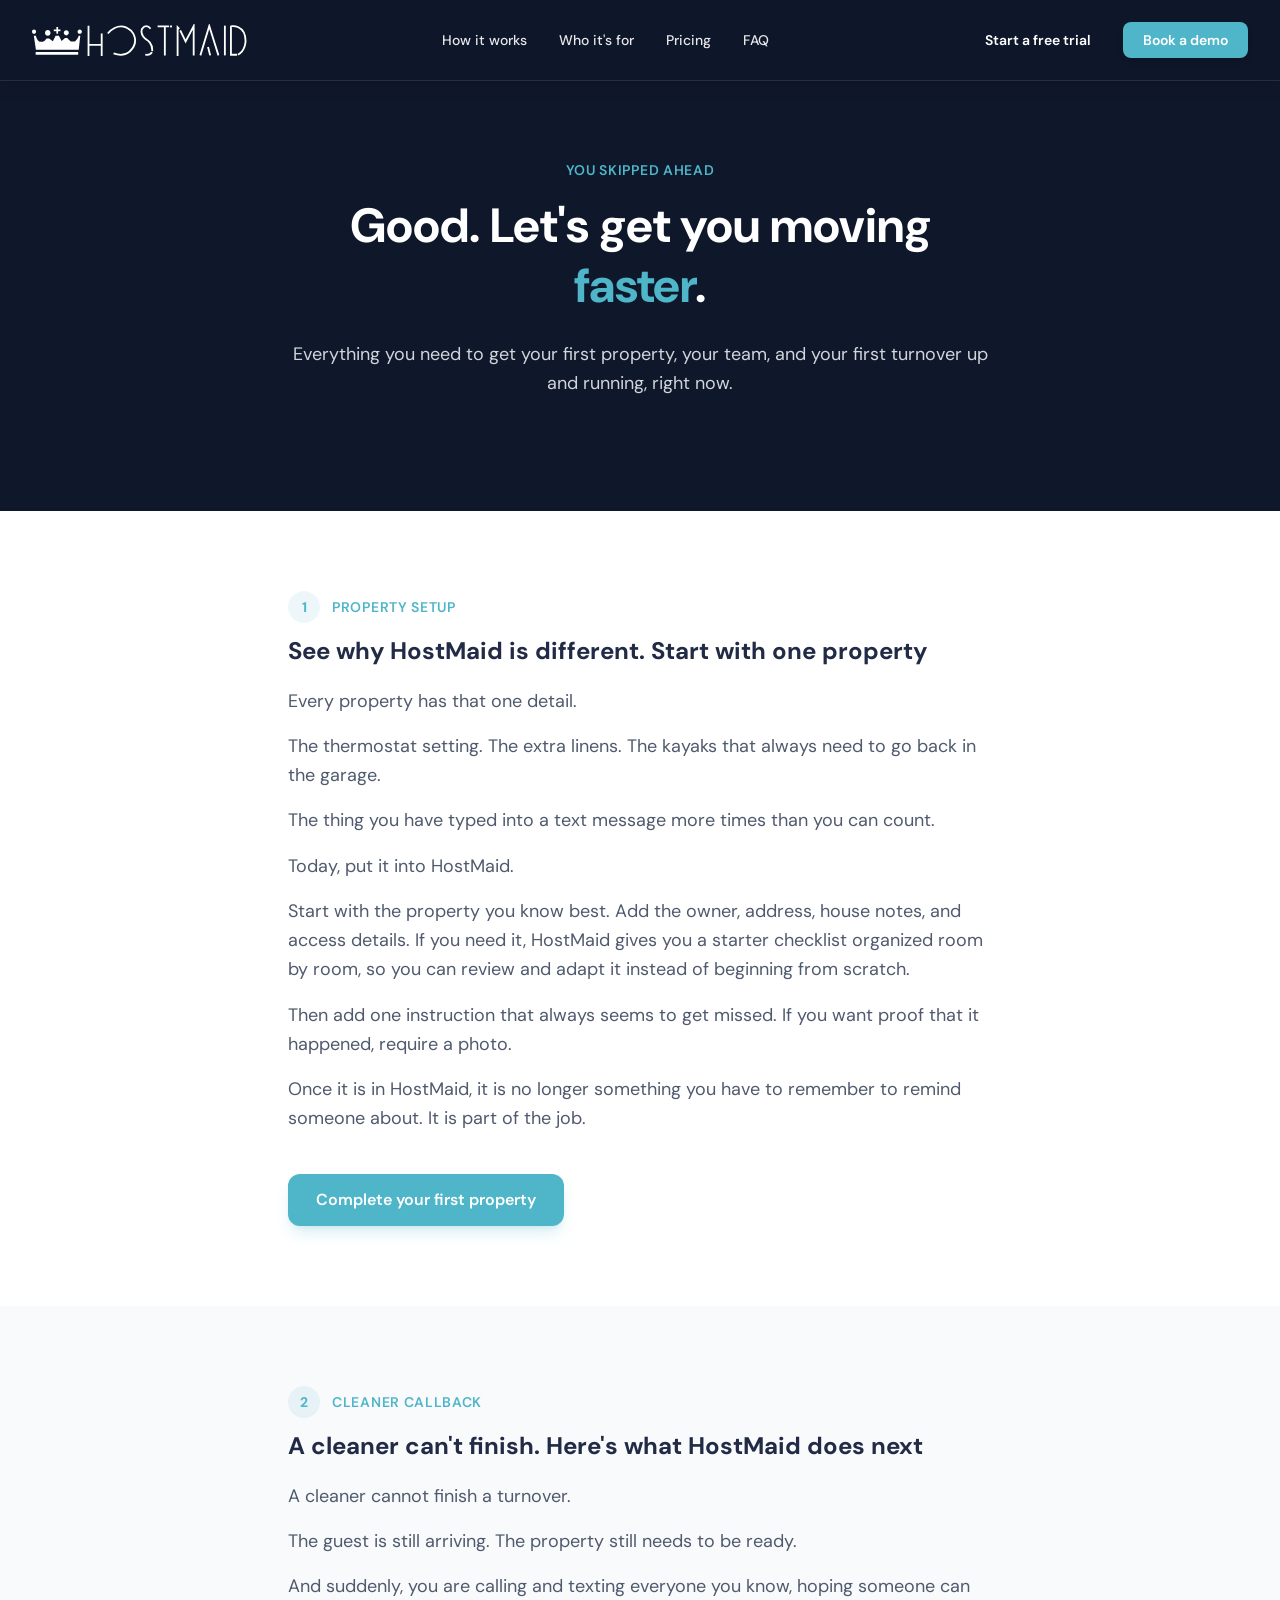
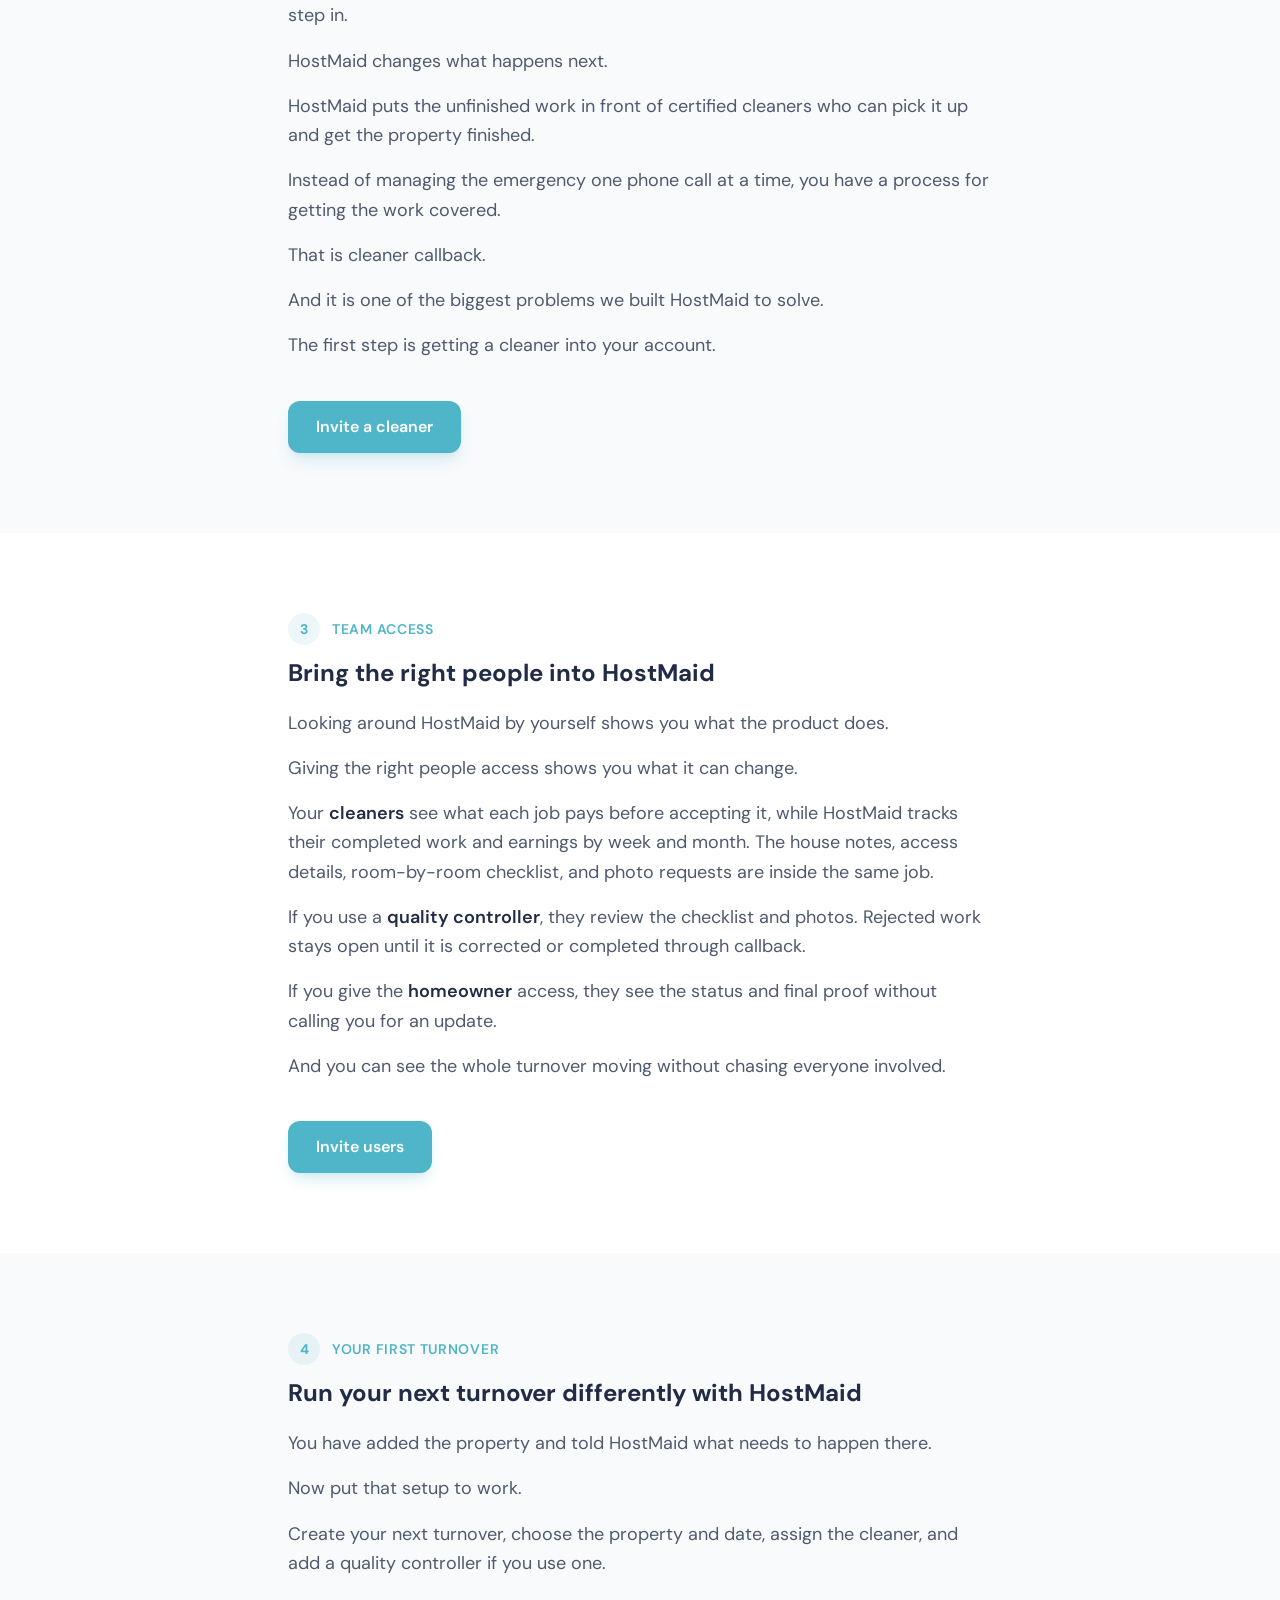
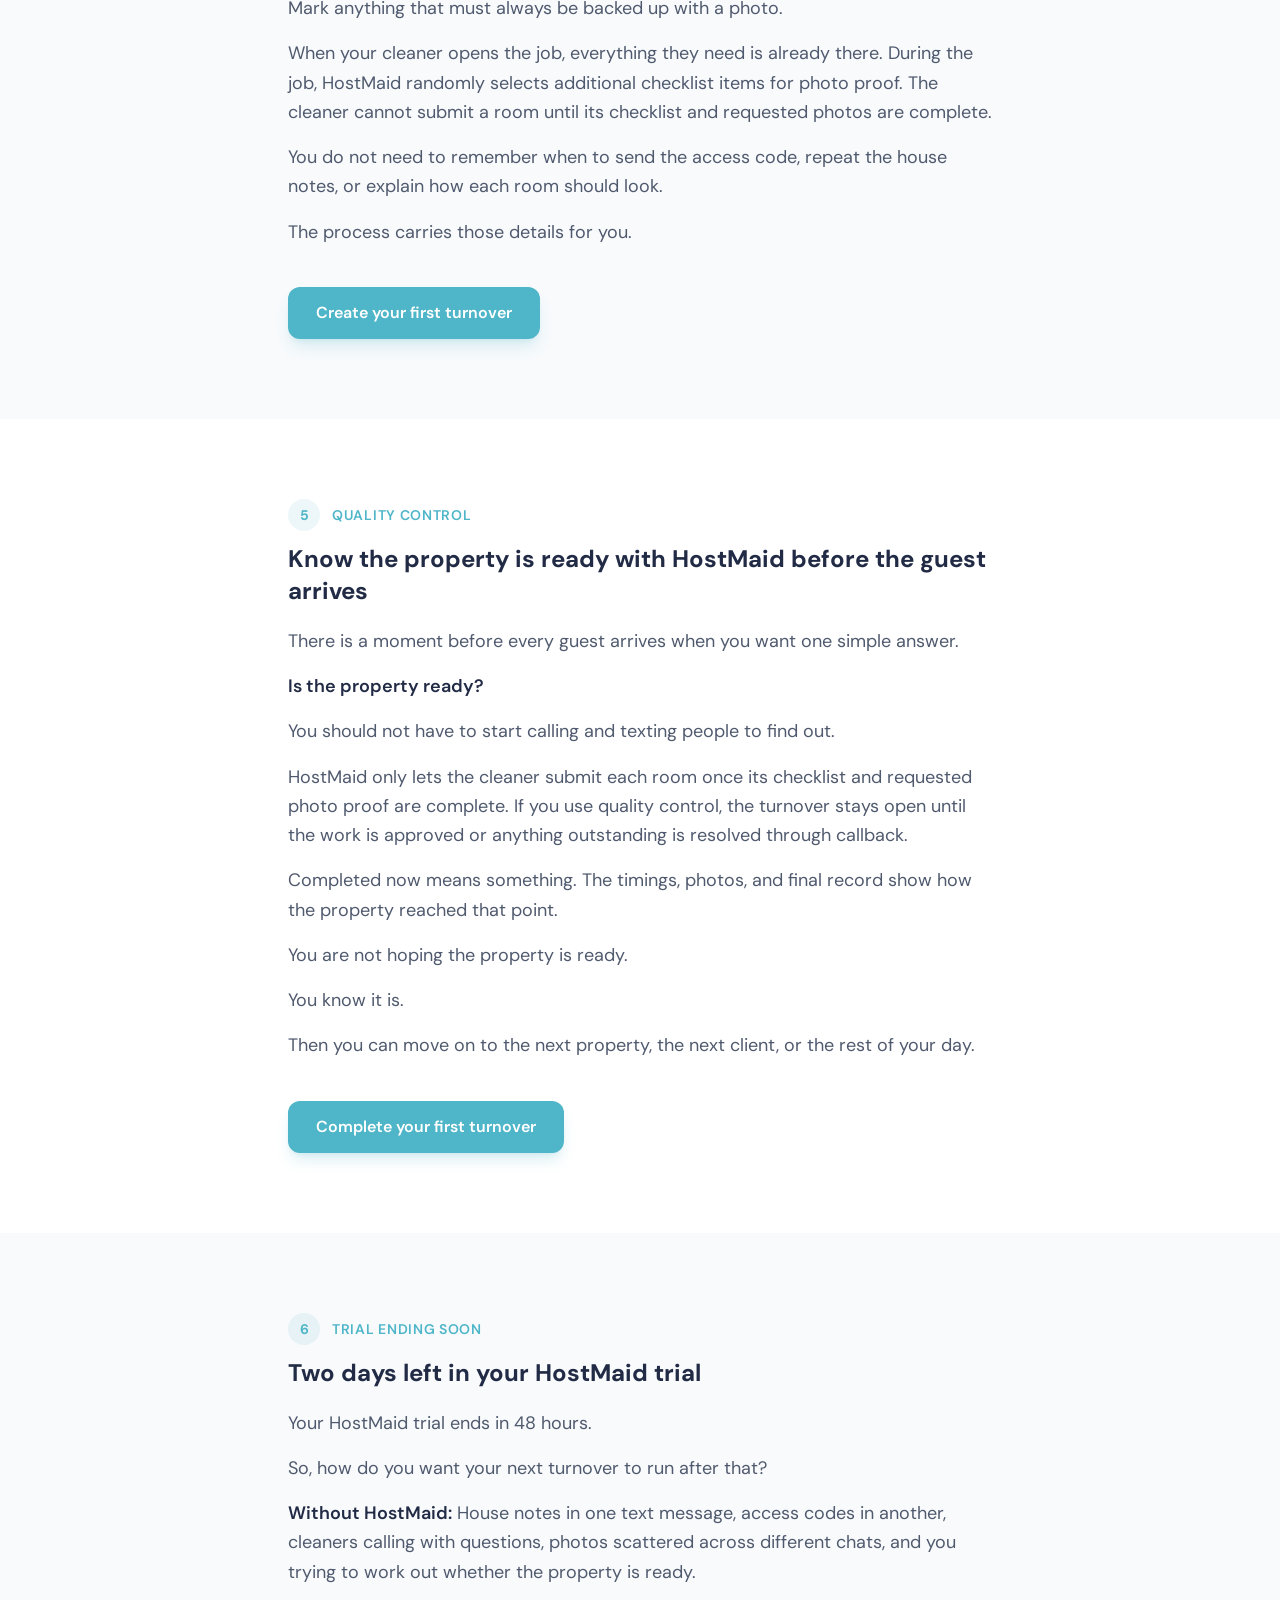
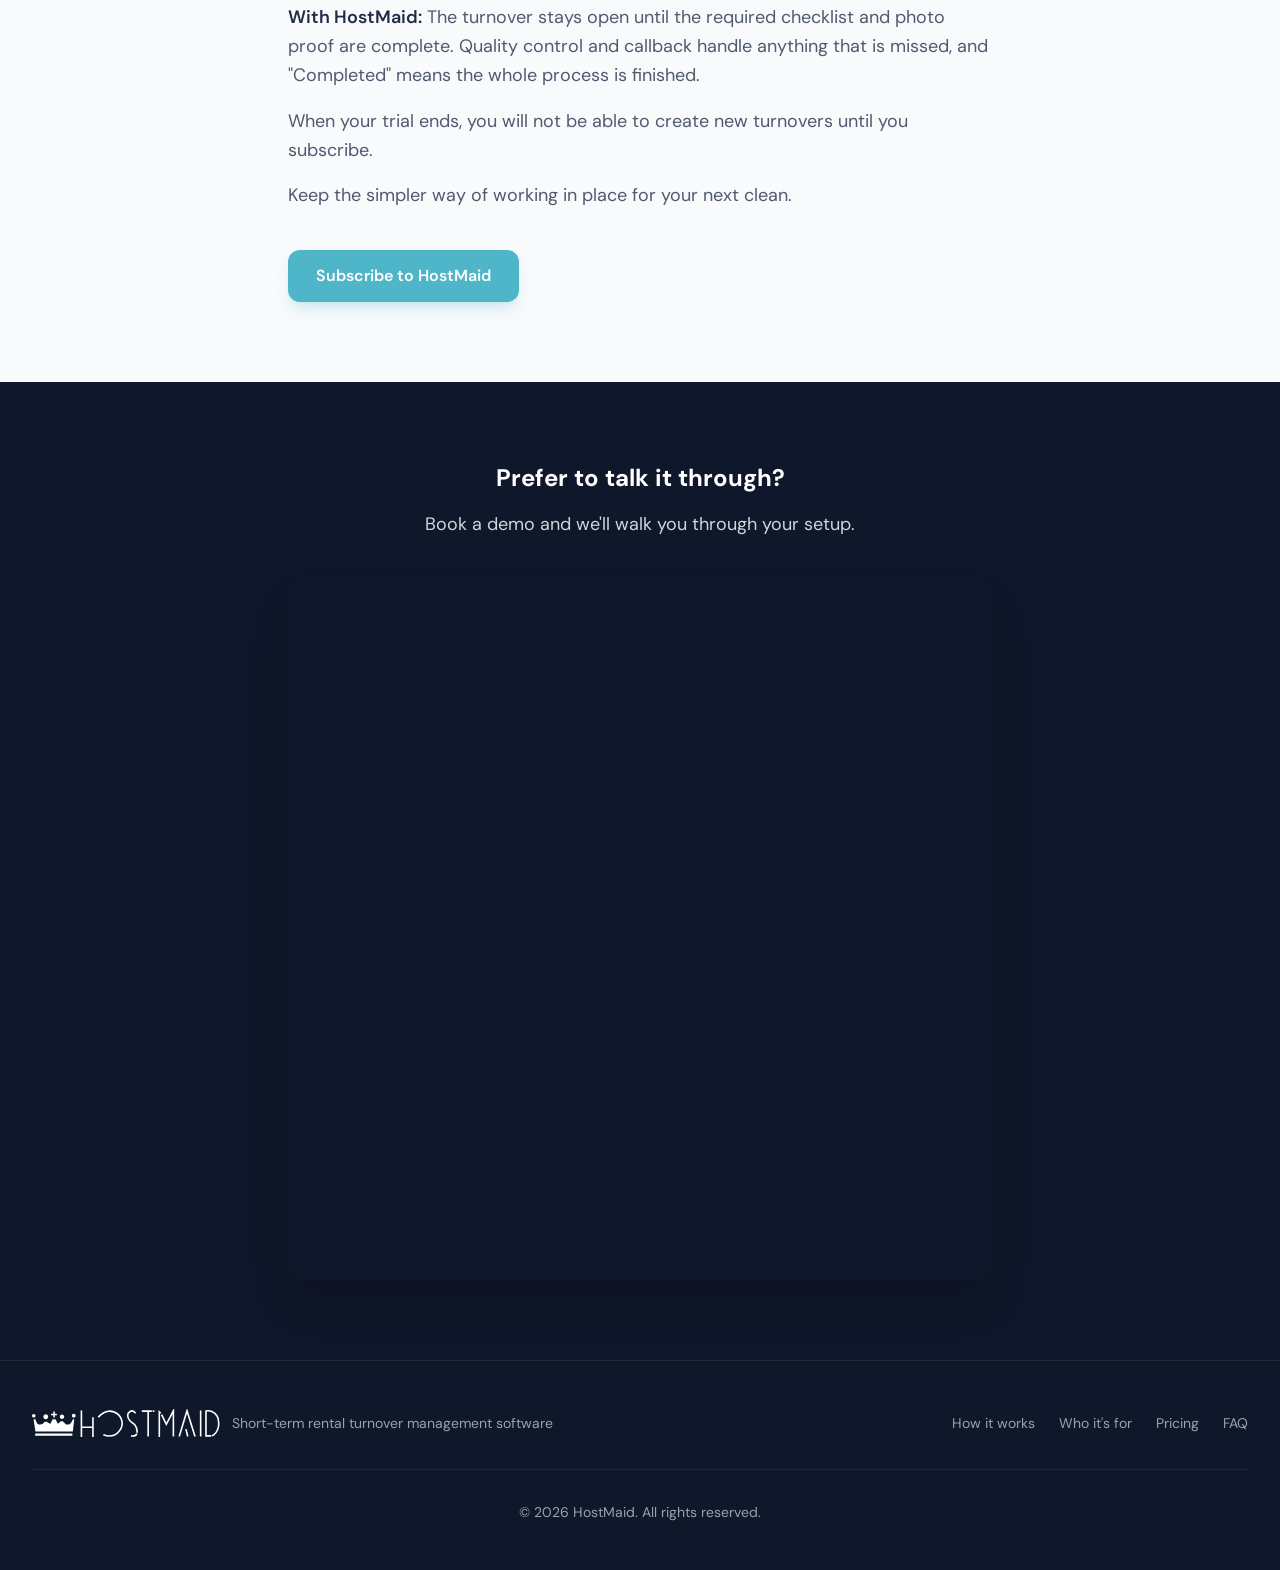
==== onboarding-emails.html @ 4272d9dc "Onboarding" ====
<!DOCTYPE html>
<html lang="en">
<head>
<!-- Google Tag Manager -->
<script>(function(w,d,s,l,i){w[l]=w[l]||[];w[l].push({'gtm.start':
new Date().getTime(),event:'gtm.js'});var f=d.getElementsByTagName(s)[0],
j=d.createElement(s),dl=l!='dataLayer'?'&l='+l:'';j.async=true;j.src=
'https://www.googletagmanager.com/gtm.js?id='+i+dl;f.parentNode.insertBefore(j,f);
})(window,document,'script','dataLayer','GTM-MM2MGMRR');</script>
<!-- End Google Tag Manager -->
<meta charset="UTF-8">
<meta name="viewport" content="width=device-width, initial-scale=1.0">
<title>HostMaid - Your Onboarding Emails</title>
<link rel="icon" href="favicon.ico">
<link rel="stylesheet" href="styles.css">
<style>
  /* Fallback font stack in case Google Fonts fails to load offline */
  body {
    font-family: 'DM Sans', sans-serif;
  }

  /* Simple fade/slide-in used on scroll-into-view (same behavior as the homepage) */
  .reveal {
    opacity: 0;
    transform: translateY(20px);
    transition: opacity 0.6s ease-out, transform 0.6s ease-out;
  }
  .reveal.reveal-visible {
    opacity: 1;
    transform: translateY(0);
  }

  /* A few small utilities the compiled Tailwind build doesn't include */
  .max-w-4xl { max-width: 56rem; }
  .pt-40 { padding-top: 10rem; }
  .pb-28 { padding-bottom: 7rem; }
</style>
</head>
<body class="bg-white">
<!-- Google Tag Manager (noscript) -->
<noscript><iframe src="https://www.googletagmanager.com/ns.html?id=GTM-MM2MGMRR"
height="0" width="0" style="display:none;visibility:hidden"></iframe></noscript>
<!-- End Google Tag Manager (noscript) -->

<!-- ================= Navbar ================= -->
<nav id="navbar" class="fixed top-0 left-0 right-0 z-50 bg-[#0F172A]/95 backdrop-blur-md border-b border-white/10 shadow-lg py-2">
  <div class="max-w-7xl mx-auto px-4 sm:px-6 lg:px-8">
    <div class="flex justify-between items-center h-16">
      <a href="index.html" class="flex items-center gap-2">
        <img src="assets/light/images/hostmaid.svg" alt="HostMaid" class="h-8 brightness-0 invert transition-all duration-300">
      </a>
      <div class="hidden md:flex items-center gap-8">
        <a href="index.html#how-it-works" class="text-sm font-medium text-white/90 hover:text-[#4FB5C8] transition-colors">How it works</a>
        <a href="index.html#who-its-for" class="text-sm font-medium text-white/90 hover:text-[#4FB5C8] transition-colors">Who it's for</a>
        <a href="index.html#pricing" class="text-sm font-medium text-white/90 hover:text-[#4FB5C8] transition-colors">Pricing</a>
        <a href="index.html#faq" class="text-sm font-medium text-white/90 hover:text-[#4FB5C8] transition-colors">FAQ</a>
      </div>
      <div class="hidden md:flex items-center gap-3">
        <a href="https://app.hostmaid.com/login" target="_blank" rel="noopener" class="px-5 py-2 text-sm font-semibold text-white hover:text-[#4FB5C8] transition-colors">Start a free trial</a>
        <a href="index.html#demo" class="px-5 py-2 bg-[#4FB5C8] text-white text-sm font-semibold rounded-lg hover:bg-[#3da1b3] shadow-md hover:shadow-lg transition-all">Book a demo</a>
      </div>
      <button id="mobile-menu-btn" class="md:hidden p-2 text-white" aria-label="Toggle menu">
        <!-- Menu icon (shown when closed) -->
        <svg id="icon-menu" width="24" height="24" viewBox="0 0 24 24" fill="none" stroke="currentColor" stroke-width="2" stroke-linecap="round" stroke-linejoin="round"><line x1="4" y1="12" x2="20" y2="12"/><line x1="4" y1="6" x2="20" y2="6"/><line x1="4" y1="18" x2="20" y2="18"/></svg>
        <!-- X icon (shown when open) -->
        <svg id="icon-x" width="24" height="24" viewBox="0 0 24 24" fill="none" stroke="currentColor" stroke-width="2" stroke-linecap="round" stroke-linejoin="round" class="hidden"><line x1="18" y1="6" x2="6" y2="18"/><line x1="6" y1="6" x2="18" y2="18"/></svg>
      </button>
    </div>
  </div>
  <!-- Mobile menu -->
  <div id="mobile-menu" class="md:hidden bg-[#0F172A] border-t border-white/10 shadow-xl absolute top-full left-0 right-0 hidden">
    <div class="px-4 py-4 space-y-3">
      <a href="index.html#how-it-works" class="block text-sm font-medium text-white/90 hover:text-[#4FB5C8] py-2">How it works</a>
      <a href="index.html#who-its-for" class="block text-sm font-medium text-white/90 hover:text-[#4FB5C8] py-2">Who it's for</a>
      <a href="index.html#pricing" class="block text-sm font-medium text-white/90 hover:text-[#4FB5C8] py-2">Pricing</a>
      <a href="index.html#faq" class="block text-sm font-medium text-white/90 hover:text-[#4FB5C8] py-2">FAQ</a>
      <div class="pt-3 border-t border-white/10 space-y-2">
        <a href="https://app.hostmaid.com/login" target="_blank" rel="noopener" class="block text-center px-5 py-2.5 text-sm font-semibold text-white border border-white/20 rounded-lg hover:bg-white/5">Start a free trial</a>
        <a href="index.html#demo" class="block text-center px-5 py-2.5 bg-[#4FB5C8] text-white text-sm font-semibold rounded-lg">Book a demo</a>
      </div>
    </div>
  </div>
</nav>

<!-- ================= Hero ================= -->
<header class="relative pt-40 pb-28 overflow-hidden" style="background-color:#0F172A;">
  <div class="absolute top-20 right-0 w-[500px] h-[500px] bg-[#4FB5C8]/10 rounded-full blur-3xl -z-10"></div>
  <div class="absolute bottom-0 left-0 w-[400px] h-[400px] bg-[#4FB5C8]/10 rounded-full blur-3xl -z-10"></div>
  <div class="relative max-w-3xl mx-auto px-4 sm:px-6 lg:px-8 text-center">
    <p class="reveal text-sm font-semibold text-[#4FB5C8] uppercase tracking-wider mb-4">You skipped ahead</p>
    <h1 class="reveal text-4xl sm:text-5xl font-bold text-white leading-tight mb-6">Good. Let's get you moving <span class="text-[#4FB5C8]">faster</span>.</h1>
    <p class="reveal text-lg text-gray-300 leading-relaxed">Everything you need to get your first property, your team, and your first turnover up and running, right now.</p>
  </div>
</header>

<!-- ================= Email list ================= -->

<!-- Email 2 -->
<section class="reveal py-20 bg-white">
  <div class="max-w-3xl mx-auto px-4 sm:px-6 lg:px-8">
    <div class="flex items-center gap-3 mb-3">
      <span class="flex items-center justify-center w-8 h-8 rounded-full text-sm font-bold text-[#4FB5C8]" style="background-color:#4FB5C81a;">1</span>
      <p class="text-sm font-semibold text-[#4FB5C8] uppercase tracking-wider">Property setup</p>
    </div>
    <h2 class="text-2xl font-bold text-[#222B45] mb-5">See why HostMaid is different. Start with one property</h2>
    <div class="space-y-4 text-lg text-[#505a6e] leading-relaxed">
      <p>Every property has that one detail.</p>
      <p>The thermostat setting. The extra linens. The kayaks that always need to go back in the garage.</p>
      <p>The thing you have typed into a text message more times than you can count.</p>
      <p>Today, put it into HostMaid.</p>
      <p>Start with the property you know best. Add the owner, address, house notes, and access details. If you need it, HostMaid gives you a starter checklist organized room by room, so you can review and adapt it instead of beginning from scratch.</p>
      <p>Then add one instruction that always seems to get missed. If you want proof that it happened, require a photo.</p>
      <p>Once it is in HostMaid, it is no longer something you have to remember to remind someone about. It is part of the job.</p>
    </div>
    <div class="mt-10">
      <a href="https://app.hostmaid.com/properties" target="_blank" rel="noopener" class="inline-flex items-center gap-2 px-7 py-3.5 bg-[#4FB5C8] text-white font-semibold rounded-xl hover:bg-[#3da1b3] shadow-lg shadow-[#4FB5C8]/20 hover:shadow-xl transition-all">Complete your first property</a>
    </div>
  </div>
</section>

<!-- Email 3 -->
<section class="reveal py-20" style="background-color:#F8FAFC;">
  <div class="max-w-3xl mx-auto px-4 sm:px-6 lg:px-8">
    <div class="flex items-center gap-3 mb-3">
      <span class="flex items-center justify-center w-8 h-8 rounded-full text-sm font-bold text-[#4FB5C8]" style="background-color:#4FB5C81a;">2</span>
      <p class="text-sm font-semibold text-[#4FB5C8] uppercase tracking-wider">Cleaner callback</p>
    </div>
    <h2 class="text-2xl font-bold text-[#222B45] mb-5">A cleaner can't finish. Here's what HostMaid does next</h2>
    <div class="space-y-4 text-lg text-[#505a6e] leading-relaxed">
      <p>A cleaner cannot finish a turnover.</p>
      <p>The guest is still arriving. The property still needs to be ready.</p>
      <p>And suddenly, you are calling and texting everyone you know, hoping someone can step in.</p>
      <p>HostMaid changes what happens next.</p>
      <p>HostMaid puts the unfinished work in front of certified cleaners who can pick it up and get the property finished.</p>
      <p>Instead of managing the emergency one phone call at a time, you have a process for getting the work covered.</p>
      <p>That is cleaner callback.</p>
      <p>And it is one of the biggest problems we built HostMaid to solve.</p>
      <p>The first step is getting a cleaner into your account.</p>
    </div>
    <div class="mt-10">
      <a href="https://app.hostmaid.com/staff" target="_blank" rel="noopener" class="inline-flex items-center gap-2 px-7 py-3.5 bg-[#4FB5C8] text-white font-semibold rounded-xl hover:bg-[#3da1b3] shadow-lg shadow-[#4FB5C8]/20 hover:shadow-xl transition-all">Invite a cleaner</a>
    </div>
  </div>
</section>

<!-- Email 4 -->
<section class="reveal py-20 bg-white">
  <div class="max-w-3xl mx-auto px-4 sm:px-6 lg:px-8">
    <div class="flex items-center gap-3 mb-3">
      <span class="flex items-center justify-center w-8 h-8 rounded-full text-sm font-bold text-[#4FB5C8]" style="background-color:#4FB5C81a;">3</span>
      <p class="text-sm font-semibold text-[#4FB5C8] uppercase tracking-wider">Team access</p>
    </div>
    <h2 class="text-2xl font-bold text-[#222B45] mb-5">Bring the right people into HostMaid</h2>
    <div class="space-y-4 text-lg text-[#505a6e] leading-relaxed">
      <p>Looking around HostMaid by yourself shows you what the product does.</p>
      <p>Giving the right people access shows you what it can change.</p>
      <p>Your <strong class="text-[#222B45] font-semibold">cleaners</strong> see what each job pays before accepting it, while HostMaid tracks their completed work and earnings by week and month. The house notes, access details, room-by-room checklist, and photo requests are inside the same job.</p>
      <p>If you use a <strong class="text-[#222B45] font-semibold">quality controller</strong>, they review the checklist and photos. Rejected work stays open until it is corrected or completed through callback.</p>
      <p>If you give the <strong class="text-[#222B45] font-semibold">homeowner</strong> access, they see the status and final proof without calling you for an update.</p>
      <p>And you can see the whole turnover moving without chasing everyone involved.</p>
    </div>
    <div class="mt-10">
      <a href="https://app.hostmaid.com/users" target="_blank" rel="noopener" class="inline-flex items-center gap-2 px-7 py-3.5 bg-[#4FB5C8] text-white font-semibold rounded-xl hover:bg-[#3da1b3] shadow-lg shadow-[#4FB5C8]/20 hover:shadow-xl transition-all">Invite users</a>
    </div>
  </div>
</section>

<!-- Email 5 -->
<section class="reveal py-20" style="background-color:#F8FAFC;">
  <div class="max-w-3xl mx-auto px-4 sm:px-6 lg:px-8">
    <div class="flex items-center gap-3 mb-3">
      <span class="flex items-center justify-center w-8 h-8 rounded-full text-sm font-bold text-[#4FB5C8]" style="background-color:#4FB5C81a;">4</span>
      <p class="text-sm font-semibold text-[#4FB5C8] uppercase tracking-wider">Your first turnover</p>
    </div>
    <h2 class="text-2xl font-bold text-[#222B45] mb-5">Run your next turnover differently with HostMaid</h2>
    <div class="space-y-4 text-lg text-[#505a6e] leading-relaxed">
      <p>You have added the property and told HostMaid what needs to happen there.</p>
      <p>Now put that setup to work.</p>
      <p>Create your next turnover, choose the property and date, assign the cleaner, and add a quality controller if you use one.</p>
      <p>Mark anything that must always be backed up with a photo.</p>
      <p>When your cleaner opens the job, everything they need is already there. During the job, HostMaid randomly selects additional checklist items for photo proof. The cleaner cannot submit a room until its checklist and requested photos are complete.</p>
      <p>You do not need to remember when to send the access code, repeat the house notes, or explain how each room should look.</p>
      <p>The process carries those details for you.</p>
    </div>
    <div class="mt-10">
      <a href="https://app.hostmaid.com/bookings" target="_blank" rel="noopener" class="inline-flex items-center gap-2 px-7 py-3.5 bg-[#4FB5C8] text-white font-semibold rounded-xl hover:bg-[#3da1b3] shadow-lg shadow-[#4FB5C8]/20 hover:shadow-xl transition-all">Create your first turnover</a>
    </div>
  </div>
</section>

<!-- Email 6 -->
<section class="reveal py-20 bg-white">
  <div class="max-w-3xl mx-auto px-4 sm:px-6 lg:px-8">
    <div class="flex items-center gap-3 mb-3">
      <span class="flex items-center justify-center w-8 h-8 rounded-full text-sm font-bold text-[#4FB5C8]" style="background-color:#4FB5C81a;">5</span>
      <p class="text-sm font-semibold text-[#4FB5C8] uppercase tracking-wider">Quality control</p>
    </div>
    <h2 class="text-2xl font-bold text-[#222B45] mb-5">Know the property is ready with HostMaid before the guest arrives</h2>
    <div class="space-y-4 text-lg text-[#505a6e] leading-relaxed">
      <p>There is a moment before every guest arrives when you want one simple answer.</p>
      <p class="text-[#222B45] font-semibold">Is the property ready?</p>
      <p>You should not have to start calling and texting people to find out.</p>
      <p>HostMaid only lets the cleaner submit each room once its checklist and requested photo proof are complete. If you use quality control, the turnover stays open until the work is approved or anything outstanding is resolved through callback.</p>
      <p>Completed now means something. The timings, photos, and final record show how the property reached that point.</p>
      <p>You are not hoping the property is ready.</p>
      <p>You know it is.</p>
      <p>Then you can move on to the next property, the next client, or the rest of your day.</p>
    </div>
    <div class="mt-10">
      <a href="https://app.hostmaid.com/bookings" target="_blank" rel="noopener" class="inline-flex items-center gap-2 px-7 py-3.5 bg-[#4FB5C8] text-white font-semibold rounded-xl hover:bg-[#3da1b3] shadow-lg shadow-[#4FB5C8]/20 hover:shadow-xl transition-all">Complete your first turnover</a>
    </div>
  </div>
</section>

<!-- Email 7 -->
<section class="reveal py-20" style="background-color:#F8FAFC;">
  <div class="max-w-3xl mx-auto px-4 sm:px-6 lg:px-8">
    <div class="flex items-center gap-3 mb-3">
      <span class="flex items-center justify-center w-8 h-8 rounded-full text-sm font-bold text-[#4FB5C8]" style="background-color:#4FB5C81a;">6</span>
      <p class="text-sm font-semibold text-[#4FB5C8] uppercase tracking-wider">Trial ending soon</p>
    </div>
    <h2 class="text-2xl font-bold text-[#222B45] mb-5">Two days left in your HostMaid trial</h2>
    <div class="space-y-4 text-lg text-[#505a6e] leading-relaxed">
      <p>Your HostMaid trial ends in 48 hours.</p>
      <p>So, how do you want your next turnover to run after that?</p>
      <p><strong class="text-[#222B45] font-semibold">Without HostMaid:</strong> House notes in one text message, access codes in another, cleaners calling with questions, photos scattered across different chats, and you trying to work out whether the property is ready.</p>
      <p><strong class="text-[#222B45] font-semibold">With HostMaid:</strong> The turnover stays open until the required checklist and photo proof are complete. Quality control and callback handle anything that is missed, and "Completed" means the whole process is finished.</p>
      <p>When your trial ends, you will not be able to create new turnovers until you subscribe.</p>
      <p>Keep the simpler way of working in place for your next clean.</p>
    </div>
    <div class="mt-10">
      <a href="https://app.hostmaid.com/login" target="_blank" rel="noopener" class="inline-flex items-center gap-2 px-7 py-3.5 bg-[#4FB5C8] text-white font-semibold rounded-xl hover:bg-[#3da1b3] shadow-lg shadow-[#4FB5C8]/20 hover:shadow-xl transition-all">Subscribe to HostMaid</a>
    </div>
  </div>
</section>

<!-- ================= Closing CTA ================= -->
<section class="reveal py-20 overflow-hidden" style="background-color:#0F172A;">
  <div class="max-w-3xl mx-auto px-4 sm:px-6 lg:px-8 text-center">
    <h2 class="text-2xl font-bold text-white mb-4">Prefer to talk it through?</h2>
    <p class="text-lg text-gray-300 leading-relaxed mb-10">Book a demo and we'll walk you through your setup.</p>
    <div class="rounded-2xl overflow-hidden shadow-2xl">
      <!-- Calendly inline widget begin -->
      <div class="calendly-inline-widget" data-url="https://calendly.com/ben-capuletcleaning/30min" style="min-width:320px;height:700px;"></div>
      <!-- Calendly inline widget end -->
    </div>
  </div>
</section>

<!-- ================= Footer ================= -->
<footer class="bg-[#0F172A] text-gray-400 border-t border-gray-800">
  <div class="max-w-7xl mx-auto px-4 sm:px-6 lg:px-8 py-12">
    <div class="flex flex-col sm:flex-row justify-between items-center gap-6">
      <div class="flex items-center gap-3">
        <img src="assets/light/images/hostmaid.svg" alt="HostMaid" class="h-7 brightness-0 invert">
        <span class="text-sm text-gray-400">Short-term rental turnover management software</span>
      </div>
      <div class="flex gap-6">
        <a href="index.html#how-it-works" class="text-sm hover:text-[#4FB5C8] transition-colors">How it works</a>
        <a href="index.html#who-its-for" class="text-sm hover:text-[#4FB5C8] transition-colors">Who it's for</a>
        <a href="index.html#pricing" class="text-sm hover:text-[#4FB5C8] transition-colors">Pricing</a>
        <a href="index.html#faq" class="text-sm hover:text-[#4FB5C8] transition-colors">FAQ</a>
      </div>
    </div>
    <div class="border-t border-gray-800 mt-8 pt-8 text-center">
      <p class="text-sm"><span id="footer-year">2026</span> HostMaid. All rights reserved.</p>
    </div>
  </div>
</footer>

<!-- ================= Scripts ================= -->
<script>
  // Prefix copyright year with © since the HTML entity is easier to edit as text
  document.getElementById('footer-year').textContent = '© ' + new Date().getFullYear();

  // Mobile menu toggle
  const menuBtn = document.getElementById('mobile-menu-btn');
  const mobileMenu = document.getElementById('mobile-menu');
  const iconMenu = document.getElementById('icon-menu');
  const iconX = document.getElementById('icon-x');
  let menuOpen = false;
  menuBtn.addEventListener('click', () => {
    menuOpen = !menuOpen;
    mobileMenu.classList.toggle('hidden', !menuOpen);
    iconMenu.classList.toggle('hidden', menuOpen);
    iconX.classList.toggle('hidden', !menuOpen);
  });
  mobileMenu.querySelectorAll('a').forEach((a) => {
    a.addEventListener('click', () => {
      menuOpen = false;
      mobileMenu.classList.add('hidden');
      iconMenu.classList.remove('hidden');
      iconX.classList.add('hidden');
    });
  });

  // IntersectionObserver: trigger reveal animations once elements enter the viewport
  const revealObserver = new IntersectionObserver((entries) => {
    entries.forEach((entry) => {
      if (entry.isIntersecting) {
        entry.target.classList.add('reveal-visible');
        revealObserver.unobserve(entry.target);
      }
    });
  }, { threshold: 0.1 });
  document.querySelectorAll('.reveal').forEach((el) => revealObserver.observe(el));
</script>

<script type="text/javascript" src="https://assets.calendly.com/assets/external/widget.js" async></script>

</body>
</html>
---- styles.css ----
@import"https://fonts.googleapis.com/css2?family=DM+Sans:ital,opsz,wght@0,9..40,100..1000;1,9..40,100..1000&display=swap";/*! tailwindcss v4.1.6 | MIT License | https://tailwindcss.com */@layer properties{@supports (((-webkit-hyphens:none)) and (not (margin-trim:inline))) or ((-moz-orient:inline) and (not (color:rgb(from red r g b)))){*,:before,:after,::backdrop{--tw-translate-x:0;--tw-translate-y:0;--tw-translate-z:0;--tw-rotate-x:initial;--tw-rotate-y:initial;--tw-rotate-z:initial;--tw-skew-x:initial;--tw-skew-y:initial;--tw-space-y-reverse:0;--tw-space-x-reverse:0;--tw-border-style:solid;--tw-gradient-position:initial;--tw-gradient-from:#0000;--tw-gradient-via:#0000;--tw-gradient-to:#0000;--tw-gradient-stops:initial;--tw-gradient-via-stops:initial;--tw-gradient-from-position:0%;--tw-gradient-via-position:50%;--tw-gradient-to-position:100%;--tw-leading:initial;--tw-font-weight:initial;--tw-tracking:initial;--tw-shadow:0 0 #0000;--tw-shadow-color:initial;--tw-shadow-alpha:100%;--tw-inset-shadow:0 0 #0000;--tw-inset-shadow-color:initial;--tw-inset-shadow-alpha:100%;--tw-ring-color:initial;--tw-ring-shadow:0 0 #0000;--tw-inset-ring-color:initial;--tw-inset-ring-shadow:0 0 #0000;--tw-ring-inset:initial;--tw-ring-offset-width:0px;--tw-ring-offset-color:#fff;--tw-ring-offset-shadow:0 0 #0000;--tw-blur:initial;--tw-brightness:initial;--tw-contrast:initial;--tw-grayscale:initial;--tw-hue-rotate:initial;--tw-invert:initial;--tw-opacity:initial;--tw-saturate:initial;--tw-sepia:initial;--tw-drop-shadow:initial;--tw-drop-shadow-color:initial;--tw-drop-shadow-alpha:100%;--tw-drop-shadow-size:initial;--tw-backdrop-blur:initial;--tw-backdrop-brightness:initial;--tw-backdrop-contrast:initial;--tw-backdrop-grayscale:initial;--tw-backdrop-hue-rotate:initial;--tw-backdrop-invert:initial;--tw-backdrop-opacity:initial;--tw-backdrop-saturate:initial;--tw-backdrop-sepia:initial;--tw-duration:initial;--tw-ease:initial;--tw-scale-x:1;--tw-scale-y:1;--tw-scale-z:1;--tw-content:""}}}@layer theme{:root,:host{--font-sans:ui-sans-serif,system-ui,sans-serif,"Apple Color Emoji","Segoe UI Emoji","Segoe UI Symbol","Noto Color Emoji";--font-mono:ui-monospace,SFMono-Regular,Menlo,Monaco,Consolas,"Liberation Mono","Courier New",monospace;--color-red-50:oklch(97.1% .013 17.38);--color-red-100:oklch(93.6% .032 17.717);--color-red-200:oklch(88.5% .062 18.334);--color-red-400:oklch(70.4% .191 22.216);--color-red-500:oklch(63.7% .237 25.331);--color-red-600:oklch(57.7% .245 27.325);--color-red-700:oklch(50.5% .213 27.518);--color-red-900:oklch(39.6% .141 25.723);--color-red-950:oklch(25.8% .092 26.042);--color-orange-50:oklch(98% .016 73.684);--color-orange-100:oklch(95.4% .038 75.164);--color-orange-300:oklch(83.7% .128 66.29);--color-orange-400:oklch(75% .183 55.934);--color-orange-500:oklch(70.5% .213 47.604);--color-orange-600:oklch(64.6% .222 41.116);--color-orange-800:oklch(47% .157 37.304);--color-orange-900:oklch(40.8% .123 38.172);--color-orange-950:oklch(26.6% .079 36.259);--color-amber-100:oklch(96.2% .059 95.617);--color-amber-200:oklch(92.4% .12 95.746);--color-amber-500:oklch(76.9% .188 70.08);--color-amber-700:oklch(55.5% .163 48.998);--color-yellow-100:oklch(97.3% .071 103.193);--color-yellow-500:oklch(79.5% .184 86.047);--color-yellow-600:oklch(68.1% .162 75.834);--color-yellow-700:oklch(55.4% .135 66.442);--color-green-100:oklch(96.2% .044 156.743);--color-green-200:oklch(92.5% .084 155.995);--color-green-400:oklch(79.2% .209 151.711);--color-green-500:oklch(72.3% .219 149.579);--color-green-600:oklch(62.7% .194 149.214);--color-green-700:oklch(52.7% .154 150.069);--color-green-800:oklch(44.8% .119 151.328);--color-green-900:oklch(39.3% .095 152.535);--color-emerald-50:oklch(97.9% .021 166.113);--color-emerald-100:oklch(95% .052 163.051);--color-emerald-200:oklch(90.5% .093 164.15);--color-emerald-300:oklch(84.5% .143 164.978);--color-emerald-500:oklch(69.6% .17 162.48);--color-emerald-600:oklch(59.6% .145 163.225);--color-emerald-700:oklch(50.8% .118 165.612);--color-cyan-50:oklch(98.4% .019 200.873);--color-cyan-100:oklch(95.6% .045 203.388);--color-cyan-200:oklch(91.7% .08 205.041);--color-cyan-400:oklch(78.9% .154 211.53);--color-cyan-500:oklch(71.5% .143 215.221);--color-cyan-600:oklch(60.9% .126 221.723);--color-cyan-700:oklch(52% .105 223.128);--color-cyan-800:oklch(45% .085 224.283);--color-sky-50:oklch(97.7% .013 236.62);--color-sky-100:oklch(95.1% .026 236.824);--color-sky-400:oklch(74.6% .16 232.661);--color-sky-500:oklch(68.5% .169 237.323);--color-sky-600:oklch(58.8% .158 241.966);--color-sky-900:oklch(39.1% .09 240.876);--color-blue-50:oklch(97% .014 254.604);--color-blue-100:oklch(93.2% .032 255.585);--color-blue-200:oklch(88.2% .059 254.128);--color-blue-300:oklch(80.9% .105 251.813);--color-blue-400:oklch(70.7% .165 254.624);--color-blue-500:oklch(62.3% .214 259.815);--color-blue-600:oklch(54.6% .245 262.881);--color-blue-700:oklch(48.8% .243 264.376);--color-blue-900:oklch(37.9% .146 265.522);--color-indigo-300:oklch(78.5% .115 274.713);--color-indigo-600:oklch(51.1% .262 276.966);--color-rose-50:oklch(96.9% .015 12.422);--color-rose-100:oklch(94.1% .03 12.58);--color-rose-200:oklch(89.2% .058 10.001);--color-rose-300:oklch(81% .117 11.638);--color-rose-400:oklch(71.2% .194 13.428);--color-rose-500:oklch(64.5% .246 16.439);--color-rose-600:oklch(58.6% .253 17.585);--color-rose-700:oklch(51.4% .222 16.935);--color-rose-950:oklch(27.1% .105 12.094);--color-slate-50:oklch(98.4% .003 247.858);--color-slate-100:oklch(96.8% .007 247.896);--color-slate-200:oklch(92.9% .013 255.508);--color-slate-300:oklch(86.9% .022 252.894);--color-slate-400:oklch(70.4% .04 256.788);--color-slate-500:oklch(55.4% .046 257.417);--color-slate-600:oklch(44.6% .043 257.281);--color-slate-700:oklch(37.2% .044 257.287);--color-slate-800:oklch(27.9% .041 260.031);--color-slate-900:oklch(20.8% .042 265.755);--color-gray-50:oklch(98.5% .002 247.839);--color-gray-100:oklch(96.7% .003 264.542);--color-gray-200:oklch(92.8% .006 264.531);--color-gray-300:oklch(87.2% .01 258.338);--color-gray-400:oklch(70.7% .022 261.325);--color-gray-500:oklch(55.1% .027 264.364);--color-gray-600:oklch(44.6% .03 256.802);--color-gray-700:oklch(37.3% .034 259.733);--color-gray-800:oklch(27.8% .033 256.848);--color-gray-900:oklch(21% .034 264.665);--color-black:#000;--color-white:#fff;--spacing:.25rem;--container-3xs:16rem;--container-xs:20rem;--container-md:28rem;--container-lg:32rem;--container-xl:36rem;--container-2xl:42rem;--container-3xl:48rem;--container-4xl:56rem;--container-5xl:64rem;--container-6xl:72rem;--container-7xl:80rem;--text-xs:.75rem;--text-xs--line-height:calc(1/.75);--text-sm:.875rem;--text-sm--line-height:calc(1.25/.875);--text-base:1rem;--text-base--line-height: 1.5 ;--text-lg:1.125rem;--text-lg--line-height:calc(1.75/1.125);--text-xl:1.25rem;--text-xl--line-height:calc(1.75/1.25);--text-2xl:1.5rem;--text-2xl--line-height:calc(2/1.5);--text-3xl:1.875rem;--text-3xl--line-height: 1.2 ;--text-4xl:2.25rem;--text-4xl--line-height:calc(2.5/2.25);--text-5xl:3rem;--text-5xl--line-height:1;--font-weight-normal:400;--font-weight-medium:500;--font-weight-semibold:600;--font-weight-bold:700;--font-weight-black:900;--tracking-tighter:-.05em;--tracking-tight:-.025em;--tracking-wide:.025em;--tracking-wider:.05em;--tracking-widest:.1em;--leading-tight:1.25;--leading-snug:1.375;--leading-relaxed:1.625;--radius-md:.375rem;--radius-lg:.5rem;--radius-xl:.75rem;--radius-2xl:1rem;--radius-3xl:1.5rem;--ease-out:cubic-bezier(0,0,.2,1);--ease-in-out:cubic-bezier(.4,0,.2,1);--animate-spin:spin 1s linear infinite;--animate-pulse:pulse 2s cubic-bezier(.4,0,.6,1)infinite;--animate-bounce:bounce 1s infinite;--blur-sm:8px;--blur-md:12px;--blur-3xl:64px;--aspect-video:16/9;--default-transition-duration:.15s;--default-transition-timing-function:cubic-bezier(.4,0,.2,1);--default-font-family:var(--font-sans);--default-mono-font-family:var(--font-mono);--color-primary:#4fb5c8;--color-gray:#6f6f6f;--color-dark:#222b45;--color-stroke:#a2a1a833;--color-light:#a2a1a80d;--color-light-gray:#a5a5a5;--color-menu-gray:#c7c7c7;--color-delete-red:#ff2d2d;--color-positive-green:#34c38f;--shadow-dropdown:0 6px 10px #0000000d}}@layer base{*,:after,:before,::backdrop{box-sizing:border-box;border:0 solid;margin:0;padding:0}::file-selector-button{box-sizing:border-box;border:0 solid;margin:0;padding:0}html,:host{-webkit-text-size-adjust:100%;-moz-tab-size:4;tab-size:4;line-height:1.5;font-family:var(--default-font-family,ui-sans-serif,system-ui,sans-serif,"Apple Color Emoji","Segoe UI Emoji","Segoe UI Symbol","Noto Color Emoji");font-feature-settings:var(--default-font-feature-settings,normal);font-variation-settings:var(--default-font-variation-settings,normal);-webkit-tap-highlight-color:transparent}hr{height:0;color:inherit;border-top-width:1px}abbr:where([title]){-webkit-text-decoration:underline dotted;text-decoration:underline dotted}h1,h2,h3,h4,h5,h6{font-size:inherit;font-weight:inherit}a{color:inherit;-webkit-text-decoration:inherit;text-decoration:inherit}b,strong{font-weight:bolder}code,kbd,samp,pre{font-family:var(--default-mono-font-family,ui-monospace,SFMono-Regular,Menlo,Monaco,Consolas,"Liberation Mono","Courier New",monospace);font-feature-settings:var(--default-mono-font-feature-settings,normal);font-variation-settings:var(--default-mono-font-variation-settings,normal);font-size:1em}small{font-size:80%}sub,sup{vertical-align:baseline;font-size:75%;line-height:0;position:relative}sub{bottom:-.25em}sup{top:-.5em}table{text-indent:0;border-color:inherit;border-collapse:collapse}:-moz-focusring{outline:auto}progress{vertical-align:baseline}summary{display:list-item}ol,ul,menu{list-style:none}img,svg,video,canvas,audio,iframe,embed,object{vertical-align:middle;display:block}img,video{max-width:100%;height:auto}button,input,select,optgroup,textarea{font:inherit;font-feature-settings:inherit;font-variation-settings:inherit;letter-spacing:inherit;color:inherit;opacity:1;background-color:#0000;border-radius:0}::file-selector-button{font:inherit;font-feature-settings:inherit;font-variation-settings:inherit;letter-spacing:inherit;color:inherit;opacity:1;background-color:#0000;border-radius:0}:where(select:is([multiple],[size])) optgroup{font-weight:bolder}:where(select:is([multiple],[size])) optgroup option{padding-inline-start:20px}::file-selector-button{margin-inline-end:4px}::placeholder{opacity:1}@supports (not ((-webkit-appearance:-apple-pay-button))) or (contain-intrinsic-size:1px){::placeholder{color:currentColor}@supports (color:color-mix(in lab,red,red)){::placeholder{color:color-mix(in oklab,currentcolor 50%,transparent)}}}textarea{resize:vertical}::-webkit-search-decoration{-webkit-appearance:none}::-webkit-date-and-time-value{min-height:1lh;text-align:inherit}::-webkit-datetime-edit{display:inline-flex}::-webkit-datetime-edit-fields-wrapper{padding:0}::-webkit-datetime-edit{padding-block:0}::-webkit-datetime-edit-year-field{padding-block:0}::-webkit-datetime-edit-month-field{padding-block:0}::-webkit-datetime-edit-day-field{padding-block:0}::-webkit-datetime-edit-hour-field{padding-block:0}::-webkit-datetime-edit-minute-field{padding-block:0}::-webkit-datetime-edit-second-field{padding-block:0}::-webkit-datetime-edit-millisecond-field{padding-block:0}::-webkit-datetime-edit-meridiem-field{padding-block:0}:-moz-ui-invalid{box-shadow:none}button,input:where([type=button],[type=reset],[type=submit]){-webkit-appearance:button;-moz-appearance:button;appearance:button}::file-selector-button{-webkit-appearance:button;-moz-appearance:button;appearance:button}::-webkit-inner-spin-button{height:auto}::-webkit-outer-spin-button{height:auto}[hidden]:where(:not([hidden=until-found])){display:none!important}}@layer components;@layer utilities{.pointer-events-auto{pointer-events:auto}.pointer-events-none{pointer-events:none}.invisible{visibility:hidden}.visible{visibility:visible}.sr-only{clip:rect(0,0,0,0);white-space:nowrap;border-width:0;width:1px;height:1px;margin:-1px;padding:0;position:absolute;overflow:hidden}.absolute{position:absolute}.fixed{position:fixed}.relative{position:relative}.static{position:static}.sticky{position:sticky}.-inset-4{inset:calc(var(--spacing)*-4)}.inset-0{inset:calc(var(--spacing)*0)}.inset-y-0{inset-block:calc(var(--spacing)*0)}.-top-3\.5{top:calc(var(--spacing)*-3.5)}.-top-8{top:calc(var(--spacing)*-8)}.-top-10{top:calc(var(--spacing)*-10)}.top-0{top:calc(var(--spacing)*0)}.top-0\.5{top:calc(var(--spacing)*.5)}.top-1{top:calc(var(--spacing)*1)}.top-1\/2{top:50%}.top-2{top:calc(var(--spacing)*2)}.top-3{top:calc(var(--spacing)*3)}.top-4{top:calc(var(--spacing)*4)}.top-20{top:calc(var(--spacing)*20)}.top-\[4\.2px\]{top:4.2px}.top-full{top:100%}.-right-8{right:calc(var(--spacing)*-8)}.-right-44{right:calc(var(--spacing)*-44)}.right-0{right:calc(var(--spacing)*0)}.right-2{right:calc(var(--spacing)*2)}.right-3{right:calc(var(--spacing)*3)}.right-4{right:calc(var(--spacing)*4)}.right-\[4\.2px\]{right:4.2px}.-bottom-4{bottom:calc(var(--spacing)*-4)}.bottom-0{bottom:calc(var(--spacing)*0)}.bottom-3{bottom:calc(var(--spacing)*3)}.bottom-4{bottom:calc(var(--spacing)*4)}.bottom-full{bottom:100%}.-left-8{left:calc(var(--spacing)*-8)}.left-0{left:calc(var(--spacing)*0)}.left-1\/2{left:50%}.left-2{left:calc(var(--spacing)*2)}.left-3{left:calc(var(--spacing)*3)}.left-4{left:calc(var(--spacing)*4)}.-z-10{z-index:-10}.z-0{z-index:0}.z-10{z-index:10}.z-50{z-index:50}.z-99{z-index:99}.z-800{z-index:800}.z-850{z-index:850}.z-998{z-index:998}.z-999{z-index:999}.z-\[900\]{z-index:900}.z-\[999\]{z-index:999}.z-\[1000\]{z-index:1000}.z-\[9999\]{z-index:9999}.order-1{order:1}.order-2{order:2}.order-3{order:3}.order-5{order:5}.order-6{order:6}.col-span-1{grid-column:span 1/span 1}.col-span-3{grid-column:span 3/span 3}.container{width:100%}@media (min-width:40rem){.container{max-width:40rem}}@media (min-width:48rem){.container{max-width:48rem}}@media (min-width:64rem){.container{max-width:64rem}}@media (min-width:80rem){.container{max-width:80rem}}@media (min-width:96rem){.container{max-width:96rem}}.-mx-5{margin-inline:calc(var(--spacing)*-5)}.mx-1{margin-inline:calc(var(--spacing)*1)}.mx-4{margin-inline:calc(var(--spacing)*4)}.mx-auto{margin-inline:auto}.my-1{margin-block:calc(var(--spacing)*1)}.my-2{margin-block:calc(var(--spacing)*2)}.-mt-1{margin-top:calc(var(--spacing)*-1)}.mt-0\.5{margin-top:calc(var(--spacing)*.5)}.mt-1{margin-top:calc(var(--spacing)*1)}.mt-2{margin-top:calc(var(--spacing)*2)}.mt-3{margin-top:calc(var(--spacing)*3)}.mt-4{margin-top:calc(var(--spacing)*4)}.mt-5{margin-top:calc(var(--spacing)*5)}.mt-6{margin-top:calc(var(--spacing)*6)}.mt-8{margin-top:calc(var(--spacing)*8)}.mt-10{margin-top:calc(var(--spacing)*10)}.mt-12{margin-top:calc(var(--spacing)*12)}.mt-\[2px\]{margin-top:2px}.mt-\[3px\]{margin-top:3px}.mr-1\.5{margin-right:calc(var(--spacing)*1.5)}.mr-2{margin-right:calc(var(--spacing)*2)}.mb-0{margin-bottom:calc(var(--spacing)*0)}.mb-0\.5{margin-bottom:calc(var(--spacing)*.5)}.mb-1{margin-bottom:calc(var(--spacing)*1)}.mb-1\.5{margin-bottom:calc(var(--spacing)*1.5)}.mb-2{margin-bottom:calc(var(--spacing)*2)}.mb-3{margin-bottom:calc(var(--spacing)*3)}.mb-4{margin-bottom:calc(var(--spacing)*4)}.mb-5{margin-bottom:calc(var(--spacing)*5)}.mb-6{margin-bottom:calc(var(--spacing)*6)}.mb-8{margin-bottom:calc(var(--spacing)*8)}.mb-10{margin-bottom:calc(var(--spacing)*10)}.mb-12{margin-bottom:calc(var(--spacing)*12)}.mb-16{margin-bottom:calc(var(--spacing)*16)}.mb-20{margin-bottom:calc(var(--spacing)*20)}.mb-30{margin-bottom:calc(var(--spacing)*30)}.ml-1{margin-left:calc(var(--spacing)*1)}.ml-1\.5{margin-left:calc(var(--spacing)*1.5)}.ml-2{margin-left:calc(var(--spacing)*2)}.ml-auto{margin-left:auto}.line-clamp-2{-webkit-line-clamp:2;-webkit-box-orient:vertical;display:-webkit-box;overflow:hidden}.block{display:block}.flex{display:flex}.grid{display:grid}.hidden{display:none}.inline{display:inline}.inline-block{display:inline-block}.inline-flex{display:inline-flex}.aspect-video{aspect-ratio:var(--aspect-video)}.size-4{width:calc(var(--spacing)*4);height:calc(var(--spacing)*4)}.size-10{width:calc(var(--spacing)*10);height:calc(var(--spacing)*10)}.h-0\.5{height:calc(var(--spacing)*.5)}.h-1{height:calc(var(--spacing)*1)}.h-1\.5{height:calc(var(--spacing)*1.5)}.h-2{height:calc(var(--spacing)*2)}.h-3{height:calc(var(--spacing)*3)}.h-3\.5{height:calc(var(--spacing)*3.5)}.h-4{height:calc(var(--spacing)*4)}.h-5{height:calc(var(--spacing)*5)}.h-6{height:calc(var(--spacing)*6)}.h-7{height:calc(var(--spacing)*7)}.h-8{height:calc(var(--spacing)*8)}.h-9{height:calc(var(--spacing)*9)}.h-10{height:calc(var(--spacing)*10)}.h-11{height:calc(var(--spacing)*11)}.h-12{height:calc(var(--spacing)*12)}.h-14{height:calc(var(--spacing)*14)}.h-16{height:calc(var(--spacing)*16)}.h-20{height:calc(var(--spacing)*20)}.h-24{height:calc(var(--spacing)*24)}.h-28{height:calc(var(--spacing)*28)}.h-32{height:calc(var(--spacing)*32)}.h-64{height:calc(var(--spacing)*64)}.h-\[2px\]{height:2px}.h-\[14px\]{height:14px}.h-\[18px\]{height:18px}.h-\[22px\]{height:22px}.h-\[26px\]{height:26px}.h-\[38px\]{height:38px}.h-\[42px\]{height:42px}.h-\[52px\]{height:52px}.h-\[65vh\]{height:65vh}.h-\[80\%\]{height:80%}.h-\[92vh\]{height:92vh}.h-\[100px\]{height:100px}.h-\[113px\]{height:113px}.h-\[300px\]{height:300px}.h-\[400px\]{height:400px}.h-\[500px\]{height:500px}.h-\[700px\]{height:700px}.h-auto{height:auto}.h-dvh{height:100dvh}.h-full{height:100%}.h-px{height:1px}.h-screen{height:100vh}.max-h-0{max-height:calc(var(--spacing)*0)}.max-h-48{max-height:calc(var(--spacing)*48)}.max-h-60{max-height:calc(var(--spacing)*60)}.max-h-64{max-height:calc(var(--spacing)*64)}.max-h-96{max-height:calc(var(--spacing)*96)}.max-h-\[60vh\]{max-height:60vh}.max-h-\[82vh\]{max-height:82vh}.max-h-\[90vh\]{max-height:90vh}.max-h-\[96vh\]{max-height:96vh}.max-h-\[98vh\]{max-height:98vh}.max-h-\[320px\]{max-height:320px}.max-h-\[600px\]{max-height:600px}.max-h-lvh{max-height:100lvh}.min-h-\[40px\]{min-height:40px}.min-h-\[56px\]{min-height:56px}.min-h-\[60vh\]{min-height:60vh}.min-h-\[100dvh\]{min-height:100dvh}.min-h-screen{min-height:100vh}.\!w-auto{width:auto!important}.\!w-full{width:100%!important}.w-1\.5{width:calc(var(--spacing)*1.5)}.w-1\/2{width:50%}.w-1\/3{width:33.3333%}.w-1\/6{width:16.6667%}.w-2{width:calc(var(--spacing)*2)}.w-3{width:calc(var(--spacing)*3)}.w-3\.5{width:calc(var(--spacing)*3.5)}.w-4{width:calc(var(--spacing)*4)}.w-5{width:calc(var(--spacing)*5)}.w-6{width:calc(var(--spacing)*6)}.w-7{width:calc(var(--spacing)*7)}.w-8{width:calc(var(--spacing)*8)}.w-9{width:calc(var(--spacing)*9)}.w-10{width:calc(var(--spacing)*10)}.w-11{width:calc(var(--spacing)*11)}.w-12{width:calc(var(--spacing)*12)}.w-14{width:calc(var(--spacing)*14)}.w-16{width:calc(var(--spacing)*16)}.w-20{width:calc(var(--spacing)*20)}.w-24{width:calc(var(--spacing)*24)}.w-28{width:calc(var(--spacing)*28)}.w-32{width:calc(var(--spacing)*32)}.w-40{width:calc(var(--spacing)*40)}.w-44{width:calc(var(--spacing)*44)}.w-48{width:calc(var(--spacing)*48)}.w-56{width:calc(var(--spacing)*56)}.w-60{width:calc(var(--spacing)*60)}.w-64{width:calc(var(--spacing)*64)}.w-\[14px\]{width:14px}.w-\[18px\]{width:18px}.w-\[22px\]{width:22px}.w-\[38px\]{width:38px}.w-\[40px\]{width:40px}.w-\[42px\]{width:42px}.w-\[46px\]{width:46px}.w-\[50px\]{width:50px}.w-\[60px\]{width:60px}.w-\[64px\]{width:64px}.w-\[80vw\]{width:80vw}.w-\[85\%\]{width:85%}.w-\[130px\]{width:130px}.w-\[141\.4px\]{width:141.4px}.w-\[300px\]{width:300px}.w-\[320px\]{width:320px}.w-\[400px\]{width:400px}.w-\[490px\]{width:490px}.w-\[500px\]{width:500px}.w-auto{width:auto}.w-fit{width:fit-content}.w-full{width:100%}.w-md{width:var(--container-md)}.w-px{width:1px}.w-xl{width:var(--container-xl)}.w-xs{width:var(--container-xs)}.\!max-w-4xl{max-width:var(--container-4xl)!important}.max-w-1\/2{max-width:50%}.max-w-2xl{max-width:var(--container-2xl)}.max-w-3xl{max-width:var(--container-3xl)}.max-w-5xl{max-width:var(--container-5xl)}.max-w-6xl{max-width:var(--container-6xl)}.max-w-7xl{max-width:var(--container-7xl)}.max-w-\[90vw\]{max-width:90vw}.max-w-\[95vw\]{max-width:95vw}.max-w-\[160px\]{max-width:160px}.max-w-\[250px\]{max-width:250px}.max-w-\[640px\]{max-width:640px}.max-w-full{max-width:100%}.max-w-md{max-width:var(--container-md)}.max-w-none{max-width:none}.max-w-xl{max-width:var(--container-xl)}.max-w-xs{max-width:var(--container-xs)}.min-w-0{min-width:calc(var(--spacing)*0)}.min-w-3xs{min-width:var(--container-3xs)}.min-w-10{min-width:calc(var(--spacing)*10)}.min-w-14{min-width:calc(var(--spacing)*14)}.min-w-20{min-width:calc(var(--spacing)*20)}.min-w-25{min-width:calc(var(--spacing)*25)}.min-w-30{min-width:calc(var(--spacing)*30)}.min-w-32{min-width:calc(var(--spacing)*32)}.min-w-34{min-width:calc(var(--spacing)*34)}.min-w-40{min-width:calc(var(--spacing)*40)}.min-w-\[20px\]{min-width:20px}.min-w-\[50px\]{min-width:50px}.min-w-\[140px\]{min-width:140px}.min-w-\[141\.4px\]{min-width:141.4px}.min-w-\[180px\]{min-width:180px}.min-w-\[200px\]{min-width:200px}.min-w-\[220px\]{min-width:220px}.min-w-\[300px\]{min-width:300px}.min-w-fit{min-width:fit-content}.min-w-full{min-width:100%}.flex-1{flex:1}.flex-shrink-0,.shrink-0{flex-shrink:0}.flex-grow,.grow{flex-grow:1}.-translate-x-1\/2{--tw-translate-x: -50% ;translate:var(--tw-translate-x)var(--tw-translate-y)}.translate-x-0\.5{--tw-translate-x:calc(var(--spacing)*.5);translate:var(--tw-translate-x)var(--tw-translate-y)}.translate-x-7\.5{--tw-translate-x:calc(var(--spacing)*7.5);translate:var(--tw-translate-x)var(--tw-translate-y)}.translate-x-\[20px\]{--tw-translate-x:20px;translate:var(--tw-translate-x)var(--tw-translate-y)}.-translate-y-1{--tw-translate-y:calc(var(--spacing)*-1);translate:var(--tw-translate-x)var(--tw-translate-y)}.-translate-y-1\/2{--tw-translate-y: -50% ;translate:var(--tw-translate-x)var(--tw-translate-y)}.rotate-180{rotate:180deg}.transform{transform:var(--tw-rotate-x,)var(--tw-rotate-y,)var(--tw-rotate-z,)var(--tw-skew-x,)var(--tw-skew-y,)}.animate-bounce{animation:var(--animate-bounce)}.animate-pulse{animation:var(--animate-pulse)}.animate-spin{animation:var(--animate-spin)}.cursor-default{cursor:default}.cursor-not-allowed{cursor:not-allowed}.cursor-pointer{cursor:pointer}.cursor-text{cursor:text}.resize{resize:both}.resize-none{resize:none}.appearance-none{-webkit-appearance:none;-moz-appearance:none;appearance:none}.grid-cols-1{grid-template-columns:repeat(1,minmax(0,1fr))}.grid-cols-2{grid-template-columns:repeat(2,minmax(0,1fr))}.grid-cols-3{grid-template-columns:repeat(3,minmax(0,1fr))}.grid-cols-\[minmax\(0\,1fr\)_104px_104px\]{grid-template-columns:minmax(0,1fr) 104px 104px}.flex-col{flex-direction:column}.flex-row{flex-direction:row}.flex-wrap{flex-wrap:wrap}.items-center{align-items:center}.items-end{align-items:flex-end}.items-start{align-items:flex-start}.justify-around{justify-content:space-around}.justify-between{justify-content:space-between}.justify-center{justify-content:center}.justify-end{justify-content:flex-end}.justify-start{justify-content:flex-start}.gap-1{gap:calc(var(--spacing)*1)}.gap-1\.5{gap:calc(var(--spacing)*1.5)}.gap-2{gap:calc(var(--spacing)*2)}.gap-2\.5{gap:calc(var(--spacing)*2.5)}.gap-3{gap:calc(var(--spacing)*3)}.gap-4{gap:calc(var(--spacing)*4)}.gap-5{gap:calc(var(--spacing)*5)}.gap-6{gap:calc(var(--spacing)*6)}.gap-7{gap:calc(var(--spacing)*7)}.gap-7\.5{gap:calc(var(--spacing)*7.5)}.gap-8{gap:calc(var(--spacing)*8)}.gap-10{gap:calc(var(--spacing)*10)}.gap-12{gap:calc(var(--spacing)*12)}.gap-\[25px\]{gap:25px}:where(.space-y-2>:not(:last-child)){--tw-space-y-reverse:0;margin-block-start:calc(calc(var(--spacing)*2)*var(--tw-space-y-reverse));margin-block-end:calc(calc(var(--spacing)*2)*calc(1 - var(--tw-space-y-reverse)))}:where(.space-y-3>:not(:last-child)){--tw-space-y-reverse:0;margin-block-start:calc(calc(var(--spacing)*3)*var(--tw-space-y-reverse));margin-block-end:calc(calc(var(--spacing)*3)*calc(1 - var(--tw-space-y-reverse)))}:where(.space-y-4>:not(:last-child)){--tw-space-y-reverse:0;margin-block-start:calc(calc(var(--spacing)*4)*var(--tw-space-y-reverse));margin-block-end:calc(calc(var(--spacing)*4)*calc(1 - var(--tw-space-y-reverse)))}:where(.space-y-5>:not(:last-child)){--tw-space-y-reverse:0;margin-block-start:calc(calc(var(--spacing)*5)*var(--tw-space-y-reverse));margin-block-end:calc(calc(var(--spacing)*5)*calc(1 - var(--tw-space-y-reverse)))}:where(.space-y-6>:not(:last-child)){--tw-space-y-reverse:0;margin-block-start:calc(calc(var(--spacing)*6)*var(--tw-space-y-reverse));margin-block-end:calc(calc(var(--spacing)*6)*calc(1 - var(--tw-space-y-reverse)))}:where(.space-x-1>:not(:last-child)){--tw-space-x-reverse:0;margin-inline-start:calc(calc(var(--spacing)*1)*var(--tw-space-x-reverse));margin-inline-end:calc(calc(var(--spacing)*1)*calc(1 - var(--tw-space-x-reverse)))}:where(.space-x-2>:not(:last-child)){--tw-space-x-reverse:0;margin-inline-start:calc(calc(var(--spacing)*2)*var(--tw-space-x-reverse));margin-inline-end:calc(calc(var(--spacing)*2)*calc(1 - var(--tw-space-x-reverse)))}.self-end{align-self:flex-end}.self-start{align-self:flex-start}.truncate{text-overflow:ellipsis;white-space:nowrap;overflow:hidden}.overflow-auto{overflow:auto}.overflow-hidden{overflow:hidden}.overflow-x-auto{overflow-x:auto}.overflow-x-hidden{overflow-x:hidden}.overflow-y-auto{overflow-y:auto}.\!rounded-full{border-radius:3.40282e38px!important}.\!rounded-xl{border-radius:var(--radius-xl)!important}.rounded{border-radius:.25rem}.rounded-2xl{border-radius:var(--radius-2xl)}.rounded-3xl{border-radius:var(--radius-3xl)}.rounded-\[5px\]{border-radius:5px}.rounded-\[6px\]{border-radius:6px}.rounded-\[8px\]{border-radius:8px}.rounded-\[10px\]{border-radius:10px}.rounded-\[16px\]{border-radius:16px}.rounded-\[24px\]{border-radius:24px}.rounded-\[44px\]{border-radius:44px}.rounded-full{border-radius:3.40282e38px}.rounded-lg{border-radius:var(--radius-lg)}.rounded-md{border-radius:var(--radius-md)}.rounded-xl{border-radius:var(--radius-xl)}.rounded-t-\[8px\]{border-top-left-radius:8px;border-top-right-radius:8px}.rounded-t-md{border-top-left-radius:var(--radius-md);border-top-right-radius:var(--radius-md)}.rounded-t-xl{border-top-left-radius:var(--radius-xl);border-top-right-radius:var(--radius-xl)}.rounded-l-lg{border-top-left-radius:var(--radius-lg);border-bottom-left-radius:var(--radius-lg)}.rounded-l-md{border-top-left-radius:var(--radius-md);border-bottom-left-radius:var(--radius-md)}.\!rounded-tl-none{border-top-left-radius:0!important}.rounded-r-lg{border-top-right-radius:var(--radius-lg);border-bottom-right-radius:var(--radius-lg)}.rounded-r-md{border-top-right-radius:var(--radius-md);border-bottom-right-radius:var(--radius-md)}.\!rounded-tr-none{border-top-right-radius:0!important}.rounded-b-md{border-bottom-right-radius:var(--radius-md);border-bottom-left-radius:var(--radius-md)}.rounded-b-xl{border-bottom-right-radius:var(--radius-xl);border-bottom-left-radius:var(--radius-xl)}.\!rounded-br-none{border-bottom-right-radius:0!important}.\!rounded-bl-none{border-bottom-left-radius:0!important}.border{border-style:var(--tw-border-style);border-width:1px}.border-2{border-style:var(--tw-border-style);border-width:2px}.border-4{border-style:var(--tw-border-style);border-width:4px}.border-t{border-top-style:var(--tw-border-style);border-top-width:1px}.border-r-0{border-right-style:var(--tw-border-style);border-right-width:0}.border-b,.border-b-1{border-bottom-style:var(--tw-border-style);border-bottom-width:1px}.border-l-0{border-left-style:var(--tw-border-style);border-left-width:0}.border-l-3{border-left-style:var(--tw-border-style);border-left-width:3px}.border-dashed{--tw-border-style:dashed;border-style:dashed}.border-\[\#4FB5C8\]\/30{border-color:#4fb5c84d}.border-\[\#A2A1A830\]{border-color:#a2a1a830}.border-\[\#E2E8F0\]{border-color:#e2e8f0}.border-\[\#FECACA\]{border-color:#fecaca}.border-\[\#FFEDD5\]{border-color:#ffedd5}.border-amber-200{border-color:var(--color-amber-200)}.border-blue-200{border-color:var(--color-blue-200)}.border-cyan-200{border-color:var(--color-cyan-200)}.border-emerald-200{border-color:var(--color-emerald-200)}.border-gray-100{border-color:var(--color-gray-100)}.border-gray-100\/50{border-color:#f3f4f680}@supports (color:color-mix(in lab,red,red)){.border-gray-100\/50{border-color:color-mix(in oklab,var(--color-gray-100)50%,transparent)}}.border-gray-200{border-color:var(--color-gray-200)}.border-gray-300{border-color:var(--color-gray-300)}.border-gray-700{border-color:var(--color-gray-700)}.border-gray-800{border-color:var(--color-gray-800)}.border-orange-100{border-color:var(--color-orange-100)}.border-orange-300{border-color:var(--color-orange-300)}.border-red-200{border-color:var(--color-red-200)}.border-red-500{border-color:var(--color-red-500)}.border-rose-200{border-color:var(--color-rose-200)}.border-sky-100{border-color:var(--color-sky-100)}.border-sky-500{border-color:var(--color-sky-500)}.border-slate-100{border-color:var(--color-slate-100)}.border-slate-200{border-color:var(--color-slate-200)}.border-slate-300{border-color:var(--color-slate-300)}.border-stroke{border-color:var(--color-stroke)}.border-transparent{border-color:#0000}.border-white{border-color:var(--color-white)}.border-white\/10{border-color:#ffffff1a}@supports (color:color-mix(in lab,red,red)){.border-white\/10{border-color:color-mix(in oklab,var(--color-white)10%,transparent)}}.border-white\/20{border-color:#fff3}@supports (color:color-mix(in lab,red,red)){.border-white\/20{border-color:color-mix(in oklab,var(--color-white)20%,transparent)}}.border-t-stroke{border-top-color:var(--color-stroke)}.border-t-transparent{border-top-color:#0000}.border-b-\[\#A2A1A833\]{border-bottom-color:#a2a1a833}.border-b-stroke{border-bottom-color:var(--color-stroke)}.border-l-red-500{border-left-color:var(--color-red-500)}.bg-\[\#0F172A\]{background-color:#0f172a}.bg-\[\#0F172A\]\/95{background-color:#0f172af2}.bg-\[\#1E293B\]{background-color:#1e293b}.bg-\[\#1F2741\]{background-color:#1f2741}.bg-\[\#4FB5C8\]{background-color:#4fb5c8}.bg-\[\#4FB5C8\]\/5{background-color:#4fb5c80d}.bg-\[\#4FB5C8\]\/10{background-color:#4fb5c81a}.bg-\[\#4FB5C8\]\/15{background-color:#4fb5c826}.bg-\[\#4FB5C8\]\/20{background-color:#4fb5c833}.bg-\[\#10B981\]{background-color:#10b981}.bg-\[\#34c38f\]\/10{background-color:#34c38f1a}.bg-\[\#222B45\]{background-color:#222b45}.bg-\[\#DCFCE7\]{background-color:#dcfce7}.bg-\[\#E2E8F0\]{background-color:#e2e8f0}.bg-\[\#F1F5F9\]{background-color:#f1f5f9}.bg-\[\#F4F6F8\]{background-color:#f4f6f8}.bg-\[\#F8FAFC\]{background-color:#f8fafc}.bg-\[\#F9FAFB\]{background-color:#f9fafb}.bg-\[\#FEF2F2\]{background-color:#fef2f2}.bg-\[\#FFEDD5\]{background-color:#ffedd5}.bg-\[\#FFF7ED\]{background-color:#fff7ed}.bg-\[var\(--color-primary\)\]{background-color:var(--color-primary)}.bg-amber-100{background-color:var(--color-amber-100)}.bg-amber-200{background-color:var(--color-amber-200)}.bg-amber-500{background-color:var(--color-amber-500)}.bg-black{background-color:var(--color-black)}.bg-black\/5{background-color:#0000000d}@supports (color:color-mix(in lab,red,red)){.bg-black\/5{background-color:color-mix(in oklab,var(--color-black)5%,transparent)}}.bg-black\/20{background-color:#0003}@supports (color:color-mix(in lab,red,red)){.bg-black\/20{background-color:color-mix(in oklab,var(--color-black)20%,transparent)}}.bg-black\/40{background-color:#0006}@supports (color:color-mix(in lab,red,red)){.bg-black\/40{background-color:color-mix(in oklab,var(--color-black)40%,transparent)}}.bg-black\/50{background-color:#00000080}@supports (color:color-mix(in lab,red,red)){.bg-black\/50{background-color:color-mix(in oklab,var(--color-black)50%,transparent)}}.bg-black\/90{background-color:#000000e6}@supports (color:color-mix(in lab,red,red)){.bg-black\/90{background-color:color-mix(in oklab,var(--color-black)90%,transparent)}}.bg-blue-50{background-color:var(--color-blue-50)}.bg-blue-100{background-color:var(--color-blue-100)}.bg-blue-200{background-color:var(--color-blue-200)}.bg-blue-500{background-color:var(--color-blue-500)}.bg-blue-600{background-color:var(--color-blue-600)}.bg-current{background-color:currentColor}.bg-cyan-50{background-color:var(--color-cyan-50)}.bg-cyan-100{background-color:var(--color-cyan-100)}.bg-cyan-400{background-color:var(--color-cyan-400)}.bg-dark{background-color:var(--color-dark)}.bg-emerald-50{background-color:var(--color-emerald-50)}.bg-emerald-100{background-color:var(--color-emerald-100)}.bg-gray-50{background-color:var(--color-gray-50)}.bg-gray-50\/50{background-color:#f9fafb80}@supports (color:color-mix(in lab,red,red)){.bg-gray-50\/50{background-color:color-mix(in oklab,var(--color-gray-50)50%,transparent)}}.bg-gray-50\/80{background-color:#f9fafbcc}@supports (color:color-mix(in lab,red,red)){.bg-gray-50\/80{background-color:color-mix(in oklab,var(--color-gray-50)80%,transparent)}}.bg-gray-100{background-color:var(--color-gray-100)}.bg-gray-200{background-color:var(--color-gray-200)}.bg-gray-300{background-color:var(--color-gray-300)}.bg-gray-400{background-color:var(--color-gray-400)}.bg-gray-500{background-color:var(--color-gray-500)}.bg-gray-700{background-color:var(--color-gray-700)}.bg-gray-900{background-color:var(--color-gray-900)}.bg-gray\/30{background-color:#6f6f6f4d}@supports (color:color-mix(in lab,red,red)){.bg-gray\/30{background-color:color-mix(in oklab,var(--color-gray)30%,transparent)}}.bg-green-100{background-color:var(--color-green-100)}.bg-green-500{background-color:var(--color-green-500)}.bg-green-600{background-color:var(--color-green-600)}.bg-green-700{background-color:var(--color-green-700)}.bg-indigo-300{background-color:var(--color-indigo-300)}.bg-indigo-600{background-color:var(--color-indigo-600)}.bg-light{background-color:var(--color-light)}.bg-light-gray{background-color:var(--color-light-gray)}.bg-orange-50\/80{background-color:#fff7edcc}@supports (color:color-mix(in lab,red,red)){.bg-orange-50\/80{background-color:color-mix(in oklab,var(--color-orange-50)80%,transparent)}}.bg-orange-100{background-color:var(--color-orange-100)}.bg-orange-500{background-color:var(--color-orange-500)}.bg-primary{background-color:var(--color-primary)}.bg-primary\/20{background-color:#4fb5c833}@supports (color:color-mix(in lab,red,red)){.bg-primary\/20{background-color:color-mix(in oklab,var(--color-primary)20%,transparent)}}.bg-red-50{background-color:var(--color-red-50)}.bg-red-100{background-color:var(--color-red-100)}.bg-red-500{background-color:var(--color-red-500)}.bg-rose-50{background-color:var(--color-rose-50)}.bg-rose-100{background-color:var(--color-rose-100)}.bg-sky-50\/80{background-color:#f0f9ffcc}@supports (color:color-mix(in lab,red,red)){.bg-sky-50\/80{background-color:color-mix(in oklab,var(--color-sky-50)80%,transparent)}}.bg-sky-500{background-color:var(--color-sky-500)}.bg-slate-50{background-color:var(--color-slate-50)}.bg-slate-100{background-color:var(--color-slate-100)}.bg-slate-500{background-color:var(--color-slate-500)}.bg-stroke{background-color:var(--color-stroke)}.bg-transparent{background-color:#0000}.bg-white{background-color:var(--color-white)}.bg-white\/5{background-color:#ffffff0d}@supports (color:color-mix(in lab,red,red)){.bg-white\/5{background-color:color-mix(in oklab,var(--color-white)5%,transparent)}}.bg-white\/10{background-color:#ffffff1a}@supports (color:color-mix(in lab,red,red)){.bg-white\/10{background-color:color-mix(in oklab,var(--color-white)10%,transparent)}}.bg-white\/15{background-color:#ffffff26}@supports (color:color-mix(in lab,red,red)){.bg-white\/15{background-color:color-mix(in oklab,var(--color-white)15%,transparent)}}.bg-white\/20{background-color:#fff3}@supports (color:color-mix(in lab,red,red)){.bg-white\/20{background-color:color-mix(in oklab,var(--color-white)20%,transparent)}}.bg-yellow-100{background-color:var(--color-yellow-100)}.bg-yellow-500{background-color:var(--color-yellow-500)}.bg-gradient-to-br{--tw-gradient-position:to bottom right in oklab;background-image:linear-gradient(var(--tw-gradient-stops))}.bg-gradient-to-r{--tw-gradient-position:to right in oklab;background-image:linear-gradient(var(--tw-gradient-stops))}.bg-gradient-to-t{--tw-gradient-position:to top in oklab;background-image:linear-gradient(var(--tw-gradient-stops))}.from-\[\#0F172A\]{--tw-gradient-from:#0f172a;--tw-gradient-stops:var(--tw-gradient-via-stops,var(--tw-gradient-position),var(--tw-gradient-from)var(--tw-gradient-from-position),var(--tw-gradient-to)var(--tw-gradient-to-position))}.from-\[\#4FB5C8\]\/10{--tw-gradient-from:oklab(72.0542% -.0828828 -.0512903/.1);--tw-gradient-stops:var(--tw-gradient-via-stops,var(--tw-gradient-position),var(--tw-gradient-from)var(--tw-gradient-from-position),var(--tw-gradient-to)var(--tw-gradient-to-position))}.from-\[\#34c38f\]\/10{--tw-gradient-from:oklab(73.0017% -.135994 .0397016/.1);--tw-gradient-stops:var(--tw-gradient-via-stops,var(--tw-gradient-position),var(--tw-gradient-from)var(--tw-gradient-from-position),var(--tw-gradient-to)var(--tw-gradient-to-position))}.from-\[\#E1EFFE\]{--tw-gradient-from:#e1effe;--tw-gradient-stops:var(--tw-gradient-via-stops,var(--tw-gradient-position),var(--tw-gradient-from)var(--tw-gradient-from-position),var(--tw-gradient-to)var(--tw-gradient-to-position))}.from-white{--tw-gradient-from:var(--color-white);--tw-gradient-stops:var(--tw-gradient-via-stops,var(--tw-gradient-position),var(--tw-gradient-from)var(--tw-gradient-from-position),var(--tw-gradient-to)var(--tw-gradient-to-position))}.via-\[\#0F172A\]\/95{--tw-gradient-via:oklab(20.7682% -.00294792 -.0397151/.95);--tw-gradient-via-stops:var(--tw-gradient-position),var(--tw-gradient-from)var(--tw-gradient-from-position),var(--tw-gradient-via)var(--tw-gradient-via-position),var(--tw-gradient-to)var(--tw-gradient-to-position);--tw-gradient-stops:var(--tw-gradient-via-stops)}.to-\[\#4FB5C8\]\/5{--tw-gradient-to:oklab(72.0542% -.0828828 -.0512903/.05);--tw-gradient-stops:var(--tw-gradient-via-stops,var(--tw-gradient-position),var(--tw-gradient-from)var(--tw-gradient-from-position),var(--tw-gradient-to)var(--tw-gradient-to-position))}.to-\[\#34c38f\]\/5{--tw-gradient-to:oklab(73.0017% -.135994 .0397016/.05);--tw-gradient-stops:var(--tw-gradient-via-stops,var(--tw-gradient-position),var(--tw-gradient-from)var(--tw-gradient-from-position),var(--tw-gradient-to)var(--tw-gradient-to-position))}.to-blue-50{--tw-gradient-to:var(--color-blue-50);--tw-gradient-stops:var(--tw-gradient-via-stops,var(--tw-gradient-position),var(--tw-gradient-from)var(--tw-gradient-from-position),var(--tw-gradient-to)var(--tw-gradient-to-position))}.to-slate-50{--tw-gradient-to:var(--color-slate-50);--tw-gradient-stops:var(--tw-gradient-via-stops,var(--tw-gradient-position),var(--tw-gradient-from)var(--tw-gradient-from-position),var(--tw-gradient-to)var(--tw-gradient-to-position))}.to-transparent{--tw-gradient-to:transparent;--tw-gradient-stops:var(--tw-gradient-via-stops,var(--tw-gradient-position),var(--tw-gradient-from)var(--tw-gradient-from-position),var(--tw-gradient-to)var(--tw-gradient-to-position))}.fill-\[\#F59E0B\]{fill:#f59e0b}.object-contain{object-fit:contain}.object-cover{object-fit:cover}.object-top{object-position:top}.p-0\.5{padding:calc(var(--spacing)*.5)}.p-1{padding:calc(var(--spacing)*1)}.p-1\.5{padding:calc(var(--spacing)*1.5)}.p-2{padding:calc(var(--spacing)*2)}.p-2\.5{padding:calc(var(--spacing)*2.5)}.p-3{padding:calc(var(--spacing)*3)}.p-4{padding:calc(var(--spacing)*4)}.p-5{padding:calc(var(--spacing)*5)}.p-6{padding:calc(var(--spacing)*6)}.p-8{padding:calc(var(--spacing)*8)}.p-10{padding:calc(var(--spacing)*10)}.p-12{padding:calc(var(--spacing)*12)}.p-\[16px\]{padding:16px}.px-1{padding-inline:calc(var(--spacing)*1)}.px-1\.5{padding-inline:calc(var(--spacing)*1.5)}.px-2{padding-inline:calc(var(--spacing)*2)}.px-2\.5{padding-inline:calc(var(--spacing)*2.5)}.px-3{padding-inline:calc(var(--spacing)*3)}.px-3\.5{padding-inline:calc(var(--spacing)*3.5)}.px-4{padding-inline:calc(var(--spacing)*4)}.px-5{padding-inline:calc(var(--spacing)*5)}.px-6{padding-inline:calc(var(--spacing)*6)}.px-7{padding-inline:calc(var(--spacing)*7)}.px-8{padding-inline:calc(var(--spacing)*8)}.py-0\.5{padding-block:calc(var(--spacing)*.5)}.py-1{padding-block:calc(var(--spacing)*1)}.py-1\.5{padding-block:calc(var(--spacing)*1.5)}.py-2{padding-block:calc(var(--spacing)*2)}.py-2\.5{padding-block:calc(var(--spacing)*2.5)}.py-3{padding-block:calc(var(--spacing)*3)}.py-3\.5{padding-block:calc(var(--spacing)*3.5)}.py-4{padding-block:calc(var(--spacing)*4)}.py-6{padding-block:calc(var(--spacing)*6)}.py-10{padding-block:calc(var(--spacing)*10)}.py-12{padding-block:calc(var(--spacing)*12)}.py-16{padding-block:calc(var(--spacing)*16)}.py-20{padding-block:calc(var(--spacing)*20)}.py-24{padding-block:calc(var(--spacing)*24)}.pt-1{padding-top:calc(var(--spacing)*1)}.pt-2{padding-top:calc(var(--spacing)*2)}.pt-3{padding-top:calc(var(--spacing)*3)}.pt-4{padding-top:calc(var(--spacing)*4)}.pt-6{padding-top:calc(var(--spacing)*6)}.pt-8{padding-top:calc(var(--spacing)*8)}.pt-16{padding-top:calc(var(--spacing)*16)}.pt-20{padding-top:calc(var(--spacing)*20)}.\!pr-3{padding-right:calc(var(--spacing)*3)!important}.\!pr-5{padding-right:calc(var(--spacing)*5)!important}.\!pr-7\.5{padding-right:calc(var(--spacing)*7.5)!important}.\!pr-10{padding-right:calc(var(--spacing)*10)!important}.pr-1{padding-right:calc(var(--spacing)*1)}.pr-2{padding-right:calc(var(--spacing)*2)}.pr-3{padding-right:calc(var(--spacing)*3)}.pr-4{padding-right:calc(var(--spacing)*4)}.pr-6{padding-right:calc(var(--spacing)*6)}.pr-10{padding-right:calc(var(--spacing)*10)}.pb-1{padding-bottom:calc(var(--spacing)*1)}.pb-2{padding-bottom:calc(var(--spacing)*2)}.pb-3{padding-bottom:calc(var(--spacing)*3)}.pb-4{padding-bottom:calc(var(--spacing)*4)}.pb-5{padding-bottom:calc(var(--spacing)*5)}.pb-6{padding-bottom:calc(var(--spacing)*6)}.pb-8{padding-bottom:calc(var(--spacing)*8)}.pb-20{padding-bottom:calc(var(--spacing)*20)}.\!pl-3{padding-left:calc(var(--spacing)*3)!important}.\!pl-5{padding-left:calc(var(--spacing)*5)!important}.pl-20{padding-left:calc(var(--spacing)*20)}.text-center{text-align:center}.text-left{text-align:left}.text-right{text-align:right}.text-start{text-align:start}.align-top{vertical-align:top}.text-2xl{font-size:var(--text-2xl);line-height:var(--tw-leading,var(--text-2xl--line-height))}.text-3xl{font-size:var(--text-3xl);line-height:var(--tw-leading,var(--text-3xl--line-height))}.text-4xl{font-size:var(--text-4xl);line-height:var(--tw-leading,var(--text-4xl--line-height))}.text-base{font-size:var(--text-base);line-height:var(--tw-leading,var(--text-base--line-height))}.text-lg{font-size:var(--text-lg);line-height:var(--tw-leading,var(--text-lg--line-height))}.text-sm{font-size:var(--text-sm);line-height:var(--tw-leading,var(--text-sm--line-height))}.text-xl{font-size:var(--text-xl);line-height:var(--tw-leading,var(--text-xl--line-height))}.text-xs{font-size:var(--text-xs);line-height:var(--tw-leading,var(--text-xs--line-height))}.text-\[9px\]{font-size:9px}.text-\[10px\]{font-size:10px}.text-\[11px\]{font-size:11px}.text-\[12px\]{font-size:12px}.text-\[13px\]{font-size:13px}.text-\[14px\]{font-size:14px}.text-\[15px\]{font-size:15px}.text-\[16px\]{font-size:16px}.text-\[17px\]{font-size:17px}.text-\[20px\]{font-size:20px}.text-\[22px\]{font-size:22px}.text-\[150px\]{font-size:150px}.leading-none{--tw-leading:1;line-height:1}.leading-relaxed{--tw-leading:var(--leading-relaxed);line-height:var(--leading-relaxed)}.leading-snug{--tw-leading:var(--leading-snug);line-height:var(--leading-snug)}.leading-tight{--tw-leading:var(--leading-tight);line-height:var(--leading-tight)}.font-black{--tw-font-weight:var(--font-weight-black);font-weight:var(--font-weight-black)}.font-bold{--tw-font-weight:var(--font-weight-bold);font-weight:var(--font-weight-bold)}.font-medium{--tw-font-weight:var(--font-weight-medium);font-weight:var(--font-weight-medium)}.font-normal{--tw-font-weight:var(--font-weight-normal);font-weight:var(--font-weight-normal)}.font-semibold{--tw-font-weight:var(--font-weight-semibold);font-weight:var(--font-weight-semibold)}.tracking-tight{--tw-tracking:var(--tracking-tight);letter-spacing:var(--tracking-tight)}.tracking-tighter{--tw-tracking:var(--tracking-tighter);letter-spacing:var(--tracking-tighter)}.tracking-wide{--tw-tracking:var(--tracking-wide);letter-spacing:var(--tracking-wide)}.tracking-wider{--tw-tracking:var(--tracking-wider);letter-spacing:var(--tracking-wider)}.tracking-widest{--tw-tracking:var(--tracking-widest);letter-spacing:var(--tracking-widest)}.break-words{overflow-wrap:break-word}.break-all{word-break:break-all}.whitespace-normal{white-space:normal}.whitespace-nowrap{white-space:nowrap}.whitespace-pre-line{white-space:pre-line}.whitespace-pre-wrap{white-space:pre-wrap}.text-\[\#0F172A\]{color:#0f172a}.text-\[\#3B82F6\]{color:#3b82f6}.text-\[\#4FB5C8\]{color:#4fb5c8}.text-\[\#6F6F6F\]{color:#6f6f6f}.text-\[\#10B981\]{color:#10b981}.text-\[\#34c38f\]{color:#34c38f}.text-\[\#94A3B8\]{color:#94a3b8}.text-\[\#222B45\]{color:#222b45}.text-\[\#505a6e\]{color:#505a6e}.text-\[\#15803D\]{color:#15803d}.text-\[\#64748B\]{color:#64748b}.text-\[\#475569\]{color:#475569}.text-\[\#718096\]{color:#718096}.text-\[\#A0AEC0\]{color:#a0aec0}.text-\[\#A5A5A5\]{color:#a5a5a5}.text-\[\#A855F7\]{color:#a855f7}.text-\[\#B91C1C\]{color:#b91c1c}.text-\[\#B45309\]{color:#b45309}.text-\[\#C2410C\]{color:#c2410c}.text-\[\#D97706\]\/50{color:#d9770680}.text-\[\#EF4444\]{color:#ef4444}.text-\[\#EF4444\]\/60{color:#ef444499}.text-\[\#F59E0B\]{color:#f59e0b}.text-\[\#FCA5A5\]{color:#fca5a5}.text-\[--input-label\]{color:--input-label}.text-amber-700{color:var(--color-amber-700)}.text-black{color:var(--color-black)}.text-blue-500{color:var(--color-blue-500)}.text-blue-600{color:var(--color-blue-600)}.text-blue-700{color:var(--color-blue-700)}.text-cyan-600{color:var(--color-cyan-600)}.text-cyan-700{color:var(--color-cyan-700)}.text-cyan-800{color:var(--color-cyan-800)}.text-dark{color:var(--color-dark)}.text-delete-red{color:var(--color-delete-red)}.text-emerald-600{color:var(--color-emerald-600)}.text-emerald-700{color:var(--color-emerald-700)}.text-gray{color:var(--color-gray)}.text-gray-200{color:var(--color-gray-200)}.text-gray-300{color:var(--color-gray-300)}.text-gray-400{color:var(--color-gray-400)}.text-gray-500{color:var(--color-gray-500)}.text-gray-600{color:var(--color-gray-600)}.text-gray-700{color:var(--color-gray-700)}.text-gray-800{color:var(--color-gray-800)}.text-gray-900{color:var(--color-gray-900)}.text-green-600{color:var(--color-green-600)}.text-green-700{color:var(--color-green-700)}.text-green-800{color:var(--color-green-800)}.text-light-gray{color:var(--color-light-gray)}.text-orange-500{color:var(--color-orange-500)}.text-orange-600{color:var(--color-orange-600)}.text-orange-800{color:var(--color-orange-800)}.text-orange-900{color:var(--color-orange-900)}.text-primary{color:var(--color-primary)}.text-red-400{color:var(--color-red-400)}.text-red-500{color:var(--color-red-500)}.text-red-600{color:var(--color-red-600)}.text-red-700{color:var(--color-red-700)}.text-rose-600{color:var(--color-rose-600)}.text-rose-700{color:var(--color-rose-700)}.text-sky-100{color:var(--color-sky-100)}.text-sky-400{color:var(--color-sky-400)}.text-sky-500{color:var(--color-sky-500)}.text-sky-900{color:var(--color-sky-900)}.text-slate-400{color:var(--color-slate-400)}.text-slate-500{color:var(--color-slate-500)}.text-slate-600{color:var(--color-slate-600)}.text-slate-700{color:var(--color-slate-700)}.text-slate-800{color:var(--color-slate-800)}.text-slate-900{color:var(--color-slate-900)}.text-white{color:var(--color-white)}.text-white\/90{color:#ffffffe6}@supports (color:color-mix(in lab,red,red)){.text-white\/90{color:color-mix(in oklab,var(--color-white)90%,transparent)}}.text-yellow-600{color:var(--color-yellow-600)}.text-yellow-700{color:var(--color-yellow-700)}.capitalize{text-transform:capitalize}.uppercase{text-transform:uppercase}.line-through{text-decoration-line:line-through}.underline{text-decoration-line:underline}.decoration-2{text-decoration-thickness:2px}.placeholder-gray-400::placeholder{color:var(--color-gray-400)}.accent-cyan-200{accent-color:var(--color-cyan-200)}.accent-cyan-400{accent-color:var(--color-cyan-400)}.accent-primary{accent-color:var(--color-primary)}.\[color-scheme\:dark\]{color-scheme:dark}.opacity-0{opacity:0}.opacity-10{opacity:.1}.opacity-30{opacity:.3}.opacity-40{opacity:.4}.opacity-50{opacity:.5}.opacity-60{opacity:.6}.opacity-70{opacity:.7}.opacity-80{opacity:.8}.opacity-90{opacity:.9}.opacity-100{opacity:1}.shadow{--tw-shadow:0 1px 3px 0 var(--tw-shadow-color,#0000001a),0 1px 2px -1px var(--tw-shadow-color,#0000001a);box-shadow:var(--tw-inset-shadow),var(--tw-inset-ring-shadow),var(--tw-ring-offset-shadow),var(--tw-ring-shadow),var(--tw-shadow)}.shadow-2xl{--tw-shadow:0 25px 50px -12px var(--tw-shadow-color,#00000040);box-shadow:var(--tw-inset-shadow),var(--tw-inset-ring-shadow),var(--tw-ring-offset-shadow),var(--tw-ring-shadow),var(--tw-shadow)}.shadow-\[0_2px_6px_rgba\(37\,99\,235\,0\.12\)\]{--tw-shadow:0 2px 6px var(--tw-shadow-color,#2563eb1f);box-shadow:var(--tw-inset-shadow),var(--tw-inset-ring-shadow),var(--tw-ring-offset-shadow),var(--tw-ring-shadow),var(--tw-shadow)}.shadow-\[0_2px_6px_rgba\(244\,67\,54\,0\.16\)\]{--tw-shadow:0 2px 6px var(--tw-shadow-color,#f4433629);box-shadow:var(--tw-inset-shadow),var(--tw-inset-ring-shadow),var(--tw-ring-offset-shadow),var(--tw-ring-shadow),var(--tw-shadow)}.shadow-\[0_4px_6px_-1px_rgba\(0\,0\,0\,0\.1\)\,_0_2px_4px_-2px_rgba\(0\,0\,0\,0\.1\)\]{--tw-shadow:0 4px 6px -1px var(--tw-shadow-color,#0000001a),0 2px 4px -2px var(--tw-shadow-color,#0000001a);box-shadow:var(--tw-inset-shadow),var(--tw-inset-ring-shadow),var(--tw-ring-offset-shadow),var(--tw-ring-shadow),var(--tw-shadow)}.shadow-dropdown{--tw-shadow:0 6px 10px var(--tw-shadow-color,#0000000d);box-shadow:var(--tw-inset-shadow),var(--tw-inset-ring-shadow),var(--tw-ring-offset-shadow),var(--tw-ring-shadow),var(--tw-shadow)}.shadow-lg{--tw-shadow:0 10px 15px -3px var(--tw-shadow-color,#0000001a),0 4px 6px -4px var(--tw-shadow-color,#0000001a);box-shadow:var(--tw-inset-shadow),var(--tw-inset-ring-shadow),var(--tw-ring-offset-shadow),var(--tw-ring-shadow),var(--tw-shadow)}.shadow-md{--tw-shadow:0 4px 6px -1px var(--tw-shadow-color,#0000001a),0 2px 4px -2px var(--tw-shadow-color,#0000001a);box-shadow:var(--tw-inset-shadow),var(--tw-inset-ring-shadow),var(--tw-ring-offset-shadow),var(--tw-ring-shadow),var(--tw-shadow)}.shadow-none{--tw-shadow:0 0 #0000;box-shadow:var(--tw-inset-shadow),var(--tw-inset-ring-shadow),var(--tw-ring-offset-shadow),var(--tw-ring-shadow),var(--tw-shadow)}.shadow-sm{--tw-shadow:0 1px 3px 0 var(--tw-shadow-color,#0000001a),0 1px 2px -1px var(--tw-shadow-color,#0000001a);box-shadow:var(--tw-inset-shadow),var(--tw-inset-ring-shadow),var(--tw-ring-offset-shadow),var(--tw-ring-shadow),var(--tw-shadow)}.shadow-xl{--tw-shadow:0 20px 25px -5px var(--tw-shadow-color,#0000001a),0 8px 10px -6px var(--tw-shadow-color,#0000001a);box-shadow:var(--tw-inset-shadow),var(--tw-inset-ring-shadow),var(--tw-ring-offset-shadow),var(--tw-ring-shadow),var(--tw-shadow)}.ring,.ring-1{--tw-ring-shadow:var(--tw-ring-inset,)0 0 0 calc(1px + var(--tw-ring-offset-width))var(--tw-ring-color,currentcolor);box-shadow:var(--tw-inset-shadow),var(--tw-inset-ring-shadow),var(--tw-ring-offset-shadow),var(--tw-ring-shadow),var(--tw-shadow)}.ring-2{--tw-ring-shadow:var(--tw-ring-inset,)0 0 0 calc(2px + var(--tw-ring-offset-width))var(--tw-ring-color,currentcolor);box-shadow:var(--tw-inset-shadow),var(--tw-inset-ring-shadow),var(--tw-ring-offset-shadow),var(--tw-ring-shadow),var(--tw-shadow)}.shadow-\[\#4FB5C8\]\/20{--tw-shadow-color:#4fb5c833}@supports (color:color-mix(in lab,red,red)){.shadow-\[\#4FB5C8\]\/20{--tw-shadow-color:color-mix(in oklab,oklab(72.0542% -.0828828 -.0512903/.2) var(--tw-shadow-alpha),transparent)}}.shadow-\[\#4FB5C8\]\/25{--tw-shadow-color:#4fb5c840}@supports (color:color-mix(in lab,red,red)){.shadow-\[\#4FB5C8\]\/25{--tw-shadow-color:color-mix(in oklab,oklab(72.0542% -.0828828 -.0512903/.25) var(--tw-shadow-alpha),transparent)}}.shadow-\[\#222B45\]\/20{--tw-shadow-color:#222b4533}@supports (color:color-mix(in lab,red,red)){.shadow-\[\#222B45\]\/20{--tw-shadow-color:color-mix(in oklab,oklab(29.3842% -.00109437 -.0492519/.2) var(--tw-shadow-alpha),transparent)}}.shadow-primary\/30{--tw-shadow-color:#4fb5c84d}@supports (color:color-mix(in lab,red,red)){.shadow-primary\/30{--tw-shadow-color:color-mix(in oklab,color-mix(in oklab,var(--color-primary)30%,transparent)var(--tw-shadow-alpha),transparent)}}.ring-\[\#4FB5C8\]{--tw-ring-color:#4fb5c8}.ring-sky-500{--tw-ring-color:var(--color-sky-500)}.blur-3xl{--tw-blur:blur(var(--blur-3xl));filter:var(--tw-blur,)var(--tw-brightness,)var(--tw-contrast,)var(--tw-grayscale,)var(--tw-hue-rotate,)var(--tw-invert,)var(--tw-saturate,)var(--tw-sepia,)var(--tw-drop-shadow,)}.blur-sm{--tw-blur:blur(var(--blur-sm));filter:var(--tw-blur,)var(--tw-brightness,)var(--tw-contrast,)var(--tw-grayscale,)var(--tw-hue-rotate,)var(--tw-invert,)var(--tw-saturate,)var(--tw-sepia,)var(--tw-drop-shadow,)}.brightness-0{--tw-brightness:brightness(0%);filter:var(--tw-blur,)var(--tw-brightness,)var(--tw-contrast,)var(--tw-grayscale,)var(--tw-hue-rotate,)var(--tw-invert,)var(--tw-saturate,)var(--tw-sepia,)var(--tw-drop-shadow,)}.grayscale-\[0\.3\]{--tw-grayscale:grayscale(.3);filter:var(--tw-blur,)var(--tw-brightness,)var(--tw-contrast,)var(--tw-grayscale,)var(--tw-hue-rotate,)var(--tw-invert,)var(--tw-saturate,)var(--tw-sepia,)var(--tw-drop-shadow,)}.invert{--tw-invert:invert(100%);filter:var(--tw-blur,)var(--tw-brightness,)var(--tw-contrast,)var(--tw-grayscale,)var(--tw-hue-rotate,)var(--tw-invert,)var(--tw-saturate,)var(--tw-sepia,)var(--tw-drop-shadow,)}.filter{filter:var(--tw-blur,)var(--tw-brightness,)var(--tw-contrast,)var(--tw-grayscale,)var(--tw-hue-rotate,)var(--tw-invert,)var(--tw-saturate,)var(--tw-sepia,)var(--tw-drop-shadow,)}.backdrop-blur{--tw-backdrop-blur:blur(8px);-webkit-backdrop-filter:var(--tw-backdrop-blur,)var(--tw-backdrop-brightness,)var(--tw-backdrop-contrast,)var(--tw-backdrop-grayscale,)var(--tw-backdrop-hue-rotate,)var(--tw-backdrop-invert,)var(--tw-backdrop-opacity,)var(--tw-backdrop-saturate,)var(--tw-backdrop-sepia,);backdrop-filter:var(--tw-backdrop-blur,)var(--tw-backdrop-brightness,)var(--tw-backdrop-contrast,)var(--tw-backdrop-grayscale,)var(--tw-backdrop-hue-rotate,)var(--tw-backdrop-invert,)var(--tw-backdrop-opacity,)var(--tw-backdrop-saturate,)var(--tw-backdrop-sepia,)}.backdrop-blur-md{--tw-backdrop-blur:blur(var(--blur-md));-webkit-backdrop-filter:var(--tw-backdrop-blur,)var(--tw-backdrop-brightness,)var(--tw-backdrop-contrast,)var(--tw-backdrop-grayscale,)var(--tw-backdrop-hue-rotate,)var(--tw-backdrop-invert,)var(--tw-backdrop-opacity,)var(--tw-backdrop-saturate,)var(--tw-backdrop-sepia,);backdrop-filter:var(--tw-backdrop-blur,)var(--tw-backdrop-brightness,)var(--tw-backdrop-contrast,)var(--tw-backdrop-grayscale,)var(--tw-backdrop-hue-rotate,)var(--tw-backdrop-invert,)var(--tw-backdrop-opacity,)var(--tw-backdrop-saturate,)var(--tw-backdrop-sepia,)}.backdrop-blur-sm{--tw-backdrop-blur:blur(var(--blur-sm));-webkit-backdrop-filter:var(--tw-backdrop-blur,)var(--tw-backdrop-brightness,)var(--tw-backdrop-contrast,)var(--tw-backdrop-grayscale,)var(--tw-backdrop-hue-rotate,)var(--tw-backdrop-invert,)var(--tw-backdrop-opacity,)var(--tw-backdrop-saturate,)var(--tw-backdrop-sepia,);backdrop-filter:var(--tw-backdrop-blur,)var(--tw-backdrop-brightness,)var(--tw-backdrop-contrast,)var(--tw-backdrop-grayscale,)var(--tw-backdrop-hue-rotate,)var(--tw-backdrop-invert,)var(--tw-backdrop-opacity,)var(--tw-backdrop-saturate,)var(--tw-backdrop-sepia,)}.backdrop-invert{--tw-backdrop-invert:invert(100%);-webkit-backdrop-filter:var(--tw-backdrop-blur,)var(--tw-backdrop-brightness,)var(--tw-backdrop-contrast,)var(--tw-backdrop-grayscale,)var(--tw-backdrop-hue-rotate,)var(--tw-backdrop-invert,)var(--tw-backdrop-opacity,)var(--tw-backdrop-saturate,)var(--tw-backdrop-sepia,);backdrop-filter:var(--tw-backdrop-blur,)var(--tw-backdrop-brightness,)var(--tw-backdrop-contrast,)var(--tw-backdrop-grayscale,)var(--tw-backdrop-hue-rotate,)var(--tw-backdrop-invert,)var(--tw-backdrop-opacity,)var(--tw-backdrop-saturate,)var(--tw-backdrop-sepia,)}.backdrop-opacity-30{--tw-backdrop-opacity:opacity(30%);-webkit-backdrop-filter:var(--tw-backdrop-blur,)var(--tw-backdrop-brightness,)var(--tw-backdrop-contrast,)var(--tw-backdrop-grayscale,)var(--tw-backdrop-hue-rotate,)var(--tw-backdrop-invert,)var(--tw-backdrop-opacity,)var(--tw-backdrop-saturate,)var(--tw-backdrop-sepia,);backdrop-filter:var(--tw-backdrop-blur,)var(--tw-backdrop-brightness,)var(--tw-backdrop-contrast,)var(--tw-backdrop-grayscale,)var(--tw-backdrop-hue-rotate,)var(--tw-backdrop-invert,)var(--tw-backdrop-opacity,)var(--tw-backdrop-saturate,)var(--tw-backdrop-sepia,)}.backdrop-filter{-webkit-backdrop-filter:var(--tw-backdrop-blur,)var(--tw-backdrop-brightness,)var(--tw-backdrop-contrast,)var(--tw-backdrop-grayscale,)var(--tw-backdrop-hue-rotate,)var(--tw-backdrop-invert,)var(--tw-backdrop-opacity,)var(--tw-backdrop-saturate,)var(--tw-backdrop-sepia,);backdrop-filter:var(--tw-backdrop-blur,)var(--tw-backdrop-brightness,)var(--tw-backdrop-contrast,)var(--tw-backdrop-grayscale,)var(--tw-backdrop-hue-rotate,)var(--tw-backdrop-invert,)var(--tw-backdrop-opacity,)var(--tw-backdrop-saturate,)var(--tw-backdrop-sepia,)}.transition{transition-property:color,background-color,border-color,outline-color,text-decoration-color,fill,stroke,--tw-gradient-from,--tw-gradient-via,--tw-gradient-to,opacity,box-shadow,transform,translate,scale,rotate,filter,-webkit-backdrop-filter,backdrop-filter,display,visibility,content-visibility,overlay,pointer-events;transition-timing-function:var(--tw-ease,var(--default-transition-timing-function));transition-duration:var(--tw-duration,var(--default-transition-duration))}.transition-all{transition-property:all;transition-timing-function:var(--tw-ease,var(--default-transition-timing-function));transition-duration:var(--tw-duration,var(--default-transition-duration))}.transition-colors{transition-property:color,background-color,border-color,outline-color,text-decoration-color,fill,stroke,--tw-gradient-from,--tw-gradient-via,--tw-gradient-to;transition-timing-function:var(--tw-ease,var(--default-transition-timing-function));transition-duration:var(--tw-duration,var(--default-transition-duration))}.transition-opacity{transition-property:opacity;transition-timing-function:var(--tw-ease,var(--default-transition-timing-function));transition-duration:var(--tw-duration,var(--default-transition-duration))}.transition-shadow{transition-property:box-shadow;transition-timing-function:var(--tw-ease,var(--default-transition-timing-function));transition-duration:var(--tw-duration,var(--default-transition-duration))}.transition-transform{transition-property:transform,translate,scale,rotate;transition-timing-function:var(--tw-ease,var(--default-transition-timing-function));transition-duration:var(--tw-duration,var(--default-transition-duration))}.duration-150{--tw-duration:.15s;transition-duration:.15s}.duration-200{--tw-duration:.2s;transition-duration:.2s}.duration-300{--tw-duration:.3s;transition-duration:.3s}.duration-700{--tw-duration:.7s;transition-duration:.7s}.ease-in-out{--tw-ease:var(--ease-in-out);transition-timing-function:var(--ease-in-out)}.ease-out{--tw-ease:var(--ease-out);transition-timing-function:var(--ease-out)}.outline-none{--tw-outline-style:none;outline-style:none}.select-none{-webkit-user-select:none;user-select:none}.\[-ms-overflow-style\:none\]{-ms-overflow-style:none}.\[scrollbar-width\:none\]{scrollbar-width:none}@media (hover:hover){.group-hover\:translate-x-0\.5:is(:where(.group):hover *){--tw-translate-x:calc(var(--spacing)*.5);translate:var(--tw-translate-x)var(--tw-translate-y)}.group-hover\:-translate-y-1:is(:where(.group):hover *){--tw-translate-y:calc(var(--spacing)*-1);translate:var(--tw-translate-x)var(--tw-translate-y)}.group-hover\:scale-110:is(:where(.group):hover *){--tw-scale-x:110%;--tw-scale-y:110%;--tw-scale-z:110%;scale:var(--tw-scale-x)var(--tw-scale-y)}.group-hover\:rotate-3:is(:where(.group):hover *){rotate:3deg}.group-hover\:animate-bounce:is(:where(.group):hover *){animation:var(--animate-bounce)}.group-hover\:border-transparent:is(:where(.group):hover *){border-color:#0000}.group-hover\:underline:is(:where(.group):hover *){text-decoration-line:underline}.group-hover\:opacity-80:is(:where(.group):hover *){opacity:.8}.group-hover\:opacity-100:is(:where(.group):hover *){opacity:1}.group-hover\:shadow-xl:is(:where(.group):hover *){--tw-shadow:0 20px 25px -5px var(--tw-shadow-color,#0000001a),0 8px 10px -6px var(--tw-shadow-color,#0000001a);box-shadow:var(--tw-inset-shadow),var(--tw-inset-ring-shadow),var(--tw-ring-offset-shadow),var(--tw-ring-shadow),var(--tw-shadow)}.group-hover\:brightness-0:is(:where(.group):hover *){--tw-brightness:brightness(0%);filter:var(--tw-blur,)var(--tw-brightness,)var(--tw-contrast,)var(--tw-grayscale,)var(--tw-hue-rotate,)var(--tw-invert,)var(--tw-saturate,)var(--tw-sepia,)var(--tw-drop-shadow,)}.group-hover\:invert:is(:where(.group):hover *){--tw-invert:invert(100%);filter:var(--tw-blur,)var(--tw-brightness,)var(--tw-contrast,)var(--tw-grayscale,)var(--tw-hue-rotate,)var(--tw-invert,)var(--tw-saturate,)var(--tw-sepia,)var(--tw-drop-shadow,)}}.group-focus\:brightness-0:is(:where(.group):focus *){--tw-brightness:brightness(0%);filter:var(--tw-blur,)var(--tw-brightness,)var(--tw-contrast,)var(--tw-grayscale,)var(--tw-hue-rotate,)var(--tw-invert,)var(--tw-saturate,)var(--tw-sepia,)var(--tw-drop-shadow,)}.group-focus\:invert:is(:where(.group):focus *){--tw-invert:invert(100%);filter:var(--tw-blur,)var(--tw-brightness,)var(--tw-contrast,)var(--tw-grayscale,)var(--tw-hue-rotate,)var(--tw-invert,)var(--tw-saturate,)var(--tw-sepia,)var(--tw-drop-shadow,)}.group-active\:brightness-0:is(:where(.group):active *){--tw-brightness:brightness(0%);filter:var(--tw-blur,)var(--tw-brightness,)var(--tw-contrast,)var(--tw-grayscale,)var(--tw-hue-rotate,)var(--tw-invert,)var(--tw-saturate,)var(--tw-sepia,)var(--tw-drop-shadow,)}.group-active\:invert:is(:where(.group):active *){--tw-invert:invert(100%);filter:var(--tw-blur,)var(--tw-brightness,)var(--tw-contrast,)var(--tw-grayscale,)var(--tw-hue-rotate,)var(--tw-invert,)var(--tw-saturate,)var(--tw-sepia,)var(--tw-drop-shadow,)}.peer-checked\:bg-primary:is(:where(.peer):checked~*){background-color:var(--color-primary)}.peer-focus\:ring-4:is(:where(.peer):focus~*){--tw-ring-shadow:var(--tw-ring-inset,)0 0 0 calc(4px + var(--tw-ring-offset-width))var(--tw-ring-color,currentcolor);box-shadow:var(--tw-inset-shadow),var(--tw-inset-ring-shadow),var(--tw-ring-offset-shadow),var(--tw-ring-shadow),var(--tw-shadow)}.peer-focus\:ring-primary\/20:is(:where(.peer):focus~*){--tw-ring-color:#4fb5c833}@supports (color:color-mix(in lab,red,red)){.peer-focus\:ring-primary\/20:is(:where(.peer):focus~*){--tw-ring-color:color-mix(in oklab,var(--color-primary)20%,transparent)}}.peer-focus\:outline-none:is(:where(.peer):focus~*){--tw-outline-style:none;outline-style:none}.placeholder\:text-light-gray::placeholder{color:var(--color-light-gray)}.after\:absolute:after{content:var(--tw-content);position:absolute}.after\:start-\[2px\]:after{content:var(--tw-content);inset-inline-start:2px}.after\:top-\[2px\]:after{content:var(--tw-content);top:2px}.after\:h-5:after{content:var(--tw-content);height:calc(var(--spacing)*5)}.after\:w-5:after{content:var(--tw-content);width:calc(var(--spacing)*5)}.after\:rounded-full:after{content:var(--tw-content);border-radius:3.40282e38px}.after\:border:after{content:var(--tw-content);border-style:var(--tw-border-style);border-width:1px}.after\:border-gray-300:after{content:var(--tw-content);border-color:var(--color-gray-300)}.after\:bg-white:after{content:var(--tw-content);background-color:var(--color-white)}.after\:transition-all:after{content:var(--tw-content);transition-property:all;transition-timing-function:var(--tw-ease,var(--default-transition-timing-function));transition-duration:var(--tw-duration,var(--default-transition-duration))}.after\:content-\[\'\'\]:after{--tw-content:"";content:var(--tw-content)}.peer-checked\:after\:translate-x-full:is(:where(.peer):checked~*):after{content:var(--tw-content);--tw-translate-x:100%;translate:var(--tw-translate-x)var(--tw-translate-y)}.peer-checked\:after\:border-white:is(:where(.peer):checked~*):after{content:var(--tw-content);border-color:var(--color-white)}.last\:hidden:last-child{display:none}.last\:border-0:last-child{border-style:var(--tw-border-style);border-width:0}.last\:border-b-0:last-child{border-bottom-style:var(--tw-border-style);border-bottom-width:0}.last-of-type\:hidden:last-of-type{display:none}.checked\:opacity-100:checked{opacity:1}.focus-within\:ring-2:focus-within{--tw-ring-shadow:var(--tw-ring-inset,)0 0 0 calc(2px + var(--tw-ring-offset-width))var(--tw-ring-color,currentcolor);box-shadow:var(--tw-inset-shadow),var(--tw-inset-ring-shadow),var(--tw-ring-offset-shadow),var(--tw-ring-shadow),var(--tw-shadow)}.focus-within\:ring-primary:focus-within{--tw-ring-color:var(--color-primary)}.focus-within\:-outline-offset-2:focus-within{outline-offset:-2px}@media (hover:hover){.hover\:relative:hover{position:relative}.hover\:z-10:hover{z-index:10}.hover\:-translate-y-0\.5:hover{--tw-translate-y:calc(var(--spacing)*-.5);translate:var(--tw-translate-x)var(--tw-translate-y)}.hover\:-translate-y-1:hover{--tw-translate-y:calc(var(--spacing)*-1);translate:var(--tw-translate-x)var(--tw-translate-y)}.hover\:scale-110:hover{--tw-scale-x:110%;--tw-scale-y:110%;--tw-scale-z:110%;scale:var(--tw-scale-x)var(--tw-scale-y)}.hover\:scale-\[1\.02\]:hover{scale:1.02}.hover\:scale-\[1\.03\]:hover{scale:1.03}.hover\:rounded:hover{border-radius:.25rem}.hover\:rounded-full:hover{border-radius:3.40282e38px}.hover\:rounded-t-xl:hover{border-top-left-radius:var(--radius-xl);border-top-right-radius:var(--radius-xl)}.hover\:rounded-b-xl:hover{border-bottom-right-radius:var(--radius-xl);border-bottom-left-radius:var(--radius-xl)}.hover\:border:hover{border-style:var(--tw-border-style);border-width:1px}.hover\:border-\[\#4FB5C8\]\/30:hover{border-color:#4fb5c84d}.hover\:border-\[\#4FB5C8\]\/40:hover{border-color:#4fb5c866}.hover\:border-blue-300:hover{border-color:var(--color-blue-300)}.hover\:border-blue-500:hover{border-color:var(--color-blue-500)}.hover\:border-gray-300:hover{border-color:var(--color-gray-300)}.hover\:border-gray-600:hover{border-color:var(--color-gray-600)}.hover\:border-white\/20:hover{border-color:#fff3}@supports (color:color-mix(in lab,red,red)){.hover\:border-white\/20:hover{border-color:color-mix(in oklab,var(--color-white)20%,transparent)}}.hover\:bg-\[\#3da1b3\]:hover{background-color:#3da1b3}.hover\:bg-\[\#4FB5C8\]:hover{background-color:#4fb5c8}.hover\:bg-\[\#334155\]:hover{background-color:#334155}.hover\:bg-black\/40:hover{background-color:#0006}@supports (color:color-mix(in lab,red,red)){.hover\:bg-black\/40:hover{background-color:color-mix(in oklab,var(--color-black)40%,transparent)}}.hover\:bg-black\/70:hover{background-color:#000000b3}@supports (color:color-mix(in lab,red,red)){.hover\:bg-black\/70:hover{background-color:color-mix(in oklab,var(--color-black)70%,transparent)}}.hover\:bg-blue-600:hover{background-color:var(--color-blue-600)}.hover\:bg-blue-700:hover{background-color:var(--color-blue-700)}.hover\:bg-cyan-100:hover{background-color:var(--color-cyan-100)}.hover\:bg-dark:hover{background-color:var(--color-dark)}.hover\:bg-gray-50:hover{background-color:var(--color-gray-50)}.hover\:bg-gray-100:hover{background-color:var(--color-gray-100)}.hover\:bg-gray-100\/80:hover{background-color:#f3f4f6cc}@supports (color:color-mix(in lab,red,red)){.hover\:bg-gray-100\/80:hover{background-color:color-mix(in oklab,var(--color-gray-100)80%,transparent)}}.hover\:bg-gray-200:hover{background-color:var(--color-gray-200)}.hover\:bg-gray-300:hover{background-color:var(--color-gray-300)}.hover\:bg-gray-400:hover{background-color:var(--color-gray-400)}.hover\:bg-green-600:hover{background-color:var(--color-green-600)}.hover\:bg-green-700:hover{background-color:var(--color-green-700)}.hover\:bg-orange-600:hover{background-color:var(--color-orange-600)}.hover\:bg-red-600:hover{background-color:var(--color-red-600)}.hover\:bg-sky-600:hover{background-color:var(--color-sky-600)}.hover\:bg-slate-50:hover{background-color:var(--color-slate-50)}.hover\:bg-slate-100:hover{background-color:var(--color-slate-100)}.hover\:bg-slate-200:hover{background-color:var(--color-slate-200)}.hover\:bg-slate-600:hover{background-color:var(--color-slate-600)}.hover\:bg-transparent:hover{background-color:#0000}.hover\:bg-white:hover{background-color:var(--color-white)}.hover\:bg-white\/5:hover{background-color:#ffffff0d}@supports (color:color-mix(in lab,red,red)){.hover\:bg-white\/5:hover{background-color:color-mix(in oklab,var(--color-white)5%,transparent)}}.hover\:bg-white\/10:hover{background-color:#ffffff1a}@supports (color:color-mix(in lab,red,red)){.hover\:bg-white\/10:hover{background-color:color-mix(in oklab,var(--color-white)10%,transparent)}}.hover\:bg-white\/20:hover{background-color:#fff3}@supports (color:color-mix(in lab,red,red)){.hover\:bg-white\/20:hover{background-color:color-mix(in oklab,var(--color-white)20%,transparent)}}.hover\:bg-white\/25:hover{background-color:#ffffff40}@supports (color:color-mix(in lab,red,red)){.hover\:bg-white\/25:hover{background-color:color-mix(in oklab,var(--color-white)25%,transparent)}}.hover\:bg-white\/40:hover{background-color:#fff6}@supports (color:color-mix(in lab,red,red)){.hover\:bg-white\/40:hover{background-color:color-mix(in oklab,var(--color-white)40%,transparent)}}.hover\:bg-yellow-600:hover{background-color:var(--color-yellow-600)}.hover\:text-\[\#4FB5C8\]:hover{color:#4fb5c8}.hover\:text-\[\#DC2626\]:hover{color:#dc2626}.hover\:text-blue-700:hover{color:var(--color-blue-700)}.hover\:text-gray-600:hover{color:var(--color-gray-600)}.hover\:text-gray-700:hover{color:var(--color-gray-700)}.hover\:text-green-700:hover{color:var(--color-green-700)}.hover\:text-primary:hover{color:var(--color-primary)}.hover\:text-red-400:hover{color:var(--color-red-400)}.hover\:text-red-500:hover{color:var(--color-red-500)}.hover\:text-red-600:hover{color:var(--color-red-600)}.hover\:text-red-700:hover{color:var(--color-red-700)}.hover\:text-slate-600:hover{color:var(--color-slate-600)}.hover\:text-white:hover{color:var(--color-white)}.hover\:underline:hover{text-decoration-line:underline}.hover\:opacity-80:hover{opacity:.8}.hover\:shadow-\[0_0_0_1px_rgba\(255\,255\,255\,0\.15\)\]:hover{--tw-shadow:0 0 0 1px var(--tw-shadow-color,#ffffff26);box-shadow:var(--tw-inset-shadow),var(--tw-inset-ring-shadow),var(--tw-ring-offset-shadow),var(--tw-ring-shadow),var(--tw-shadow)}.hover\:shadow-lg:hover{--tw-shadow:0 10px 15px -3px var(--tw-shadow-color,#0000001a),0 4px 6px -4px var(--tw-shadow-color,#0000001a);box-shadow:var(--tw-inset-shadow),var(--tw-inset-ring-shadow),var(--tw-ring-offset-shadow),var(--tw-ring-shadow),var(--tw-shadow)}.hover\:shadow-md:hover{--tw-shadow:0 4px 6px -1px var(--tw-shadow-color,#0000001a),0 2px 4px -2px var(--tw-shadow-color,#0000001a);box-shadow:var(--tw-inset-shadow),var(--tw-inset-ring-shadow),var(--tw-ring-offset-shadow),var(--tw-ring-shadow),var(--tw-shadow)}.hover\:shadow-sm:hover{--tw-shadow:0 1px 3px 0 var(--tw-shadow-color,#0000001a),0 1px 2px -1px var(--tw-shadow-color,#0000001a);box-shadow:var(--tw-inset-shadow),var(--tw-inset-ring-shadow),var(--tw-ring-offset-shadow),var(--tw-ring-shadow),var(--tw-shadow)}.hover\:shadow-xl:hover{--tw-shadow:0 20px 25px -5px var(--tw-shadow-color,#0000001a),0 8px 10px -6px var(--tw-shadow-color,#0000001a);box-shadow:var(--tw-inset-shadow),var(--tw-inset-ring-shadow),var(--tw-ring-offset-shadow),var(--tw-ring-shadow),var(--tw-shadow)}.hover\:shadow-\[\#4FB5C8\]\/10:hover{--tw-shadow-color:#4fb5c81a}@supports (color:color-mix(in lab,red,red)){.hover\:shadow-\[\#4FB5C8\]\/10:hover{--tw-shadow-color:color-mix(in oklab,oklab(72.0542% -.0828828 -.0512903/.1) var(--tw-shadow-alpha),transparent)}}.hover\:shadow-\[\#4FB5C8\]\/30:hover{--tw-shadow-color:#4fb5c84d}@supports (color:color-mix(in lab,red,red)){.hover\:shadow-\[\#4FB5C8\]\/30:hover{--tw-shadow-color:color-mix(in oklab,oklab(72.0542% -.0828828 -.0512903/.3) var(--tw-shadow-alpha),transparent)}}}.focus\:border-blue-400:focus{border-color:var(--color-blue-400)}.focus\:border-primary:focus{border-color:var(--color-primary)}.focus\:border-transparent:focus{border-color:#0000}.focus\:ring-1:focus{--tw-ring-shadow:var(--tw-ring-inset,)0 0 0 calc(1px + var(--tw-ring-offset-width))var(--tw-ring-color,currentcolor);box-shadow:var(--tw-inset-shadow),var(--tw-inset-ring-shadow),var(--tw-ring-offset-shadow),var(--tw-ring-shadow),var(--tw-shadow)}.focus\:ring-2:focus{--tw-ring-shadow:var(--tw-ring-inset,)0 0 0 calc(2px + var(--tw-ring-offset-width))var(--tw-ring-color,currentcolor);box-shadow:var(--tw-inset-shadow),var(--tw-inset-ring-shadow),var(--tw-ring-offset-shadow),var(--tw-ring-shadow),var(--tw-shadow)}.focus\:ring-cyan-500:focus{--tw-ring-color:var(--color-cyan-500)}.focus\:ring-primary:focus{--tw-ring-color:var(--color-primary)}.focus\:outline-none:focus{--tw-outline-style:none;outline-style:none}.active\:scale-95:active{--tw-scale-x:95%;--tw-scale-y:95%;--tw-scale-z:95%;scale:var(--tw-scale-x)var(--tw-scale-y)}.active\:scale-\[0\.98\]:active{scale:.98}.disabled\:cursor-not-allowed:disabled{cursor:not-allowed}.disabled\:opacity-50:disabled{opacity:.5}.disabled\:opacity-60:disabled{opacity:.6}@media (min-width:40rem){.sm\:flex{display:flex}.sm\:inline-block{display:inline-block}.sm\:h-6{height:calc(var(--spacing)*6)}.sm\:max-h-\[98vh\]{max-height:98vh}.sm\:w-3xs{width:var(--container-3xs)}.sm\:w-6{width:calc(var(--spacing)*6)}.sm\:max-w-\[90vw\]{max-width:90vw}.sm\:max-w-lg{max-width:var(--container-lg)}.sm\:grid-cols-2{grid-template-columns:repeat(2,minmax(0,1fr))}.sm\:grid-cols-3{grid-template-columns:repeat(3,minmax(0,1fr))}.sm\:flex-row{flex-direction:row}.sm\:items-center{align-items:center}.sm\:justify-between{justify-content:space-between}.sm\:gap-3{gap:calc(var(--spacing)*3)}.sm\:rounded-2xl{border-radius:var(--radius-2xl)}.sm\:rounded-\[10px\]{border-radius:10px}.sm\:rounded-xl{border-radius:var(--radius-xl)}.sm\:p-2{padding:calc(var(--spacing)*2)}.sm\:p-4{padding:calc(var(--spacing)*4)}.sm\:p-5{padding:calc(var(--spacing)*5)}.sm\:p-6{padding:calc(var(--spacing)*6)}.sm\:px-2{padding-inline:calc(var(--spacing)*2)}.sm\:px-3{padding-inline:calc(var(--spacing)*3)}.sm\:px-6{padding-inline:calc(var(--spacing)*6)}.sm\:text-2xl{font-size:var(--text-2xl);line-height:var(--tw-leading,var(--text-2xl--line-height))}.sm\:text-3xl{font-size:var(--text-3xl);line-height:var(--tw-leading,var(--text-3xl--line-height))}.sm\:text-4xl{font-size:var(--text-4xl);line-height:var(--tw-leading,var(--text-4xl--line-height))}.sm\:text-5xl{font-size:var(--text-5xl);line-height:var(--tw-leading,var(--text-5xl--line-height))}.sm\:text-sm{font-size:var(--text-sm);line-height:var(--tw-leading,var(--text-sm--line-height))}}@media (min-width:48rem){.md\:order-1{order:1}.md\:col-span-1{grid-column:span 1/span 1}.md\:col-span-3{grid-column:span 3/span 3}.md\:col-span-5{grid-column:span 5/span 5}.md\:mb-4{margin-bottom:calc(var(--spacing)*4)}.md\:flex{display:flex}.md\:hidden{display:none}.md\:inline-block{display:inline-block}.md\:inline-flex{display:inline-flex}.md\:h-5{height:calc(var(--spacing)*5)}.md\:h-7{height:calc(var(--spacing)*7)}.md\:h-9{height:calc(var(--spacing)*9)}.md\:h-10{height:calc(var(--spacing)*10)}.md\:h-16{height:calc(var(--spacing)*16)}.md\:w-1\/2{width:50%}.md\:w-1\/3{width:33.3333%}.md\:w-2\/3{width:66.6667%}.md\:w-5{width:calc(var(--spacing)*5)}.md\:w-6{width:calc(var(--spacing)*6)}.md\:w-7{width:calc(var(--spacing)*7)}.md\:w-9{width:calc(var(--spacing)*9)}.md\:w-16{width:calc(var(--spacing)*16)}.md\:w-32{width:calc(var(--spacing)*32)}.md\:w-full{width:100%}.md\:max-w-2xl{max-width:var(--container-2xl)}.md\:min-w-16{min-width:calc(var(--spacing)*16)}.md\:min-w-\[640px\]{min-width:640px}.md\:grid-cols-2{grid-template-columns:repeat(2,minmax(0,1fr))}.md\:grid-cols-3{grid-template-columns:repeat(3,minmax(0,1fr))}.md\:grid-cols-4{grid-template-columns:repeat(4,minmax(0,1fr))}.md\:grid-cols-8{grid-template-columns:repeat(8,minmax(0,1fr))}.md\:flex-col{flex-direction:column}.md\:flex-row{flex-direction:row}.md\:flex-nowrap{flex-wrap:nowrap}.md\:items-center{align-items:center}.md\:items-start{align-items:flex-start}.md\:justify-between{justify-content:space-between}.md\:gap-0{gap:calc(var(--spacing)*0)}.md\:gap-2{gap:calc(var(--spacing)*2)}.md\:gap-5{gap:calc(var(--spacing)*5)}.md\:rounded-2xl{border-radius:var(--radius-2xl)}.md\:rounded-xl{border-radius:var(--radius-xl)}.md\:p-3{padding:calc(var(--spacing)*3)}.md\:p-5{padding:calc(var(--spacing)*5)}.md\:p-6{padding:calc(var(--spacing)*6)}.md\:p-10{padding:calc(var(--spacing)*10)}.md\:px-3{padding-inline:calc(var(--spacing)*3)}.md\:pb-5{padding-bottom:calc(var(--spacing)*5)}.md\:pb-6{padding-bottom:calc(var(--spacing)*6)}.md\:text-2xl{font-size:var(--text-2xl);line-height:var(--tw-leading,var(--text-2xl--line-height))}.md\:text-4xl{font-size:var(--text-4xl);line-height:var(--tw-leading,var(--text-4xl--line-height))}.md\:text-base{font-size:var(--text-base);line-height:var(--tw-leading,var(--text-base--line-height))}.md\:text-sm{font-size:var(--text-sm);line-height:var(--tw-leading,var(--text-sm--line-height))}.md\:text-xl{font-size:var(--text-xl);line-height:var(--tw-leading,var(--text-xl--line-height))}.md\:text-\[34px\]{font-size:34px}}@media (min-width:64rem){.lg\:order-1{order:1}.lg\:order-2{order:2}.lg\:order-3{order:3}.lg\:order-5{order:5}.lg\:order-6{order:6}.lg\:col-span-1{grid-column:span 1/span 1}.lg\:col-span-2{grid-column:span 2/span 2}.lg\:col-span-3{grid-column:span 3/span 3}.lg\:row-span-2{grid-row:span 2/span 2}.lg\:my-0{margin-block:calc(var(--spacing)*0)}.lg\:mt-4{margin-top:calc(var(--spacing)*4)}.lg\:mt-6{margin-top:calc(var(--spacing)*6)}.lg\:mt-7{margin-top:calc(var(--spacing)*7)}.lg\:mb-7{margin-bottom:calc(var(--spacing)*7)}.lg\:block{display:block}.lg\:max-h-\[98vh\]{max-height:98vh}.lg\:w-1\/2{width:50%}.lg\:w-1\/4{width:25%}.lg\:w-3\/4{width:75%}.lg\:\!max-w-\[82vw\]{max-width:82vw!important}.lg\:max-w-4xl{max-width:var(--container-4xl)}.lg\:max-w-96{max-width:calc(var(--spacing)*96)}.lg\:max-w-\[85vw\]{max-width:85vw}.lg\:flex-\[0\.8\]{flex:.8}.lg\:flex-\[1\.6\]{flex:1.6}.lg\:scale-105{--tw-scale-x:105%;--tw-scale-y:105%;--tw-scale-z:105%;scale:var(--tw-scale-x)var(--tw-scale-y)}.lg\:grid-cols-2{grid-template-columns:repeat(2,minmax(0,1fr))}.lg\:grid-cols-3{grid-template-columns:repeat(3,minmax(0,1fr))}.lg\:grid-cols-4{grid-template-columns:repeat(4,minmax(0,1fr))}.lg\:grid-cols-5{grid-template-columns:repeat(5,minmax(0,1fr))}.lg\:grid-rows-1{grid-template-rows:repeat(1,minmax(0,1fr))}.lg\:flex-row{flex-direction:row}.lg\:items-center{align-items:center}.lg\:items-end{align-items:flex-end}.lg\:items-start{align-items:flex-start}.lg\:justify-between{justify-content:space-between}.lg\:p-6{padding:calc(var(--spacing)*6)}.lg\:p-\[20px\]{padding:20px}.lg\:px-6{padding-inline:calc(var(--spacing)*6)}.lg\:px-8{padding-inline:calc(var(--spacing)*8)}.lg\:py-2\.5{padding-block:calc(var(--spacing)*2.5)}.lg\:py-3{padding-block:calc(var(--spacing)*3)}.lg\:text-start{text-align:start}.lg\:text-2xl{font-size:var(--text-2xl);line-height:var(--tw-leading,var(--text-2xl--line-height))}.lg\:text-3xl{font-size:var(--text-3xl);line-height:var(--tw-leading,var(--text-3xl--line-height))}.lg\:text-\[3\.5rem\]{font-size:3.5rem}}@media (min-width:80rem){.xl\:sticky{position:sticky}.xl\:top-0{top:calc(var(--spacing)*0)}.xl\:order-1{order:1}.xl\:order-2{order:2}.xl\:col-span-2{grid-column:span 2/span 2}.xl\:col-span-6{grid-column:span 6/span 6}.xl\:mt-7{margin-top:calc(var(--spacing)*7)}.xl\:h-6{height:calc(var(--spacing)*6)}.xl\:max-h-\[98vh\]{max-height:98vh}.xl\:w-2\/5{width:40%}.xl\:w-3\/5{width:60%}.xl\:w-6{width:calc(var(--spacing)*6)}.xl\:w-72{width:calc(var(--spacing)*72)}.xl\:\!max-w-\[75vw\]{max-width:75vw!important}.xl\:max-w-5xl{max-width:var(--container-5xl)}.xl\:max-w-\[80vw\]{max-width:80vw}.xl\:grid-cols-3{grid-template-columns:repeat(3,minmax(0,1fr))}.xl\:grid-cols-4{grid-template-columns:repeat(4,minmax(0,1fr))}.xl\:flex-col{flex-direction:column}.xl\:flex-row{flex-direction:row}.xl\:items-center{align-items:center}.xl\:justify-between{justify-content:space-between}.xl\:gap-5{gap:calc(var(--spacing)*5)}.xl\:gap-24{gap:calc(var(--spacing)*24)}.xl\:p-8{padding:calc(var(--spacing)*8)}.xl\:text-base{font-size:var(--text-base);line-height:var(--tw-leading,var(--text-base--line-height))}}@media (min-width:96rem){.\32xl\:w-1\/6{width:16.6667%}.\32xl\:w-5\/6{width:83.3333%}.\32xl\:w-8{width:calc(var(--spacing)*8)}.\32xl\:max-w-6xl{max-width:var(--container-6xl)}.\32xl\:grid-cols-3{grid-template-columns:repeat(3,minmax(0,1fr))}.\32xl\:gap-4{gap:calc(var(--spacing)*4)}.\32xl\:px-4{padding-inline:calc(var(--spacing)*4)}.\32xl\:text-5xl{font-size:var(--text-5xl);line-height:var(--tw-leading,var(--text-5xl--line-height))}.\32xl\:text-base{font-size:var(--text-base);line-height:var(--tw-leading,var(--text-base--line-height))}}.rtl\:peer-checked\:after\:-translate-x-full:where(:dir(rtl),[dir=rtl],[dir=rtl] *):is(:where(.peer):checked~*):after{content:var(--tw-content);--tw-translate-x:-100%;translate:var(--tw-translate-x)var(--tw-translate-y)}.dark\:border-blue-500\/60:where(.dark,.dark *){border-color:#3080ff99}@supports (color:color-mix(in lab,red,red)){.dark\:border-blue-500\/60:where(.dark,.dark *){border-color:color-mix(in oklab,var(--color-blue-500)60%,transparent)}}.dark\:border-emerald-500\/30:where(.dark,.dark *){border-color:#00bb7f4d}@supports (color:color-mix(in lab,red,red)){.dark\:border-emerald-500\/30:where(.dark,.dark *){border-color:color-mix(in oklab,var(--color-emerald-500)30%,transparent)}}.dark\:border-gray-500\/30:where(.dark,.dark *){border-color:#6a72824d}@supports (color:color-mix(in lab,red,red)){.dark\:border-gray-500\/30:where(.dark,.dark *){border-color:color-mix(in oklab,var(--color-gray-500)30%,transparent)}}.dark\:border-gray-600:where(.dark,.dark *){border-color:var(--color-gray-600)}.dark\:border-gray-700:where(.dark,.dark *){border-color:var(--color-gray-700)}.dark\:border-gray-800:where(.dark,.dark *){border-color:var(--color-gray-800)}.dark\:border-gray-800\/50:where(.dark,.dark *){border-color:#1e293980}@supports (color:color-mix(in lab,red,red)){.dark\:border-gray-800\/50:where(.dark,.dark *){border-color:color-mix(in oklab,var(--color-gray-800)50%,transparent)}}.dark\:border-gray-900:where(.dark,.dark *){border-color:var(--color-gray-900)}.dark\:border-orange-900\/50:where(.dark,.dark *){border-color:#7e2a0c80}@supports (color:color-mix(in lab,red,red)){.dark\:border-orange-900\/50:where(.dark,.dark *){border-color:color-mix(in oklab,var(--color-orange-900)50%,transparent)}}.dark\:border-red-500\/20:where(.dark,.dark *){border-color:#fb2c3633}@supports (color:color-mix(in lab,red,red)){.dark\:border-red-500\/20:where(.dark,.dark *){border-color:color-mix(in oklab,var(--color-red-500)20%,transparent)}}.dark\:border-red-900\/50:where(.dark,.dark *){border-color:#82181a80}@supports (color:color-mix(in lab,red,red)){.dark\:border-red-900\/50:where(.dark,.dark *){border-color:color-mix(in oklab,var(--color-red-900)50%,transparent)}}.dark\:border-rose-400\/40:where(.dark,.dark *){border-color:#ff667f66}@supports (color:color-mix(in lab,red,red)){.dark\:border-rose-400\/40:where(.dark,.dark *){border-color:color-mix(in oklab,var(--color-rose-400)40%,transparent)}}.dark\:border-rose-500\/30:where(.dark,.dark *){border-color:#ff23574d}@supports (color:color-mix(in lab,red,red)){.dark\:border-rose-500\/30:where(.dark,.dark *){border-color:color-mix(in oklab,var(--color-rose-500)30%,transparent)}}.dark\:border-sky-900\/50:where(.dark,.dark *){border-color:#024a7080}@supports (color:color-mix(in lab,red,red)){.dark\:border-sky-900\/50:where(.dark,.dark *){border-color:color-mix(in oklab,var(--color-sky-900)50%,transparent)}}.dark\:border-slate-600:where(.dark,.dark *){border-color:var(--color-slate-600)}.dark\:border-slate-700:where(.dark,.dark *){border-color:var(--color-slate-700)}.dark\:border-slate-800:where(.dark,.dark *){border-color:var(--color-slate-800)}.dark\:bg-blue-500:where(.dark,.dark *){background-color:var(--color-blue-500)}.dark\:bg-blue-500\/15:where(.dark,.dark *){background-color:#3080ff26}@supports (color:color-mix(in lab,red,red)){.dark\:bg-blue-500\/15:where(.dark,.dark *){background-color:color-mix(in oklab,var(--color-blue-500)15%,transparent)}}.dark\:bg-blue-500\/60:where(.dark,.dark *){background-color:#3080ff99}@supports (color:color-mix(in lab,red,red)){.dark\:bg-blue-500\/60:where(.dark,.dark *){background-color:color-mix(in oklab,var(--color-blue-500)60%,transparent)}}.dark\:bg-blue-900:where(.dark,.dark *){background-color:var(--color-blue-900)}.dark\:bg-blue-900\/30:where(.dark,.dark *){background-color:#1c398e4d}@supports (color:color-mix(in lab,red,red)){.dark\:bg-blue-900\/30:where(.dark,.dark *){background-color:color-mix(in oklab,var(--color-blue-900)30%,transparent)}}.dark\:bg-emerald-500\/25:where(.dark,.dark *){background-color:#00bb7f40}@supports (color:color-mix(in lab,red,red)){.dark\:bg-emerald-500\/25:where(.dark,.dark *){background-color:color-mix(in oklab,var(--color-emerald-500)25%,transparent)}}.dark\:bg-gray-100:where(.dark,.dark *){background-color:var(--color-gray-100)}.dark\:bg-gray-500\/20:where(.dark,.dark *){background-color:#6a728233}@supports (color:color-mix(in lab,red,red)){.dark\:bg-gray-500\/20:where(.dark,.dark *){background-color:color-mix(in oklab,var(--color-gray-500)20%,transparent)}}.dark\:bg-gray-600:where(.dark,.dark *){background-color:var(--color-gray-600)}.dark\:bg-gray-700:where(.dark,.dark *){background-color:var(--color-gray-700)}.dark\:bg-gray-800:where(.dark,.dark *){background-color:var(--color-gray-800)}.dark\:bg-gray-800\/20:where(.dark,.dark *){background-color:#1e293933}@supports (color:color-mix(in lab,red,red)){.dark\:bg-gray-800\/20:where(.dark,.dark *){background-color:color-mix(in oklab,var(--color-gray-800)20%,transparent)}}.dark\:bg-gray-800\/50:where(.dark,.dark *){background-color:#1e293980}@supports (color:color-mix(in lab,red,red)){.dark\:bg-gray-800\/50:where(.dark,.dark *){background-color:color-mix(in oklab,var(--color-gray-800)50%,transparent)}}.dark\:bg-gray-900:where(.dark,.dark *){background-color:var(--color-gray-900)}.dark\:bg-gray-900\/50:where(.dark,.dark *){background-color:#10182880}@supports (color:color-mix(in lab,red,red)){.dark\:bg-gray-900\/50:where(.dark,.dark *){background-color:color-mix(in oklab,var(--color-gray-900)50%,transparent)}}.dark\:bg-green-500\/20:where(.dark,.dark *){background-color:#00c75833}@supports (color:color-mix(in lab,red,red)){.dark\:bg-green-500\/20:where(.dark,.dark *){background-color:color-mix(in oklab,var(--color-green-500)20%,transparent)}}.dark\:bg-green-900\/30:where(.dark,.dark *){background-color:#0d542b4d}@supports (color:color-mix(in lab,red,red)){.dark\:bg-green-900\/30:where(.dark,.dark *){background-color:color-mix(in oklab,var(--color-green-900)30%,transparent)}}.dark\:bg-green-900\/40:where(.dark,.dark *){background-color:#0d542b66}@supports (color:color-mix(in lab,red,red)){.dark\:bg-green-900\/40:where(.dark,.dark *){background-color:color-mix(in oklab,var(--color-green-900)40%,transparent)}}.dark\:bg-orange-500\/20:where(.dark,.dark *){background-color:#fe6e0033}@supports (color:color-mix(in lab,red,red)){.dark\:bg-orange-500\/20:where(.dark,.dark *){background-color:color-mix(in oklab,var(--color-orange-500)20%,transparent)}}.dark\:bg-orange-900\/20:where(.dark,.dark *){background-color:#7e2a0c33}@supports (color:color-mix(in lab,red,red)){.dark\:bg-orange-900\/20:where(.dark,.dark *){background-color:color-mix(in oklab,var(--color-orange-900)20%,transparent)}}.dark\:bg-orange-950\/30:where(.dark,.dark *){background-color:#4413064d}@supports (color:color-mix(in lab,red,red)){.dark\:bg-orange-950\/30:where(.dark,.dark *){background-color:color-mix(in oklab,var(--color-orange-950)30%,transparent)}}.dark\:bg-red-500:where(.dark,.dark *){background-color:var(--color-red-500)}.dark\:bg-red-500\/10:where(.dark,.dark *){background-color:#fb2c361a}@supports (color:color-mix(in lab,red,red)){.dark\:bg-red-500\/10:where(.dark,.dark *){background-color:color-mix(in oklab,var(--color-red-500)10%,transparent)}}.dark\:bg-red-900\/30:where(.dark,.dark *){background-color:#82181a4d}@supports (color:color-mix(in lab,red,red)){.dark\:bg-red-900\/30:where(.dark,.dark *){background-color:color-mix(in oklab,var(--color-red-900)30%,transparent)}}.dark\:bg-red-900\/40:where(.dark,.dark *){background-color:#82181a66}@supports (color:color-mix(in lab,red,red)){.dark\:bg-red-900\/40:where(.dark,.dark *){background-color:color-mix(in oklab,var(--color-red-900)40%,transparent)}}.dark\:bg-red-950\/30:where(.dark,.dark *){background-color:#4608094d}@supports (color:color-mix(in lab,red,red)){.dark\:bg-red-950\/30:where(.dark,.dark *){background-color:color-mix(in oklab,var(--color-red-950)30%,transparent)}}.dark\:bg-rose-500\/25:where(.dark,.dark *){background-color:#ff235740}@supports (color:color-mix(in lab,red,red)){.dark\:bg-rose-500\/25:where(.dark,.dark *){background-color:color-mix(in oklab,var(--color-rose-500)25%,transparent)}}.dark\:bg-rose-950\/40:where(.dark,.dark *){background-color:#4d021866}@supports (color:color-mix(in lab,red,red)){.dark\:bg-rose-950\/40:where(.dark,.dark *){background-color:color-mix(in oklab,var(--color-rose-950)40%,transparent)}}.dark\:bg-sky-900\/20:where(.dark,.dark *){background-color:#024a7033}@supports (color:color-mix(in lab,red,red)){.dark\:bg-sky-900\/20:where(.dark,.dark *){background-color:color-mix(in oklab,var(--color-sky-900)20%,transparent)}}.dark\:bg-slate-700:where(.dark,.dark *){background-color:var(--color-slate-700)}.dark\:bg-slate-700\/40:where(.dark,.dark *){background-color:#31415866}@supports (color:color-mix(in lab,red,red)){.dark\:bg-slate-700\/40:where(.dark,.dark *){background-color:color-mix(in oklab,var(--color-slate-700)40%,transparent)}}.dark\:bg-slate-800:where(.dark,.dark *){background-color:var(--color-slate-800)}.dark\:bg-slate-800\/40:where(.dark,.dark *){background-color:#1d293d66}@supports (color:color-mix(in lab,red,red)){.dark\:bg-slate-800\/40:where(.dark,.dark *){background-color:color-mix(in oklab,var(--color-slate-800)40%,transparent)}}.dark\:bg-slate-800\/50:where(.dark,.dark *){background-color:#1d293d80}@supports (color:color-mix(in lab,red,red)){.dark\:bg-slate-800\/50:where(.dark,.dark *){background-color:color-mix(in oklab,var(--color-slate-800)50%,transparent)}}.dark\:bg-slate-900:where(.dark,.dark *){background-color:var(--color-slate-900)}.dark\:from-gray-900:where(.dark,.dark *){--tw-gradient-from:var(--color-gray-900);--tw-gradient-stops:var(--tw-gradient-via-stops,var(--tw-gradient-position),var(--tw-gradient-from)var(--tw-gradient-from-position),var(--tw-gradient-to)var(--tw-gradient-to-position))}.dark\:from-slate-800:where(.dark,.dark *){--tw-gradient-from:var(--color-slate-800);--tw-gradient-stops:var(--tw-gradient-via-stops,var(--tw-gradient-position),var(--tw-gradient-from)var(--tw-gradient-from-position),var(--tw-gradient-to)var(--tw-gradient-to-position))}.dark\:to-slate-900:where(.dark,.dark *){--tw-gradient-to:var(--color-slate-900);--tw-gradient-stops:var(--tw-gradient-via-stops,var(--tw-gradient-position),var(--tw-gradient-from)var(--tw-gradient-from-position),var(--tw-gradient-to)var(--tw-gradient-to-position))}.dark\:to-transparent:where(.dark,.dark *){--tw-gradient-to:transparent;--tw-gradient-stops:var(--tw-gradient-via-stops,var(--tw-gradient-position),var(--tw-gradient-from)var(--tw-gradient-from-position),var(--tw-gradient-to)var(--tw-gradient-to-position))}.dark\:text-blue-200:where(.dark,.dark *){color:var(--color-blue-200)}.dark\:text-blue-400:where(.dark,.dark *){color:var(--color-blue-400)}.dark\:text-emerald-300:where(.dark,.dark *){color:var(--color-emerald-300)}.dark\:text-gray-100:where(.dark,.dark *){color:var(--color-gray-100)}.dark\:text-gray-300:where(.dark,.dark *){color:var(--color-gray-300)}.dark\:text-gray-400:where(.dark,.dark *){color:var(--color-gray-400)}.dark\:text-gray-500:where(.dark,.dark *){color:var(--color-gray-500)}.dark\:text-gray-700:where(.dark,.dark *){color:var(--color-gray-700)}.dark\:text-gray-900:where(.dark,.dark *){color:var(--color-gray-900)}.dark\:text-green-200:where(.dark,.dark *){color:var(--color-green-200)}.dark\:text-green-400:where(.dark,.dark *){color:var(--color-green-400)}.dark\:text-orange-100:where(.dark,.dark *){color:var(--color-orange-100)}.dark\:text-orange-400:where(.dark,.dark *){color:var(--color-orange-400)}.dark\:text-orange-500\/50:where(.dark,.dark *){color:#fe6e0080}@supports (color:color-mix(in lab,red,red)){.dark\:text-orange-500\/50:where(.dark,.dark *){color:color-mix(in oklab,var(--color-orange-500)50%,transparent)}}.dark\:text-red-200:where(.dark,.dark *){color:var(--color-red-200)}.dark\:text-red-400:where(.dark,.dark *){color:var(--color-red-400)}.dark\:text-red-500\/60:where(.dark,.dark *){color:#fb2c3699}@supports (color:color-mix(in lab,red,red)){.dark\:text-red-500\/60:where(.dark,.dark *){color:color-mix(in oklab,var(--color-red-500)60%,transparent)}}.dark\:text-rose-200:where(.dark,.dark *){color:var(--color-rose-200)}.dark\:text-rose-300:where(.dark,.dark *){color:var(--color-rose-300)}.dark\:text-sky-100:where(.dark,.dark *){color:var(--color-sky-100)}.dark\:text-slate-100:where(.dark,.dark *){color:var(--color-slate-100)}.dark\:text-slate-200:where(.dark,.dark *){color:var(--color-slate-200)}.dark\:text-slate-300:where(.dark,.dark *){color:var(--color-slate-300)}.dark\:text-slate-400:where(.dark,.dark *){color:var(--color-slate-400)}.dark\:text-slate-500:where(.dark,.dark *){color:var(--color-slate-500)}.dark\:text-white:where(.dark,.dark *){color:var(--color-white)}.dark\:shadow-none:where(.dark,.dark *){--tw-shadow:0 0 #0000;box-shadow:var(--tw-inset-shadow),var(--tw-inset-ring-shadow),var(--tw-ring-offset-shadow),var(--tw-ring-shadow),var(--tw-shadow)}@media (hover:hover){.dark\:group-hover\:shadow-2xl:where(.dark,.dark *):is(:where(.group):hover *){--tw-shadow:0 25px 50px -12px var(--tw-shadow-color,#00000040);box-shadow:var(--tw-inset-shadow),var(--tw-inset-ring-shadow),var(--tw-ring-offset-shadow),var(--tw-ring-shadow),var(--tw-shadow)}}.dark\:peer-focus\:ring-primary\/40:where(.dark,.dark *):is(:where(.peer):focus~*){--tw-ring-color:#4fb5c866}@supports (color:color-mix(in lab,red,red)){.dark\:peer-focus\:ring-primary\/40:where(.dark,.dark *):is(:where(.peer):focus~*){--tw-ring-color:color-mix(in oklab,var(--color-primary)40%,transparent)}}@media (hover:hover){.dark\:hover\:border-blue-500:where(.dark,.dark *):hover{border-color:var(--color-blue-500)}.dark\:hover\:border-gray-600:where(.dark,.dark *):hover{border-color:var(--color-gray-600)}.dark\:hover\:bg-blue-400:where(.dark,.dark *):hover{background-color:var(--color-blue-400)}.dark\:hover\:bg-blue-600:where(.dark,.dark *):hover{background-color:var(--color-blue-600)}.dark\:hover\:bg-gray-700:where(.dark,.dark *):hover{background-color:var(--color-gray-700)}.dark\:hover\:bg-gray-800:where(.dark,.dark *):hover{background-color:var(--color-gray-800)}.dark\:hover\:bg-red-400:where(.dark,.dark *):hover{background-color:var(--color-red-400)}.dark\:hover\:bg-slate-600:where(.dark,.dark *):hover{background-color:var(--color-slate-600)}.dark\:hover\:bg-slate-700:where(.dark,.dark *):hover{background-color:var(--color-slate-700)}.dark\:hover\:bg-slate-800:where(.dark,.dark *):hover{background-color:var(--color-slate-800)}.dark\:hover\:text-slate-200:where(.dark,.dark *):hover{color:var(--color-slate-200)}.dark\:hover\:text-slate-300:where(.dark,.dark *):hover{color:var(--color-slate-300)}.dark\:hover\:shadow-xl:where(.dark,.dark *):hover{--tw-shadow:0 20px 25px -5px var(--tw-shadow-color,#0000001a),0 8px 10px -6px var(--tw-shadow-color,#0000001a);box-shadow:var(--tw-inset-shadow),var(--tw-inset-ring-shadow),var(--tw-ring-offset-shadow),var(--tw-ring-shadow),var(--tw-shadow)}}.\[\&_\.gap-4\]\:\!gap-2\.5 .gap-4{gap:calc(var(--spacing)*2.5)!important}.\[\&_\.p-4\]\:\!p-2\.5 .p-4{padding:calc(var(--spacing)*2.5)!important}.\[\&_\.text-md\]\:\!text-sm .text-md{font-size:var(--text-sm)!important;line-height:var(--tw-leading,var(--text-sm--line-height))!important}.\[\&_\.text-xl\]\:\!text-base .text-xl{font-size:var(--text-base)!important;line-height:var(--tw-leading,var(--text-base--line-height))!important}.\[\&\:\:-webkit-scrollbar\]\:hidden::-webkit-scrollbar{display:none}}.react-calendar{background:#fff;border:1px solid #a0a096;width:350px;max-width:100%;font-family:Arial,Helvetica,sans-serif;line-height:1.125em}.react-calendar--doubleView{width:700px}.react-calendar--doubleView .react-calendar__viewContainer{margin:-.5em;display:flex}.react-calendar--doubleView .react-calendar__viewContainer>*{width:50%;margin:.5em}.react-calendar,.react-calendar *,.react-calendar :before,.react-calendar :after{box-sizing:border-box}.react-calendar button{border:0;outline:none;margin:0}.react-calendar button:enabled:hover{cursor:pointer}.react-calendar__navigation{height:44px;margin-bottom:1em;display:flex}.react-calendar__navigation button{background:0 0;min-width:44px}.react-calendar__navigation button:disabled{background-color:#f0f0f0}.react-calendar__navigation button:enabled:hover,.react-calendar__navigation button:enabled:focus{background-color:#e6e6e6}.react-calendar__month-view__weekdays{text-align:center;text-transform:uppercase;font:inherit;font-size:.75em;font-weight:700}.react-calendar__month-view__weekdays__weekday{padding:.5em}.react-calendar__month-view__weekNumbers .react-calendar__tile{font:inherit;justify-content:center;align-items:center;font-size:.75em;font-weight:700;display:flex}.react-calendar__month-view__days__day--weekend{color:#d10000}.react-calendar__month-view__days__day--neighboringMonth,.react-calendar__decade-view__years__year--neighboringDecade,.react-calendar__century-view__decades__decade--neighboringCentury{color:#757575}.react-calendar__year-view .react-calendar__tile,.react-calendar__decade-view .react-calendar__tile,.react-calendar__century-view .react-calendar__tile{padding:2em .5em}.react-calendar__tile{text-align:center;max-width:100%;font:inherit;background:0 0;padding:10px 6.6667px;font-size:.833em}.react-calendar__tile:disabled{color:#ababab;background-color:#f0f0f0}.react-calendar__month-view__days__day--neighboringMonth:disabled,.react-calendar__decade-view__years__year--neighboringDecade:disabled,.react-calendar__century-view__decades__decade--neighboringCentury:disabled{color:#cdcdcd}.react-calendar__tile:enabled:hover,.react-calendar__tile:enabled:focus{background-color:#e6e6e6}.react-calendar__tile--now{background:#ffff76}.react-calendar__tile--now:enabled:hover,.react-calendar__tile--now:enabled:focus{background:#ffffa9}.react-calendar__tile--hasActive{background:#76baff}.react-calendar__tile--hasActive:enabled:hover,.react-calendar__tile--hasActive:enabled:focus{background:#a9d4ff}.react-calendar__tile--active{color:#fff;background:#006edc}.react-calendar__tile--active:enabled:hover,.react-calendar__tile--active:enabled:focus{background:#1087ff}.react-calendar--selectRange .react-calendar__tile--hover{background-color:#e6e6e6}:root{--summary-card-bg:#fffc;--summary-card-border:#e5e7eb;--summary-card-shadow:0 8px 25px #0f172a0f;--icon-bg-default:linear-gradient(135deg,#f8fafccc 0%,#f1f5f999 100%);--icon-color-default:#475569;--icon-shadow-default:0 4px 12px #0f172a14;--accent-shadow-light:0 12px 32px #1f293714}.dark{--summary-card-bg:#2d374899;--summary-card-border:#374151;--summary-card-shadow:0 20px 40px #0f172a80;--icon-bg-default:linear-gradient(135deg,#4755694d 0%,#33415533 100%);--icon-color-default:#e2e8f0;--icon-shadow-default:0 8px 16px #0f172a4d;--accent-shadow-dark:0 24px 48px #0f172a99}.summary-card-default{background:var(--summary-card-bg);border-color:var(--summary-card-border);box-shadow:var(--summary-card-shadow)}.icon-container-default{background:var(--icon-bg-default);color:var(--icon-color-default);box-shadow:var(--icon-shadow-default)}:root{font-optical-sizing:auto;--bg-sidebar:linear-gradient(168deg,#fff 0%,#d1f8ff70 100%);--bg-header:#edf4ff;--bg-body:linear-gradient(170deg,#f0f5ff 0%,#ddefffcc 100%);--bg-card:#ffffff80;--bg-inner-card:#ffffffb3;--card-default-border:#fff;--bg-table-head:#222b45;--bg-color:#222b45;--text-table-head:#fff;--bg-modal-card:#fff;--text-primary:#222b45;--text-secondary:#6f6f6f;--text-label:#c7c7c7;--border-color:#a2a1a833;--input-bg:#ffffffb3;--bg-periwinkle:#e1effe;--text-periwinkle:#1e429f;--bg-soft-red:#fb2c36;--text-soft-red:#9b1c1c;--shadow-dropdown:0 6px 10px #0000000d;--dropdown-bg:#fff;--dropdown-text:#222b45;--dropdown-border:#0000000d;--dropdown-hover-bg:#f4f7ff;--dropdown-hover-text:#222b45;--dropdown-divider:#e5e7eb;--color-hover:#edeffb;--checkbox-border:var(--text-secondary);--checkbox-hover-border:#4fb5c8;--checkbox-checked-bg:#4fb5c8;--radio-border:#a2a1a833;--radio-hover-border:#4fb5c8;--radio-bg:#a2a1a80d;--radio-checked-bg:#4fb5c8;--color-error-text:#f45b69;--border-error:#f87171;--card-stroke:#a2a1a833;--text-sidebar-hover:#fff;--bg-sidebar-hover:#4fb5c8;--bg-sidebar-active:#4fb5c8;--bg-gradient-sidebar-active:linear-gradient(140deg,#4fb5c8 0%,#02c8f4 100%);--text-sidebar-active:#fff;--create-button:#4fb5c8;--create-button-hover:#222b45;--header-search-bg:#ffffffb3;--table-row:#f6f9ff;--input-label:#8e94a2;--back-arrow:none;--bg-notStarted:#e19d1733;--bg-checkIn:#44c2f833;--bg-checkOut:#6b779a33;--bg-cleanerCompleted:#ad6dff33;--bg-completed:#4caf5033;--bg-rejected:#e6464633;--bg-default:#0000;--text-notStarted:#e19d17;--text-checkIn:#44c2f8;--text-checkOut:#6b779a;--text-cleanerCompleted:#ad6dff;--text-completed:#4caf50;--text-rejected:#e64646;--text-default:#0000;--button-hover:#222b45;--badge-bg:#cffafe;--badge-text:#0f172a;font-family:DM Sans,sans-serif;font-style:normal}.dark{--bg-sidebar:#222b45;--bg-header:#1a202c;--bg-body:#1a202c;--bg-card:#2d374880;--bg-inner-card:#2d3748b3;--card-default-border:#2d3748;--bg-table-head:#4a5568;--bg-color:#f7fafc;--bg-modal-card:#1a202c;--text-primary:#f7fafc;--text-secondary:#cbd5e0;--text-label:#a0aec0;--border-color:#ffffff1a;--input-bg:#2d3748b3;--bg-periwinkle:#2b6cb0;--text-periwinkle:#bee3f8;--bg-soft-red:#c53030;--text-soft-red:#fed7d7;--shadow-dropdown:0 6px 10px #ffffff0d;--dropdown-bg:#1f2937;--dropdown-text:#f9fafb;--dropdown-border:#ffffff1a;--dropdown-hover-bg:#374151;--dropdown-hover-text:#fff;--dropdown-divider:#ffffff1a;--color-hover:#374151;--checkbox-border:#ffffff26;--checkbox-hover-border:#4fb5c8;--checkbox-bg:#ffffff0d;--checkbox-checked-bg:#4fb5c8;--radio-border:#ffffff26;--radio-hover-border:#4fb5c8;--radio-bg:#ffffff0d;--radio-checked-bg:#4fb5c8;--color-error-text:#ff6b81;--border-error:#f87171;--card-stroke:#ffffff26;--text-sidebar-hover:#fff;--bg-sidebar-hover:#00bcd4;--bg-sidebar-active:#00bcd4;--text-sidebar-active:#fff;--create-button:#4fb5c8;--create-button-hover:#222b45;--header-search-bg:#2d3748b3;--table-row:#242c3a;--input-label:#cbd5e0;--back-arrow:brightness(0)invert(1);--bg-notStarted:#e19d1733;--bg-checkIn:#44c2f833;--bg-checkOut:#6b779a33;--bg-cleanerCompleted:#ad6dff33;--bg-completed:#4caf5033;--bg-rejected:#e6464633;--bg-default:#0000;--text-notStarted:#e19d17;--text-checkIn:#44c2f8;--text-checkOut:#6b779a;--text-cleanerCompleted:#ad6dff;--text-completed:#4caf50;--text-rejected:#e64646;--text-default:#0000;--button-hover:#cbd5e0;--badge-bg:#a5f3fc;--badge-text:#0f172a}body{background:var(--bg-body);color:var(--text-primary)}.bg-card{background-color:var(--bg-card)}.dashboard-circle{background-color:var(--bg-body);color:#fff}.text-primary{color:var(--text-primary)}.text-secondary{color:var(--text-secondary)}.text-description{color:var(--input-label)}.text-green-label{color:var(--create-button)}.text-label{color:var(--text-label)}.create-button{background-color:var(--create-button)}.delete-button{background-color:var(--color-error-text)}.delete-button:hover{background-color:var(--create-button-hover)}.bg-primary{background-color:var(--create-button)}.text-primary-color{color:var(--create-button)}.border-primary{border-color:var(--create-button)}.hover-bg-primary:hover{background-color:var(--create-button)}.hover-text-primary:hover{color:var(--create-button)}.hover-border-primary:hover{border-color:var(--create-button)}.focus-ring-primary:focus{box-shadow:0 0 0 2px var(--create-button);outline:none}.bg-danger{background-color:var(--color-delete-red)}.text-danger{color:var(--color-delete-red)}.border-danger{border-color:var(--color-delete-red)}.hover-bg-danger:hover{background-color:var(--color-delete-red)}.hover-text-danger:hover{color:var(--color-delete-red)}.hm-avatar-circle{background-color:#eee8f3}.dark .hm-avatar-circle{background-color:#eee8f32e}.hm-mask-icon{background-color:#984080;width:14px;height:14px;display:inline-block;-webkit-mask-position:50%;mask-position:50%;-webkit-mask-size:contain;mask-size:contain;-webkit-mask-repeat:no-repeat;mask-repeat:no-repeat}.dark .hm-mask-icon{background-color:var(--text-secondary)}.hm-icon-color{color:#984080}.dark .hm-icon-color{color:var(--text-secondary)}.create-button:hover{background-color:var(--create-button-hover)}.list-background{background-color:var(--bg-card)}.list-background:hover{background-color:var(--table-row)}.text-error{color:var(--color-error-text);font-size:.875rem}.border-error{border-color:var(--border-error)!important}.border-bottom-card{border-bottom:1px solid var(--card-stroke,#a2a1a833)}.bg-table-head{background-color:var(--bg-table-head);color:var(--text-table-head)}.bg-table-row{transition:all .15s ease-in-out}.bg-table-row:nth-child(2n){background-color:var(--table-row)}.bg-table-row:hover td{background-color:#0000000d}.dark .bg-table-row:hover td{background-color:#ffffff14}.input{background-color:var(--input-bg);color:var(--text-secondary);padding:10px 15px}.input-border{border:1px groove var(--border-color);border-radius:8px}.input-border-right{border-right:1px groove var(--border-color)}.input-border-left{border-left:1px groove var(--border-color)}.input-border-top{border-top:1px groove var(--border-color)}.input-border-bottom{border-bottom:1px groove var(--border-color)}.bg-soft-glow{-webkit-backdrop-filter:blur(2px);backdrop-filter:blur(2px);background:linear-gradient(179.83deg,#fff -9.41%,#d1f8ff40 180.69%)}.border-right-white{border-right:1px solid var(--White,#fff)}.sidebar-menu{background-color:var(--bg-sidebar);color:var(--text-primary);-webkit-backdrop-filter:blur(20px);backdrop-filter:blur(20px);border-right:1px solid var(--card-default-border)}.sidebar-menu-item{color:var(--text-primary);transition:all .2s ease-in-out}.sidebar-menu-item:hover{background:var(--bg-sidebar-active);color:var(--text-sidebar-active)}.sidebar-menu-item-active{background:var(--bg-sidebar-active);color:var(--text-sidebar-active);border:1px solid var(--header-search-bg);position:relative;box-shadow:0 4px 14px #00000026}.header{color:var(--text-primary);background-color:var(--bg-header)}.login-background{background:linear-gradient(135.17deg,#f4f7ff 9.49%,#d1f8ff 98.54%)}.bg-periwinkle{background-color:var(--bg-periwinkle)}.text-periwinkle{color:var(--text-periwinkle)}.bg-soft-red{background-color:var(--bg-soft-red)}.text-soft-red{color:var(--text-soft-red)}.text-blue-label-300{color:#1e429f}.text-red-label-300{color:#9b1c1c}.text-gray-label-100{color:var(--text-secondary)}.text-gray-label-200{color:#8f8f8f}.input-label{color:var(--input-label);font-size:14px;font-weight:500}.input-label-star{color:var(--color-delete-red);font-size:14px;font-weight:500}.delete-icon{color:var(--color-delete-red)}.slim-scrollbar::-webkit-scrollbar{width:6px;height:6px}.slim-scrollbar::-webkit-scrollbar-thumb{background-color:#a0aec0;border-radius:4px}.slim-scrollbar::-webkit-scrollbar-track{background-color:#edf2f7}.dark .slim-scrollbar::-webkit-scrollbar-thumb{background-color:#fff3}.dark .slim-scrollbar::-webkit-scrollbar-track{background-color:#ffffff0d}.outline-style-auto{outline-style:auto}.plus-icon circle{fill:#fff}.plus-icon path{stroke:var(--color-primary)}.fill-svg-path:hover .plus-icon path{stroke:var(--color-dark)}.input-checkbox{-webkit-appearance:none;-moz-appearance:none;appearance:none;border:2px solid var(--checkbox-border);background-color:var(--checkbox-bg);cursor:pointer;border-radius:4px;width:16px;min-width:16px;height:16px;transition:all .2s ease-in-out;display:inline-block;position:relative}.input-checkbox:checked{background-color:var(--checkbox-checked-bg);border-color:var(--checkbox-checked-bg);background-image:url("data:image/svg+xml,%3Csvg xmlns='http://www.w3.org/2000/svg' viewBox='0 0 24 24' fill='white'%3E%3Cpath d='M20.285 5.285l-11.57 11.57-5.285-5.285-1.43 1.43 6.715 6.715 13-13z'/%3E%3C/svg%3E");background-position:50%;background-repeat:no-repeat;background-size:16px}.input-checkbox:hover{border-color:var(--checkbox-hover-border)}.input-radio{-webkit-appearance:none;-moz-appearance:none;appearance:none;border:2px solid var(--radio-border);background-color:var(--radio-bg);cursor:pointer;border-radius:50%;width:16px;height:16px;transition:all .2s ease-in-out;display:inline-block;position:relative}.input-radio:checked:after{content:"";background-color:#fff;border-radius:50%;width:8px;height:8px;position:absolute;top:50%;left:50%;transform:translate(-50%,-50%)}.input-radio:checked{background-color:var(--radio-checked-bg);border-color:var(--radio-checked-bg)}.input-radio:hover{border-color:var(--radio-hover-border)}.dropdown-menu{background-color:var(--dropdown-bg);color:var(--dropdown-text);border:1px solid var(--dropdown-border)}.dropdown-item{color:var(--dropdown-text);background-color:#0000}.dropdown-item:hover{background-color:var(--dropdown-hover-bg);color:var(--dropdown-hover-text)}.dropdown-divider{border-color:var(--dropdown-divider)}.bg-hover:hover{background-color:var(--color-hover)}.badge{background-color:var(--badge-bg);color:var(--badge-text);border-radius:.375rem;align-items:center;padding:.125rem .5rem;font-weight:600;display:inline-flex}.header-search{border:1px solid var(--bg-card);background:var(--header-search-bg)}.menu-label{color:var(--text-primary)}.primary-icon-color{color:var(--text-primary);fill:var(--text-primary)}.card-default-border{border-color:var(--card-default-border)}.bg-inner-card{background:var(--bg-inner-card)}.bg-modal-card{background:var(--bg-modal-card)}.active-stepper{background:var(--bg-sidebar-active);color:var(--text-sidebar-active);border:1px solid var(--header-search-bg);opacity:1;position:relative}.active-stepper img{filter:brightness(0)invert()}.bg-color{background-color:var(--bg-color)}input[type=number]::-webkit-inner-spin-button{-webkit-appearance:none;margin:0}input[type=number]::-webkit-outer-spin-button{-webkit-appearance:none;margin:0}input[type=number]{-moz-appearance:textfield}.back-icon{background-color:var(--bg-card)}.back-icon img{filter:var(--back-arrow)}.react-datepicker__close-icon{padding:0 12px 0 0!important}.date-filter .react-datepicker-wrapper{width:100%!important}.rbc-event,.rbc-day-slot .rbc-background-event{background-color:var(--event-bg,var(--checkbox-checked-bg))!important}.rbc-off-range-bg{background:var(--border-color)!important}.rbc-today{background-color:var(--bg-completed)!important}.rbc-toolbar button{color:var(--text-primary)!important}.rbc-toolbar button:hover{color:var(--text-sidebar-hover)!important}.rbc-toolbar button:active,.rbc-toolbar button.rbc-active{background-color:var(--create-button)!important;color:#fff!important}.rbc-toolbar button:hover{background-color:var(--button-hover)!important}.calendar-nav-disabled .react-calendar__navigation button{pointer-events:none;opacity:.5;cursor:not-allowed}.status_not_started{background-color:var(--bg-notStarted);color:var(--text-notStarted)}.status_check_in{background-color:var(--bg-checkIn);color:var(--text-checkIn)}.status_check_out{background-color:var(--bg-checkOut);color:var(--text-checkOut)}.status_cleaner_completed{background-color:var(--bg-cleanerCompleted);color:var(--text-cleanerCompleted)}.status_completed{background-color:var(--bg-completed);color:var(--text-completed)}.status_rejected{background-color:var(--bg-rejected);color:var(--text-rejected)}.status_pending{color:#ffa000;background-color:#ffc10733}.status_in_progress{color:#1976d2;background-color:#2196f333}.status_reopen,.status_completed_with_issues{color:#ff9800;background-color:#ff980033}.status_default{background-color:var(--bg-default);color:var(--text-default)}.status_inactive{color:#94a3b8;background-color:#94a3b833}.dark button.rbc-button-link.rbc-show-more{background-color:#0000!important}.rbc-overlay{background-color:var(--bg-modal-card);border-radius:8px}.dark .rbc-overlay{background-color:var(--bg-modal-card);opacity:1;border-radius:8px}.react-calendar__navigation button:hover,.react-calendar__navigation button:focus{border-radius:8px;background-color:var(--create-button)!important}.react-calendar__tile:enabled:hover,.react-calendar__tile:enabled:focus{background-color:var(--create-button);border-radius:8px}.react-calendar__tile--now{background-color:var(--bg-table-head);color:#fff;border-radius:8px}.react-calendar__tile--active,.react-calendar__tile--active:enabled:hover,.react-calendar__tile--active:enabled:focus{background-color:var(--create-button);border-radius:8px}.react-datepicker-popper{z-index:9999!important}.table-col-responsive{min-width:120px}.table-text-truncate-sm{text-overflow:ellipsis;white-space:nowrap;max-width:150px;overflow:hidden}@media (max-width:1199px){.table-text-truncate-sm{text-overflow:ellipsis;white-space:nowrap;max-width:150px;overflow:hidden}}@media (min-width:1200px){.table-col-auto-lg{width:auto;min-width:auto}.table-text-full-lg{text-overflow:clip;white-space:nowrap;max-width:none;overflow:visible}}@property --tw-translate-x{syntax:"*";inherits:false;initial-value:0}@property --tw-translate-y{syntax:"*";inherits:false;initial-value:0}@property --tw-translate-z{syntax:"*";inherits:false;initial-value:0}@property --tw-rotate-x{syntax:"*";inherits:false}@property --tw-rotate-y{syntax:"*";inherits:false}@property --tw-rotate-z{syntax:"*";inherits:false}@property --tw-skew-x{syntax:"*";inherits:false}@property --tw-skew-y{syntax:"*";inherits:false}@property --tw-space-y-reverse{syntax:"*";inherits:false;initial-value:0}@property --tw-space-x-reverse{syntax:"*";inherits:false;initial-value:0}@property --tw-border-style{syntax:"*";inherits:false;initial-value:solid}@property --tw-gradient-position{syntax:"*";inherits:false}@property --tw-gradient-from{syntax:"<color>";inherits:false;initial-value:#0000}@property --tw-gradient-via{syntax:"<color>";inherits:false;initial-value:#0000}@property --tw-gradient-to{syntax:"<color>";inherits:false;initial-value:#0000}@property --tw-gradient-stops{syntax:"*";inherits:false}@property --tw-gradient-via-stops{syntax:"*";inherits:false}@property --tw-gradient-from-position{syntax:"<length-percentage>";inherits:false;initial-value:0%}@property --tw-gradient-via-position{syntax:"<length-percentage>";inherits:false;initial-value:50%}@property --tw-gradient-to-position{syntax:"<length-percentage>";inherits:false;initial-value:100%}@property --tw-leading{syntax:"*";inherits:false}@property --tw-font-weight{syntax:"*";inherits:false}@property --tw-tracking{syntax:"*";inherits:false}@property --tw-shadow{syntax:"*";inherits:false;initial-value:0 0 #0000}@property --tw-shadow-color{syntax:"*";inherits:false}@property --tw-shadow-alpha{syntax:"<percentage>";inherits:false;initial-value:100%}@property --tw-inset-shadow{syntax:"*";inherits:false;initial-value:0 0 #0000}@property --tw-inset-shadow-color{syntax:"*";inherits:false}@property --tw-inset-shadow-alpha{syntax:"<percentage>";inherits:false;initial-value:100%}@property --tw-ring-color{syntax:"*";inherits:false}@property --tw-ring-shadow{syntax:"*";inherits:false;initial-value:0 0 #0000}@property --tw-inset-ring-color{syntax:"*";inherits:false}@property --tw-inset-ring-shadow{syntax:"*";inherits:false;initial-value:0 0 #0000}@property --tw-ring-inset{syntax:"*";inherits:false}@property --tw-ring-offset-width{syntax:"<length>";inherits:false;initial-value:0}@property --tw-ring-offset-color{syntax:"*";inherits:false;initial-value:#fff}@property --tw-ring-offset-shadow{syntax:"*";inherits:false;initial-value:0 0 #0000}@property --tw-blur{syntax:"*";inherits:false}@property --tw-brightness{syntax:"*";inherits:false}@property --tw-contrast{syntax:"*";inherits:false}@property --tw-grayscale{syntax:"*";inherits:false}@property --tw-hue-rotate{syntax:"*";inherits:false}@property --tw-invert{syntax:"*";inherits:false}@property --tw-opacity{syntax:"*";inherits:false}@property --tw-saturate{syntax:"*";inherits:false}@property --tw-sepia{syntax:"*";inherits:false}@property --tw-drop-shadow{syntax:"*";inherits:false}@property --tw-drop-shadow-color{syntax:"*";inherits:false}@property --tw-drop-shadow-alpha{syntax:"<percentage>";inherits:false;initial-value:100%}@property --tw-drop-shadow-size{syntax:"*";inherits:false}@property --tw-backdrop-blur{syntax:"*";inherits:false}@property --tw-backdrop-brightness{syntax:"*";inherits:false}@property --tw-backdrop-contrast{syntax:"*";inherits:false}@property --tw-backdrop-grayscale{syntax:"*";inherits:false}@property --tw-backdrop-hue-rotate{syntax:"*";inherits:false}@property --tw-backdrop-invert{syntax:"*";inherits:false}@property --tw-backdrop-opacity{syntax:"*";inherits:false}@property --tw-backdrop-saturate{syntax:"*";inherits:false}@property --tw-backdrop-sepia{syntax:"*";inherits:false}@property --tw-duration{syntax:"*";inherits:false}@property --tw-ease{syntax:"*";inherits:false}@property --tw-scale-x{syntax:"*";inherits:false;initial-value:1}@property --tw-scale-y{syntax:"*";inherits:false;initial-value:1}@property --tw-scale-z{syntax:"*";inherits:false;initial-value:1}@property --tw-content{syntax:"*";inherits:false;initial-value:""}@keyframes spin{to{transform:rotate(360deg)}}@keyframes pulse{50%{opacity:.5}}@keyframes bounce{0%,to{animation-timing-function:cubic-bezier(.8,0,1,1);transform:translateY(-25%)}50%{animation-timing-function:cubic-bezier(0,0,.2,1);transform:none}}
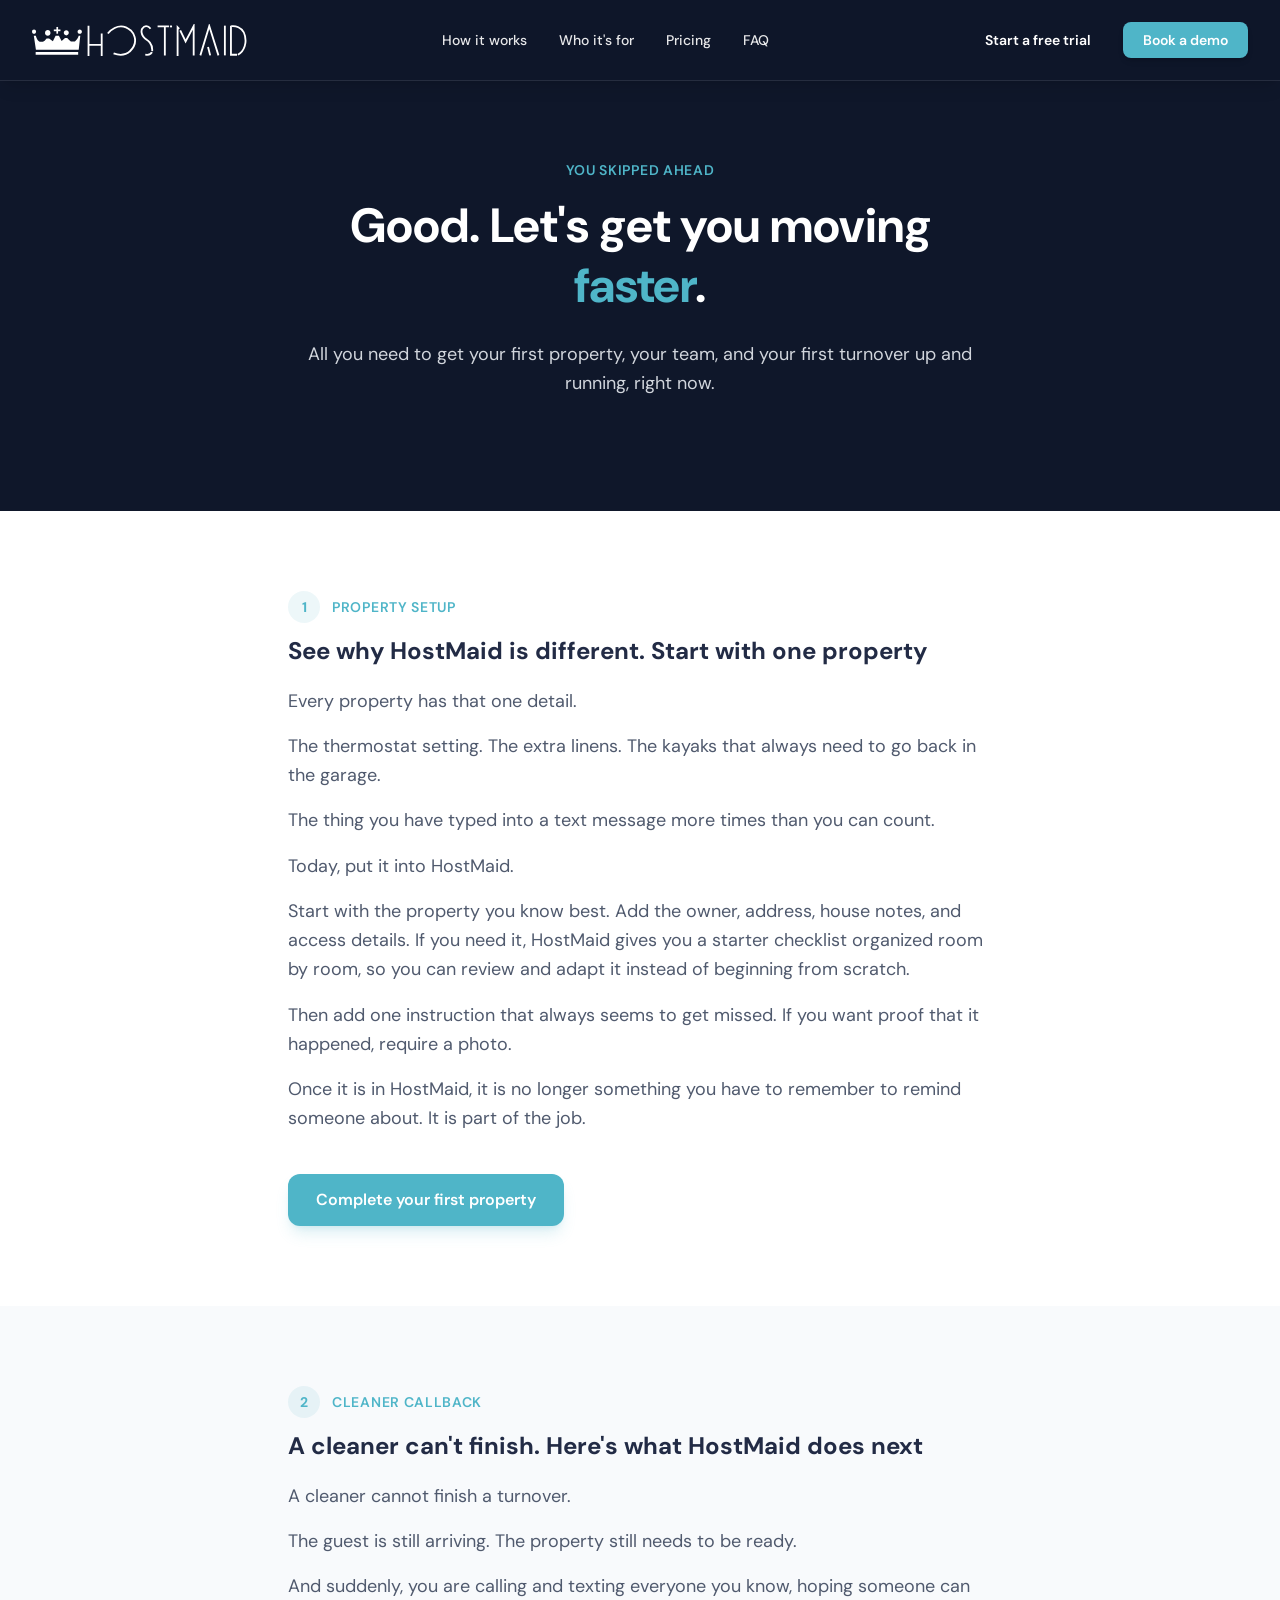
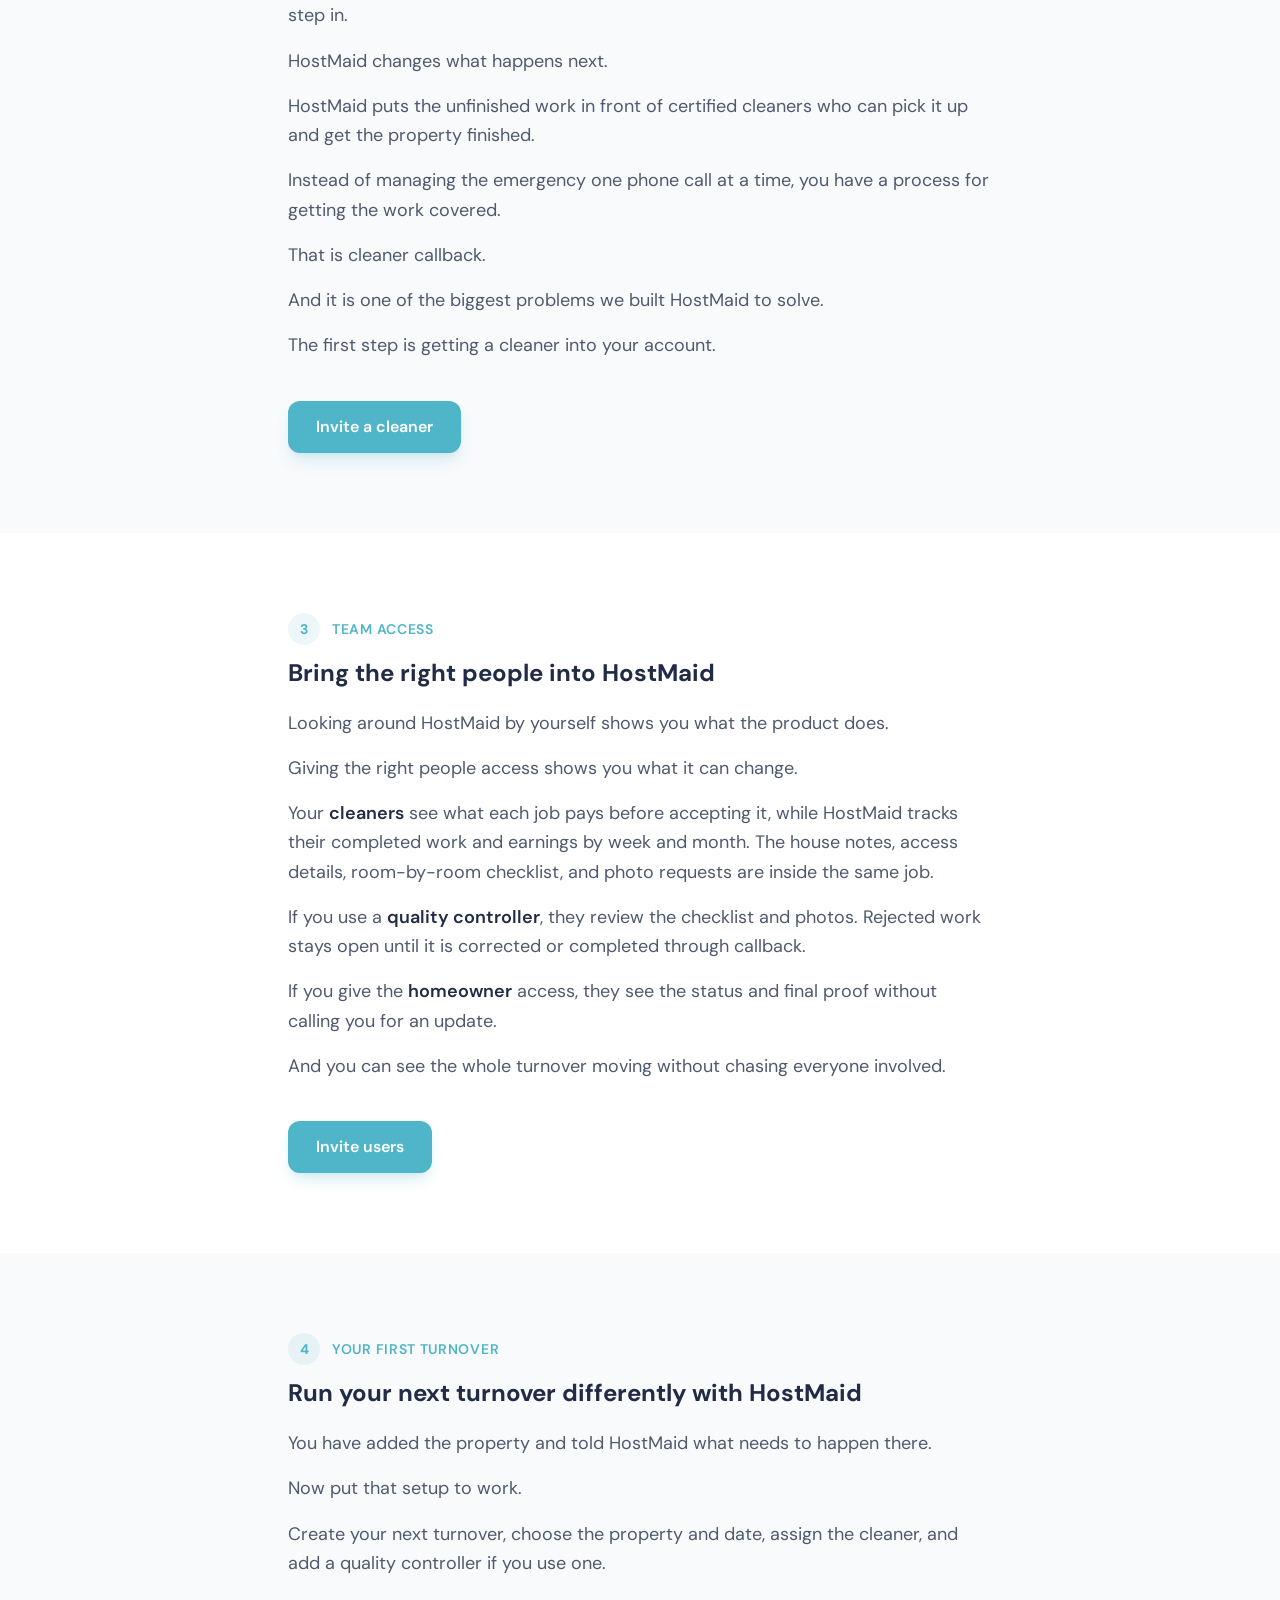
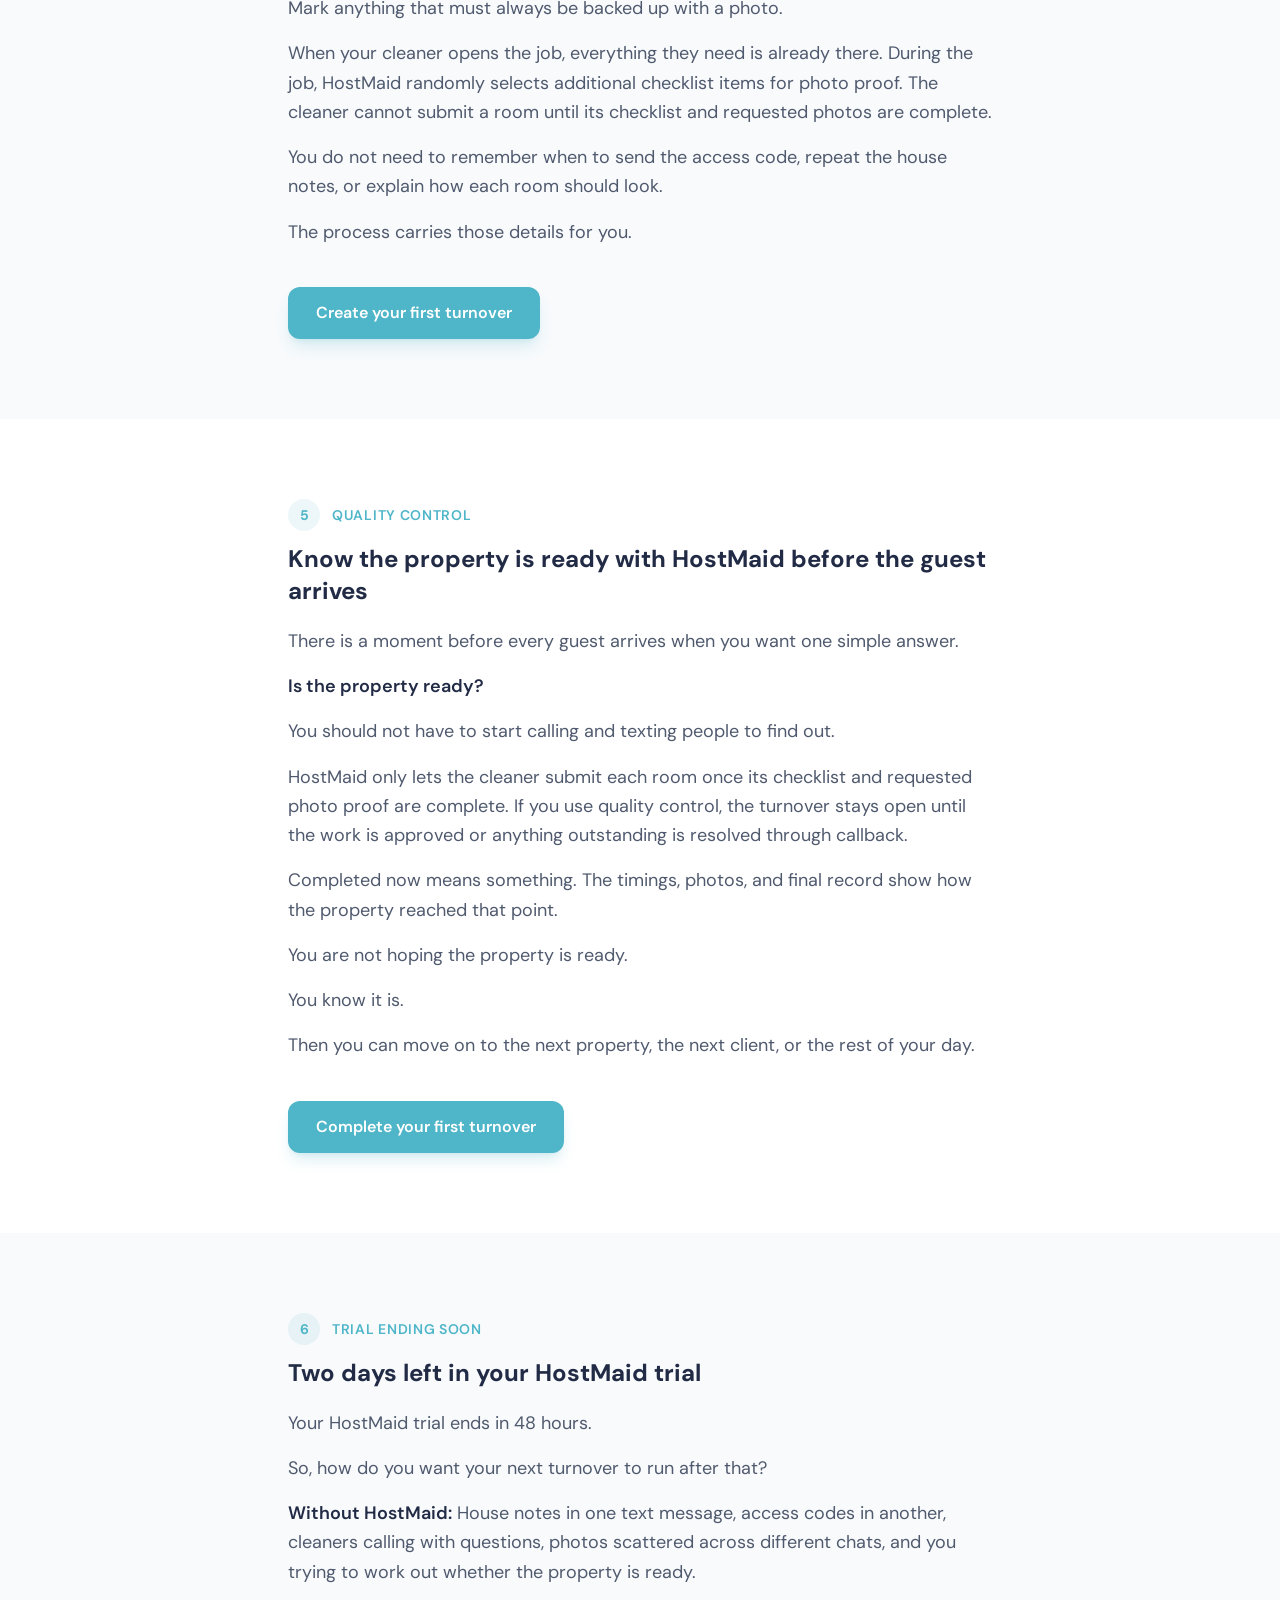
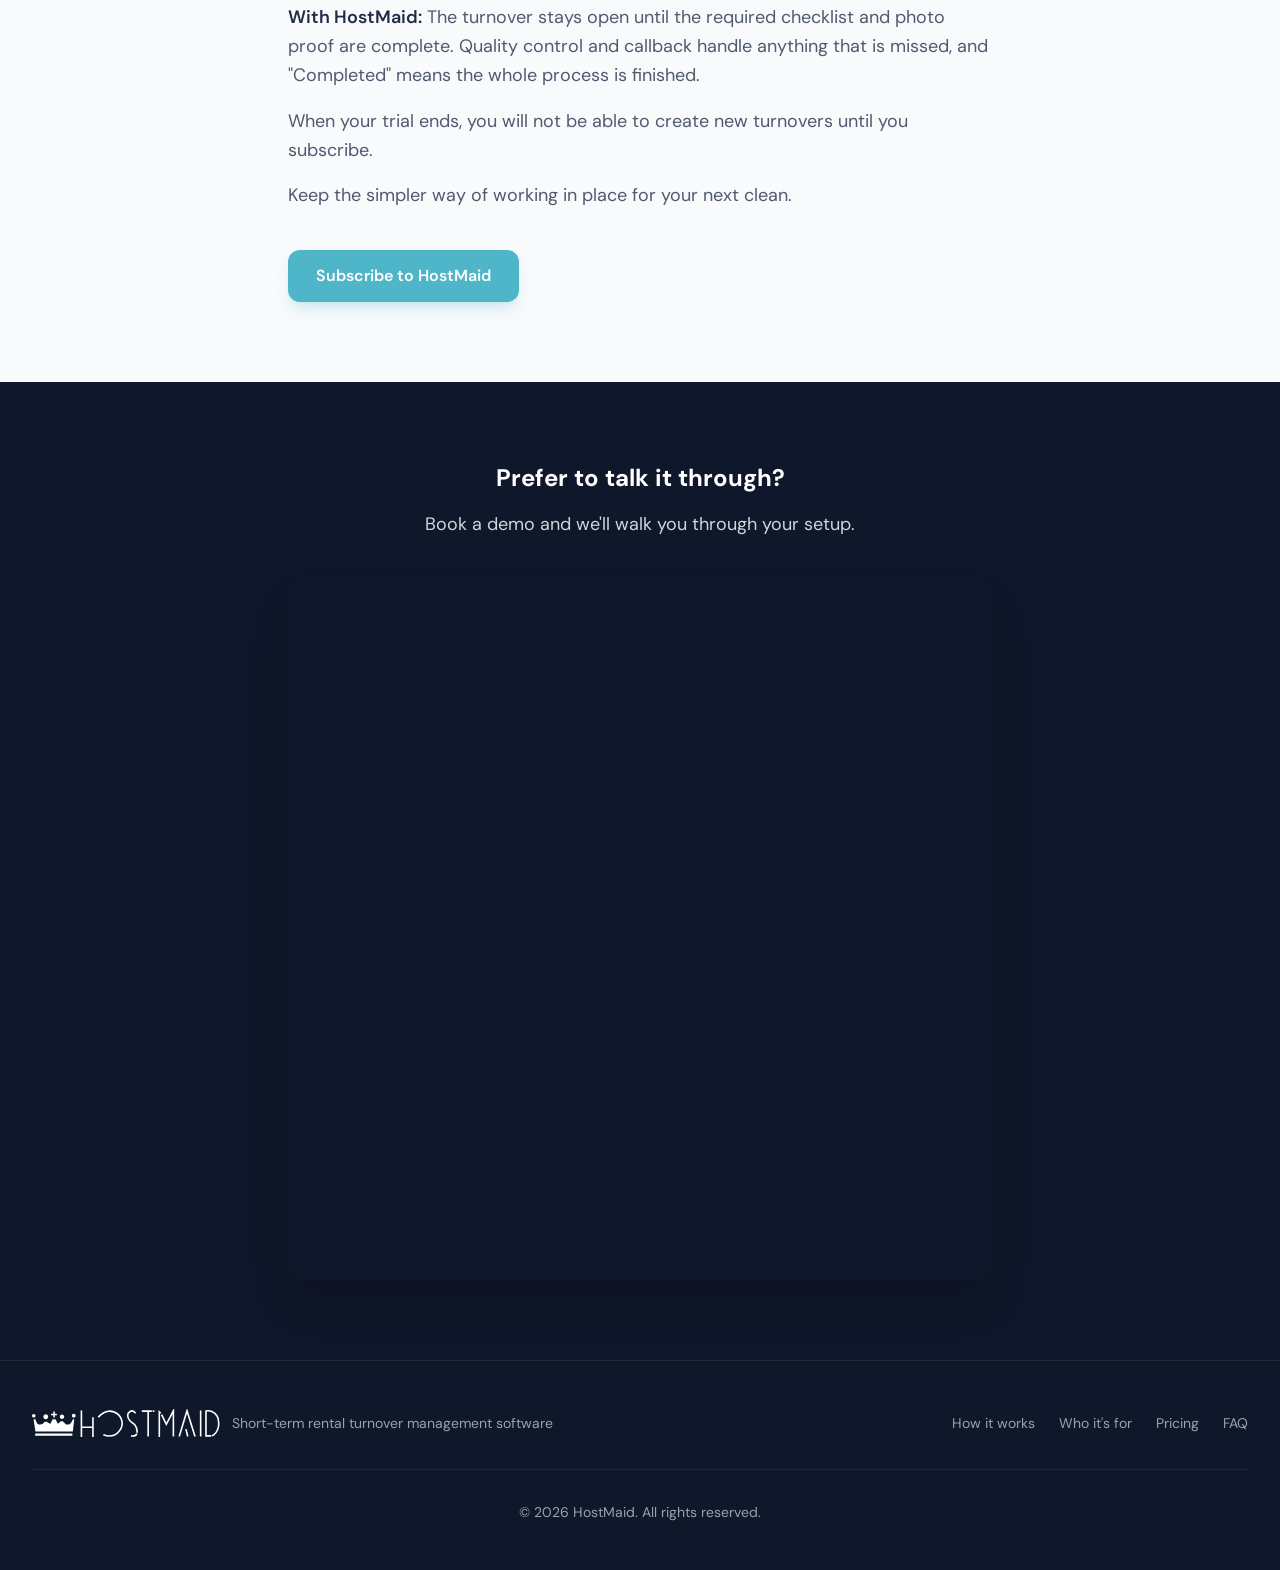
==== commit c8ecb90f: "Update onboarding-emails.html" ====
--- a/onboarding-emails.html
+++ b/onboarding-emails.html
@@ -89,7 +89,7 @@
   <div class="relative max-w-3xl mx-auto px-4 sm:px-6 lg:px-8 text-center">
     <p class="reveal text-sm font-semibold text-[#4FB5C8] uppercase tracking-wider mb-4">You skipped ahead</p>
     <h1 class="reveal text-4xl sm:text-5xl font-bold text-white leading-tight mb-6">Good. Let's get you moving <span class="text-[#4FB5C8]">faster</span>.</h1>
-    <p class="reveal text-lg text-gray-300 leading-relaxed">Everything you need to get your first property, your team, and your first turnover up and running, right now.</p>
+    <p class="reveal text-lg text-gray-300 leading-relaxed">All you need to get your first property, your team, and your first turnover up and running, right now.</p>
   </div>
 </header>
 
